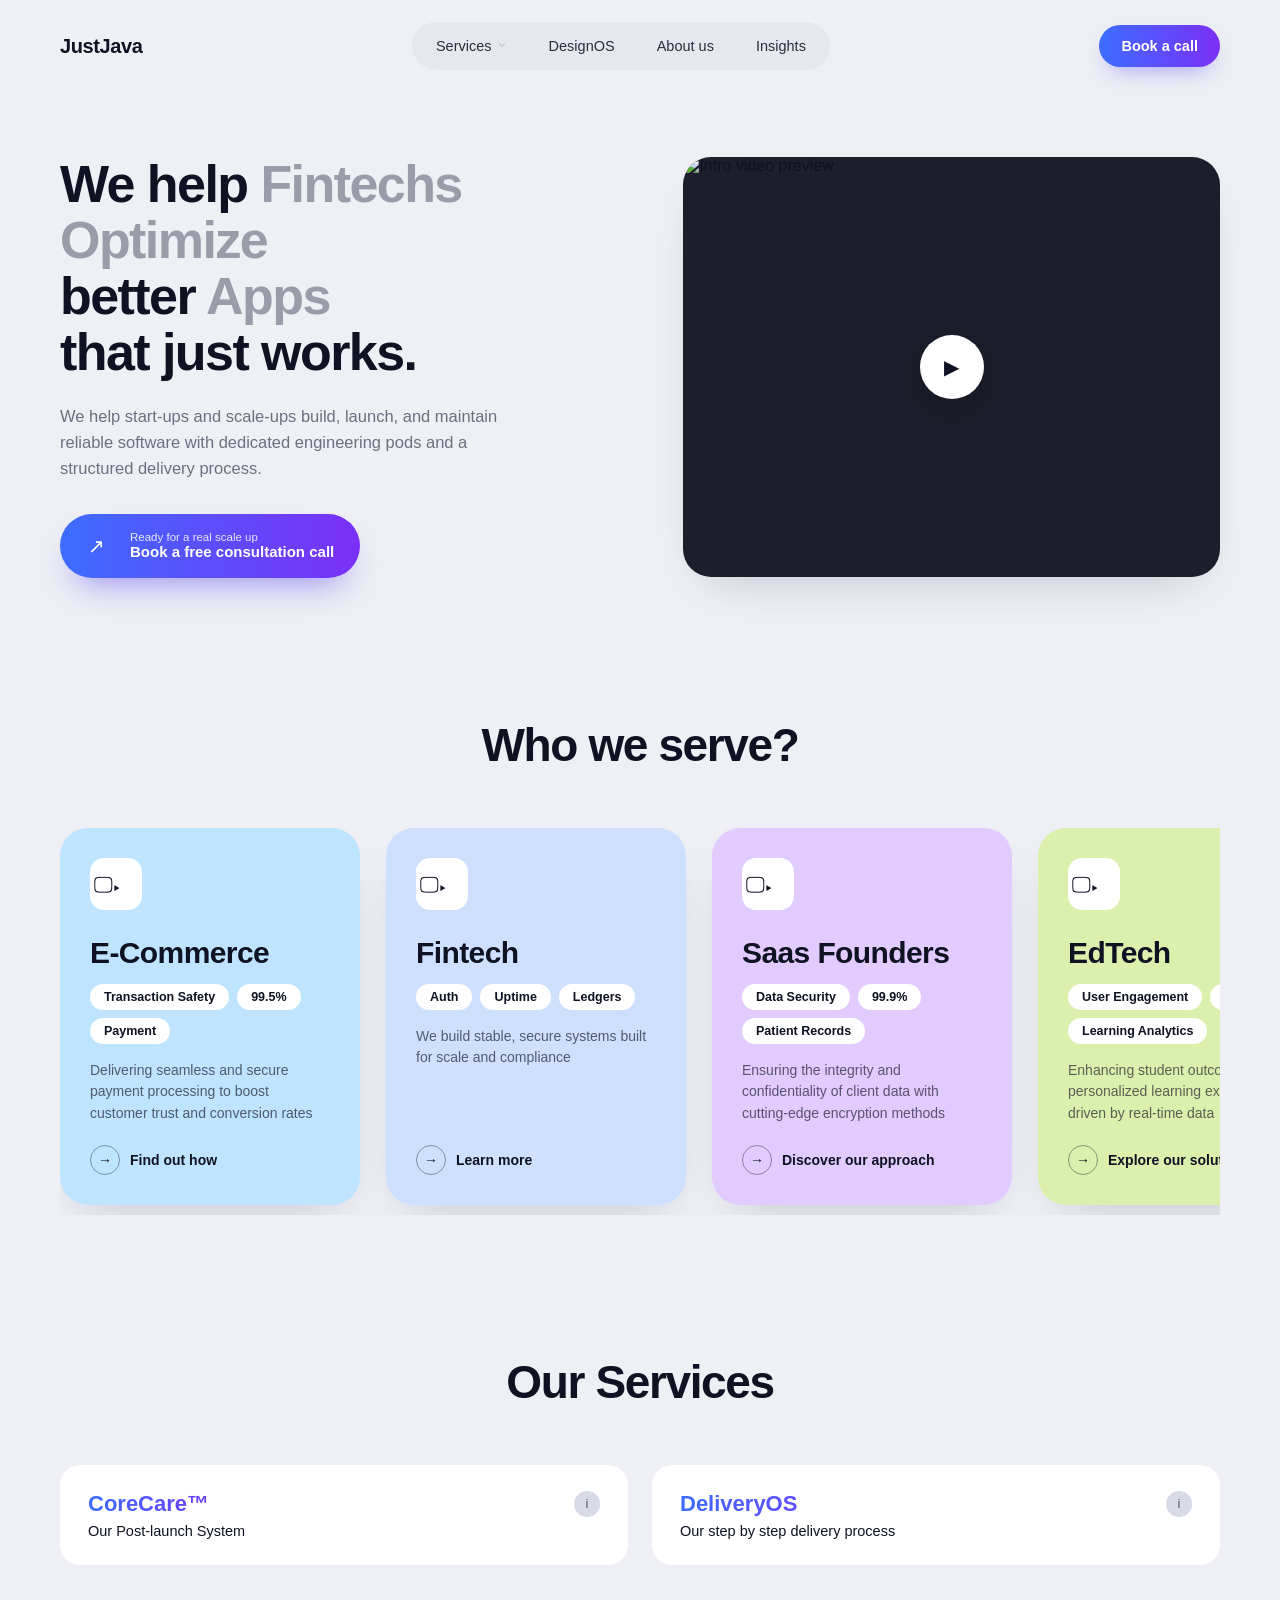
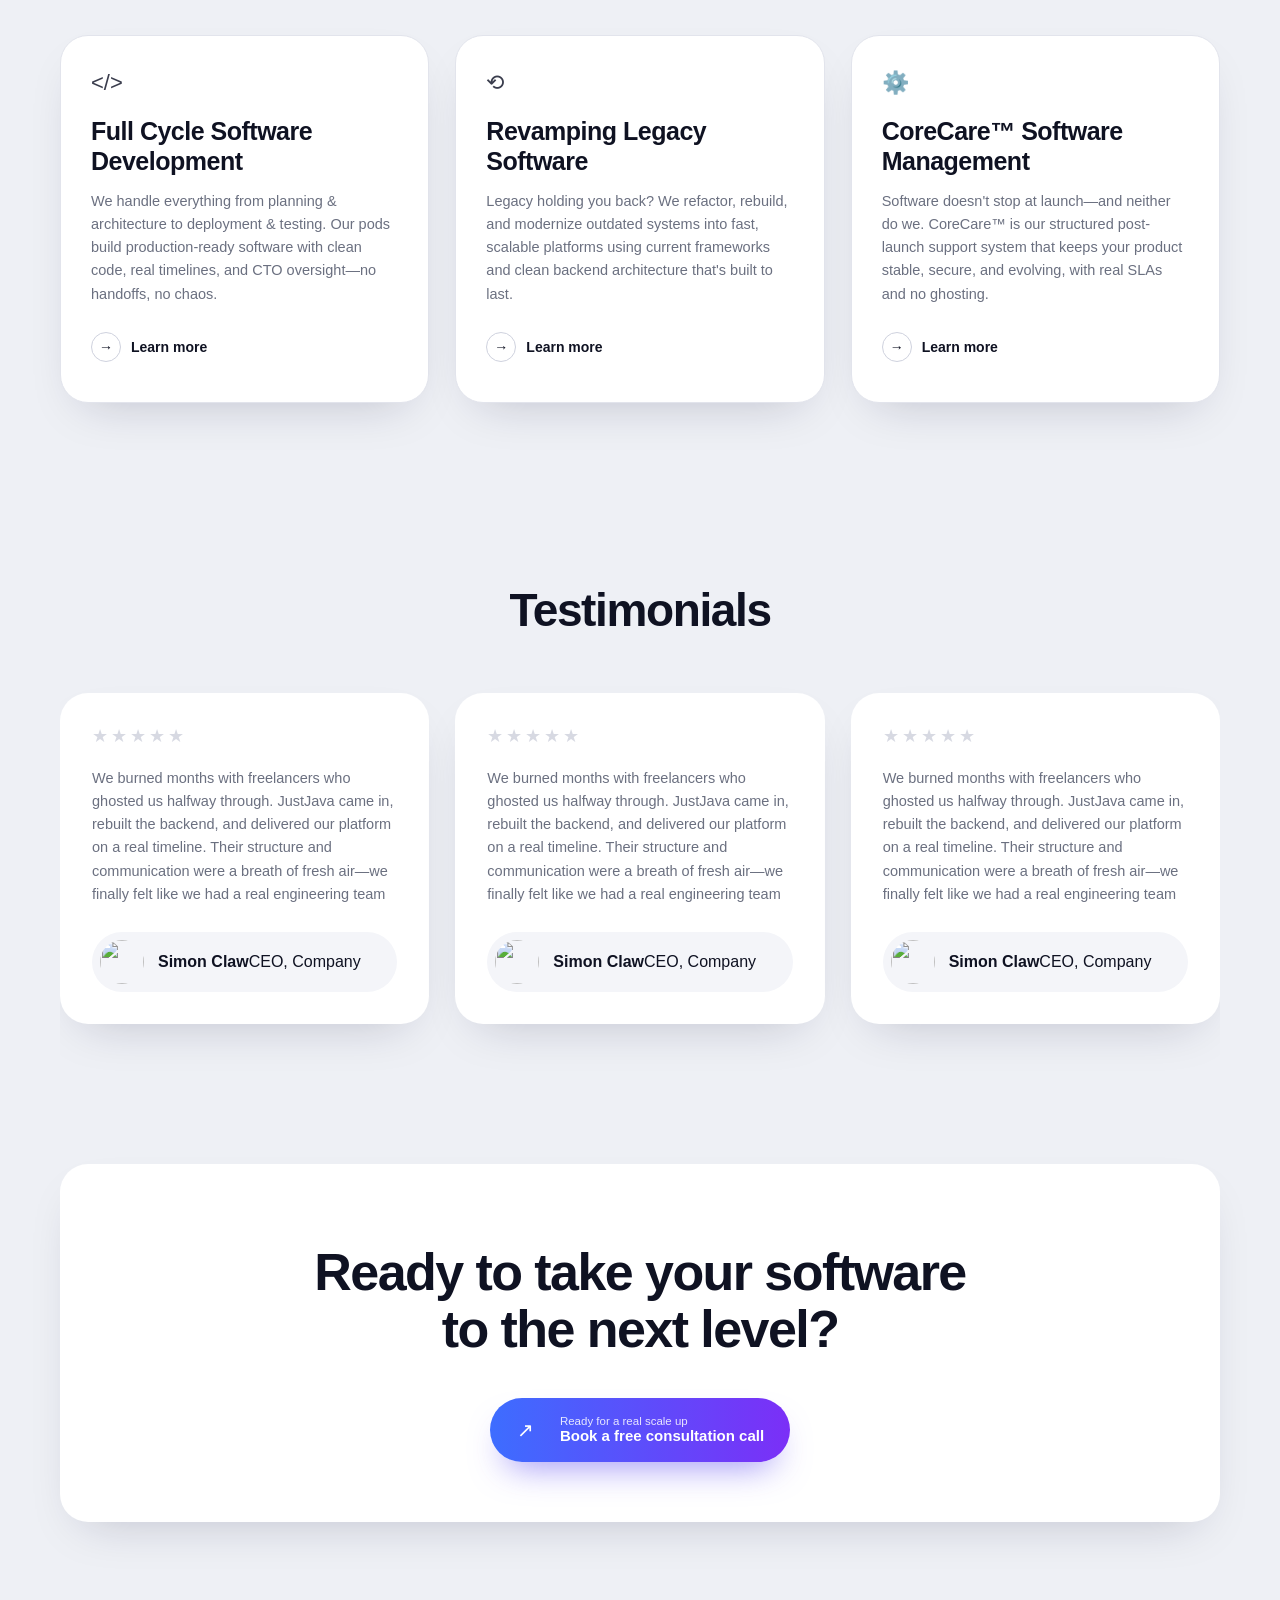
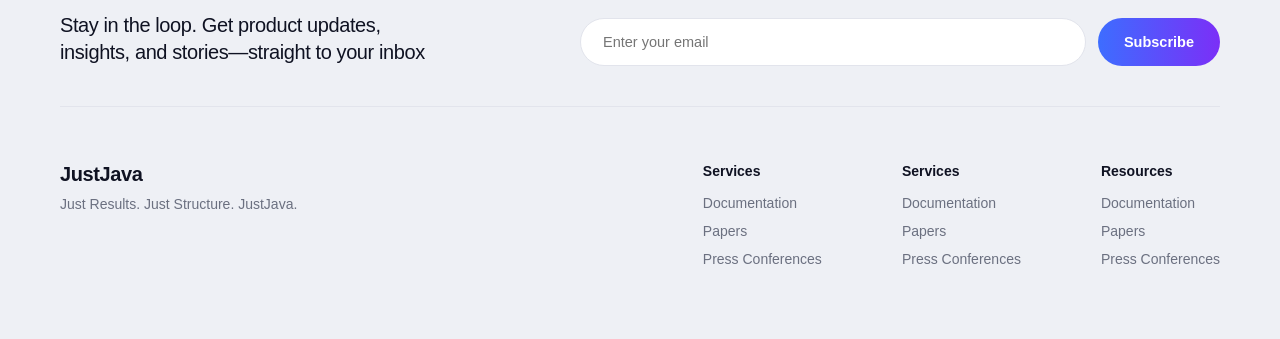
==== index.html @ 303a8abc "Add files via upload" ====
<!DOCTYPE html>
<html lang="en">
<head>
<meta charset="UTF-8">
<meta name="viewport" content="width=device-width, initial-scale=1.0">
<title>JustJava — Just Results. Just Structure. JustJava.</title>
<link rel="stylesheet" href="main.css">
</head>
<body>

<header class="nav">
  <div class="nav-inner">
    <a href="#" class="logo">JustJava</a>
    <nav class="menu">
      <a href="#services">Services <span class="caret"><svg class="caret" width="10" height="10" viewBox="0 0 24 24" fill="none" xmlns="http://www.w3.org/2000/svg">
    <path d="M6 9L12 15L18 9" stroke="currentColor" stroke-width="2" stroke-linecap="round" stroke-linejoin="round"/>
  </svg></span></a>
      <a href="#designos">DesignOS</a>
      <a href="#about">About us</a>
      <a href="#insights">Insights</a>
    </nav>
    <button class="btn-call">Book a call</button>
  </div>
</header>

<main class="wrap">

  <!-- HERO -->
  <section class="hero">
    <div class="hero-grid">
      <div>
        <h1 class="hero-title">We help <span class="muted">Fintechs</span><br>
           <span class="muted">Optimize</span><br>
          better <span class="muted">Apps</span><br>
          that just works.</h1>
        <p class="hero-sub">We help start-ups and scale-ups build, launch, and maintain reliable software with dedicated engineering pods and a structured delivery process.</p>
        <a href="#contact" class="cta-pill">
          <span class="arrow">↗</span>
          <span class="cta-text"><small>Ready for a real scale up</small><strong>Book a free consultation call</strong></span>
        </a>
      </div>
      <div class="hero-video">
        <img src="C:\Users\DELL\Desktop\Skills\App Development\JustJava Project 1\Assets\justjavaman.png" alt="Intro video preview">
        <div class="play-btn">▶</div>
      </div>
    </div>
  </section>

  <!-- WHO WE SERVE -->
  <section class="serve" id="serve">
    <div class="section-head">
      <h2>Who we serve?</h2>
    </div>
    <div class="serve-row">
      <div class="serve-card">
        <div class="serve-icon">⃢▸</div>
        <h3>E‑Commerce</h3>
        <div class="tag-row">
          <span class="tag">Transaction Safety</span>
          <span class="tag">99.5%</span>
          <span class="tag">Payment</span>
        </div>
        <p>Delivering seamless and secure payment processing to boost customer trust and conversion rates</p>
        <div class="serve-link"><span class="circ">→</span> Find out how</div>
      </div>
      <div class="serve-card">
        <div class="serve-icon">⃢▸</div>
        <h3>Fintech</h3>
        <div class="tag-row">
          <span class="tag">Auth</span>
          <span class="tag">Uptime</span>
          <span class="tag">Ledgers</span>
        </div>
        <p>We build stable, secure systems built for scale and compliance</p>
        <div class="serve-link"><span class="circ">→</span> Learn more</div>
      </div>
      <div class="serve-card">
        <div class="serve-icon">⃢▸</div>
        <h3>Saas Founders</h3>
        <div class="tag-row">
          <span class="tag">Data Security</span>
          <span class="tag">99.9%</span>
          <span class="tag">Patient Records</span>
        </div>
        <p>Ensuring the integrity and confidentiality of client data with cutting-edge encryption methods</p>
        <div class="serve-link"><span class="circ">→</span> Discover our approach</div>
      </div>
      <div class="serve-card">
        <div class="serve-icon">⃢▸</div>
        <h3>EdTech</h3>
        <div class="tag-row">
          <span class="tag">User Engagement</span>
          <span class="tag">95%</span>
          <span class="tag">Learning Analytics</span>
        </div>
        <p>Enhancing student outcomes through personalized learning experiences driven by real-time data</p>
        <div class="serve-link"><span class="circ">→</span> Explore our solutions</div>
      </div>
    </div>
  </section>

  <!-- SERVICES -->
  <section class="services" id="services">
    <div class="section-head">
      <h2>Our Services</h2>
    </div>

    <div class="band">
      <div class="band-card">
        <div><h4>CoreCare™</h4><p>Our Post-launch System</p></div>
        <div class="info-dot">i</div>
      </div>
      <div class="band-card">
        <div><h4>DeliveryOS</h4><p>Our step by step delivery process</p></div>
        <div class="info-dot">i</div>
      </div>
    </div>

    <div class="services-grid">
      <div class="service-card">
        <div class="service-icon">&lt;/&gt;</div>
        <h3>Full Cycle Software Development</h3>
        <p>We handle everything from planning &amp; architecture to deployment &amp; testing. Our pods build production-ready software with clean code, real timelines, and CTO oversight—no handoffs, no chaos.</p>
        <div class="learn-more"><span class="circ">→</span> Learn more</div>
      </div>
      <div class="service-card">
        <div class="service-icon">⟲</div>
        <h3>Revamping Legacy Software</h3>
        <p>Legacy holding you back? We refactor, rebuild, and modernize outdated systems into fast, scalable platforms using current frameworks and clean backend architecture that's built to last.</p>
        <div class="learn-more"><span class="circ">→</span> Learn more</div>
      </div>
      <div class="service-card">
        <div class="service-icon">⚙️</div>
        <h3>CoreCare™ Software Management</h3>
        <p>Software doesn't stop at launch—and neither do we. CoreCare™ is our structured post-launch support system that keeps your product stable, secure, and evolving, with real SLAs and no ghosting.</p>
        <div class="learn-more"><span class="circ">→</span> Learn more</div>
      </div>
    </div>
  </section>

  <!-- TESTIMONIALS -->
  <section class="testimonials" id="insights">
    <div class="section-head"><h2>Testimonials</h2></div>
    <div class="t-grid">
      <div class="t-card">
        <div class="stars">★★★★★</div>
        <p>We burned months with freelancers who ghosted us halfway through. JustJava came in, rebuilt the backend, and delivered our platform on a real timeline. Their structure and communication were a breath of fresh air—we finally felt like we had a real engineering team</p>
        <div class="t-person">
          <img src="https://images.unsplash.com/photo-1633332755192-727a05c4013d?w=100&q=80" alt="">
          <div><strong>Simon Claw</strong><span>CEO, Company</span></div>
        </div>
      </div>
      <div class="t-card">
        <div class="stars">★★★★★</div>
        <p>We burned months with freelancers who ghosted us halfway through. JustJava came in, rebuilt the backend, and delivered our platform on a real timeline. Their structure and communication were a breath of fresh air—we finally felt like we had a real engineering team</p>
        <div class="t-person">
          <img src="https://images.unsplash.com/photo-1633332755192-727a05c4013d?w=100&q=80" alt="">
          <div><strong>Simon Claw</strong><span>CEO, Company</span></div>
        </div>
      </div>
      <div class="t-card">
        <div class="stars">★★★★★</div>
        <p>We burned months with freelancers who ghosted us halfway through. JustJava came in, rebuilt the backend, and delivered our platform on a real timeline. Their structure and communication were a breath of fresh air—we finally felt like we had a real engineering team</p>
        <div class="t-person">
          <img src="https://images.unsplash.com/photo-1633332755192-727a05c4013d?w=100&q=80" alt="">
          <div><strong>Simon Claw</strong><span>CEO, Company</span></div>
        </div>
      </div>
    </div>
  </section>

  <!-- FINAL CTA -->
  <section class="final-cta" id="about">
    <div class="cta-box">
      <h2>Ready to take your software<br>to the next level?</h2>
      <a href="#contact" class="cta-pill">
        <span class="arrow">↗</span>
        <span class="cta-text"><small>Ready for a real scale up</small><strong>Book a free consultation call</strong></span>
      </a>
    </div>
  </section>

  <!-- NEWSLETTER -->
  <section class="newsletter" id="contact">
    <div class="news-row">
      <h3>Stay in the loop. Get product updates, insights, and stories—straight to your inbox</h3>
      <form class="news-form" onsubmit="return false;">
        <div class="news-input"><input type="email" placeholder="Enter your email" style="border:none;background:transparent;outline:none;font-size:14.5px;width:100%;color:var(--ink);"></div>
        <button class="btn-subscribe" type="submit">Subscribe</button>
      </form>
    </div>

    <footer>
      <div class="footer-brand">
        <a href="#" class="logo">JustJava</a>
        <p>Just Results. Just Structure. JustJava.</p>
      </div>
      <div class="footer-cols">
        <div class="footer-col">
          <h5>Services</h5>
          <a href="#">Documentation</a>
          <a href="#">Papers</a>
          <a href="#">Press Conferences</a>
        </div>
        <div class="footer-col">
          <h5>Services</h5>
          <a href="#">Documentation</a>
          <a href="#">Papers</a>
          <a href="#">Press Conferences</a>
        </div>
        <div class="footer-col">
          <h5>Resources</h5>
          <a href="#">Documentation</a>
          <a href="#">Papers</a>
          <a href="#">Press Conferences</a>
        </div>
      </div>
    </footer>
  </section>

</main>

</body>
</html>
---- main.css ----
:root{
    --bg: #eef0f5;
    --card: #ffffff;
    --ink: #0f1222;
    --muted: #6b7080;
    --line: #e2e4ec;
    --blue: #3d6dff;
    --purple: #7b2ff7;
    --grad: linear-gradient(90deg, var(--blue), var(--purple));
    --radius-lg: 28px;
    --radius-md: 20px;
    --radius-sm: 14px;
    --shadow: 0 20px 50px -25px rgba(20,20,60,.25);
  }
  *{box-sizing:border-box;}
  html{scroll-behavior:smooth;}
  body{
    margin:0;
    background:var(--bg);
    color:var(--ink);
    font-family:'Inter', -apple-system, BlinkMacSystemFont, 'Segoe UI', sans-serif;
    -webkit-font-smoothing:antialiased;
  }
  a{text-decoration:none;color:inherit;}
  img{max-width:100%;display:block;}
  .wrap{max-width:1400px;margin:0 auto;padding:0 60px;}

  /* NAVBAR */
  header.nav{
    position:sticky; top:0; z-index:100;
    background:rgba(238,240,245,.85);
    backdrop-filter:blur(10px);
    padding:22px 0;
  }
  .nav-inner{
    display:flex;align-items:center;justify-content:space-between;
    max-width:1400px;margin:0 auto;padding:0 60px;
  }
  .logo{display:flex;align-items:center;gap:10px;font-weight:800;font-size:20px;letter-spacing:-.02em;}
  .logo .mark{
    width:30px;height:30px;border-radius:8px;
    background:var(--grad);
    display:flex;align-items:center;justify-content:center;
    color:#fff;font-size:16px;
  }
  nav.menu{
    display:flex;align-items:center;gap:6px;
    background:#e6e8f0;border-radius:999px;padding:6px;
  }
  nav.menu a{
    padding:10px 18px;border-radius:999px;font-size:14.5px;font-weight:500;color:#2b2d3a;
    display:flex;align-items:center;gap:5px;
    transition:background .2s ease;
  }
  nav.menu a:hover{background:#fff;}
  nav.menu .caret{font-size:11px;opacity:.6;}
  .btn-call{
    background:var(--grad);color:#fff;font-weight:600;font-size:14.5px;
    padding:13px 22px;border-radius:999px;display:flex;align-items:center;gap:8px;
    box-shadow:0 10px 25px -10px rgba(80,60,240,.55);
    border:none;cursor:pointer;
  }

  /* HERO */
  section.hero{padding:64px 0 40px;}
  .hero-grid{
    display:grid;grid-template-columns:1.05fr 1fr;gap:60px;align-items:center;
  }
  .eyebrow{color:var(--muted);font-weight:500;font-size:14px;margin-bottom:6px;}
  h1.hero-title{
    font-size:52px;line-height:1.08;letter-spacing:-0.03em;font-weight:800;margin:0 0 22px;
  }
  h1.hero-title .muted{color:#9a9caa;font-weight:800;}
  p.hero-sub{color:var(--muted);font-size:16.5px;line-height:1.6;max-width:480px;margin:0 0 32px;}

  .cta-pill{
    display:inline-flex;align-items:center;gap:14px;
    background:var(--grad);color:#fff;border-radius:999px;
    padding:12px 26px 12px 16px;
    box-shadow:0 18px 35px -15px rgba(80,60,240,.6);
  }
  .cta-pill .arrow{
    width:40px;height:40px;
    display:flex;align-items:center;justify-content:center;font-size:20px;flex-shrink:0;
  }
  .cta-pill .cta-text small{display:block;font-size:11.5px;opacity:.85;font-weight:400; text-align: left;}
  .cta-pill .cta-text strong{font-size:15px;font-weight:700;}

  .hero-video{
    position:relative;border-radius:var(--radius-lg);overflow:hidden;
    aspect-ratio:16/12.5;background:#1c1e2b;
    box-shadow:var(--shadow);
  }

.hero-img{
    width: 20%;
    height: 20%;
}  
  .hero-video img{width:100%;height:100%;object-fit:cover;}
  .play-btn{
    position:absolute;top:50%;left:50%;transform:translate(-50%,-50%);
    width:64px;height:64px;border-radius:50%;background:#fff;
    display:flex;align-items:center;justify-content:center;font-size:20px;
    box-shadow:0 10px 30px rgba(0,0,0,.25);
  }

  /* WHO WE SERVE */
  section.serve{padding:100px 0 60px;position:relative;overflow:hidden;}
  .section-head{text-align:center;margin-bottom:56px;}
  .section-head h2{font-size:46px;letter-spacing:-.03em;font-weight:800;margin:0;}
  .serve-row{display:flex;gap:26px;overflow-x:auto;padding-bottom:10px;}
  .serve-card{
    flex:0 0 300px;min-height:360px;border-radius:var(--radius-lg);
    padding:30px;position:relative;box-shadow:var(--shadow);
    display:flex;flex-direction:column;
  }
  .serve-card:nth-child(1){background:#bfe4ff;}
  .serve-card:nth-child(2){background:#cfe0ff;}
  .serve-card:nth-child(3){background:#e2cbff;}
  .serve-card:nth-child(4){background:#dcf0ae;}
  .serve-icon{
    width:52px;height:52px;border-radius:14px;background:#fff;
    display:flex;align-items:center;justify-content:center;font-size:22px;margin-bottom:26px;
  }
  .serve-card h3{font-size:30px;font-weight:800;letter-spacing:-.02em;margin:0 0 14px;}
  .tag-row{display:flex;flex-wrap:wrap;gap:8px;margin-bottom:16px;}
  .tag{background:#fff;border-radius:999px;padding:6px 14px;font-size:12.5px;font-weight:600;}
  .serve-card p{color:rgba(15,18,34,.65);font-size:14px;line-height:1.55;margin:0 0 auto;}
  .serve-link{display:flex;align-items:center;gap:10px;font-weight:600;font-size:14px;margin-top:20px;}
  .serve-link .circ{width:30px;height:30px;border-radius:50%;border:1.5px solid rgba(15,18,34,.4);display:flex;align-items:center;justify-content:center;}

  /* SERVICES */
  section.services{padding:80px 0;}
  .band{
    display:grid;grid-template-columns:1fr 1fr;gap:24px;margin-bottom:70px;
  }
  .band-card{
    background:#ffffff;border-radius:var(--radius-md);padding:26px 28px;
    display:flex;justify-content:space-between;align-items:flex-start;
  }
  .band-card h4{margin:0 0 6px;font-size:22px;font-weight:800;
    background:var(--grad);-webkit-background-clip:text;background-clip:text;color:transparent;}
  .band-card p{margin:0;font-size:14.5px;color:var(--ink);}
  .info-dot{width:26px;height:26px;border-radius:50%;background:#d8dbe6;color:#555;font-size:13px;display:flex;align-items:center;justify-content:center;}

  .services-grid{display:grid;grid-template-columns:repeat(3,1fr);gap:26px;}
  .service-card{
    background:var(--card);border:1px solid var(--line);border-radius:var(--radius-lg);
    padding:34px 30px 40px;box-shadow:var(--shadow);
    display:flex;flex-direction:column;min-height:320px;
  }
  .service-icon{font-size:22px;margin-bottom:20px;color:#3a3d4d;}
  .service-card h3{font-size:25px;font-weight:800;letter-spacing:-.02em;margin:0 0 14px;line-height:1.2;}
  .service-card p{color:var(--muted);font-size:14.5px;line-height:1.6;margin:0 0 auto;}
  .learn-more{display:flex;align-items:center;gap:10px;font-weight:600;font-size:14px;margin-top:26px;}
  .learn-more .circ{width:30px;height:30px;border-radius:50%;border:1.5px solid #cfd2de;display:flex;align-items:center;justify-content:center;}

 /* TESTIMONIALS */
section.testimonials{padding:100px 0;position:relative;overflow:hidden;}
.t-grid{display:grid;grid-template-columns:repeat(3,1fr);gap:26px;}

.t-card{
  background:var(--card);
  border:2px solid transparent;
  border-radius:var(--radius-lg);
  padding:30px;
  box-shadow:var(--shadow);
  transition: border-color .25s ease;
}
.t-card:hover{
  background:
    linear-gradient(#fff,#fff) padding-box,
    var(--grad) border-box;
}

.stars{
  color:#d7d9e2; /* dim by default */
  font-size:18px;
  letter-spacing:3px;
  margin-bottom:20px;
  transition: color .25s ease;
}
.t-card:hover .stars{
  color:var(--purple);
}

.t-card p{color:var(--muted);font-size:14.5px;line-height:1.6;margin:0 0 26px;transition: color .25s ease;}
.t-card:hover p{color:#4b4e5c;}

.t-person{
  display:flex;align-items:center;gap:14px;background:#f4f5f9;border-radius:999px;padding:8px 16px 8px 8px;
}
.t-person img{
  width:44px;
  height:44px;
  border-radius:50%;
  object-fit:cover;
}

  /* FINAL CTA */
  section.final-cta{padding:40px 0 0;}
  .cta-box{
    background:#fff;border-radius:var(--radius-lg);padding:80px 60px 60px;
    text-align:center;box-shadow:var(--shadow);position:relative;overflow:hidden;
  }
  .cta-box h2{font-size:52px;letter-spacing:-.03em;font-weight:800;margin:0 0 40px;line-height:1.1;}
  .cta-box .cta-pill{position:relative;z-index:2;}

  /* NEWSLETTER + FOOTER */
  section.newsletter{padding:90px 0 0;position:relative;}
  .news-row{
    display:flex;justify-content:space-between;align-items:flex-end;gap:40px;
    padding-bottom:40px;border-bottom:1px solid var(--line);flex-wrap:wrap;
  }
  .news-row h3{font-size:20px;font-weight:400;letter-spacing:-.02em;margin:0;max-width:380px;line-height:1.35;}
  .news-form{display:flex;gap:12px;flex:1;max-width:640px;}
  .news-input{
    flex:1;background:#fff;border:1px solid var(--line);border-radius:999px;
    padding:14px 20px;font-size:14.5px;display:flex;align-items:center;gap:10px;color:var(--muted);
  }
  .btn-subscribe{
    background:var(--grad);color:#fff;font-weight:600;font-size:14.5px;border:none;border-radius:999px;
    padding:14px 26px;display:flex;align-items:center;gap:8px;cursor:pointer;white-space:nowrap;
  }
  footer{padding:56px 0 60px;display:flex;justify-content:space-between;gap:40px;flex-wrap:wrap;}
  .footer-brand .logo{margin-bottom:10px;}
  .footer-brand p{color:var(--muted);font-size:14px;margin:0;}
  .footer-cols{display:flex;gap:80px;}
  .footer-col h5{font-size:14px;font-weight:800;margin:0 0 16px;}
  .footer-col a{display:block;color:var(--muted);font-size:14px;margin-bottom:12px;}
  .footer-col a:hover{color:var(--ink);}

  @media(max-width:1000px){
    .wrap,.nav-inner{padding:0 24px;}
    .hero-grid{grid-template-columns:1fr;}
    nav.menu{display:none;}
    .services-grid,.t-grid{grid-template-columns:1fr;}
    .band{grid-template-columns:1fr;}
    h1.hero-title{font-size:38px;}
    .section-head h2, .cta-box h2{font-size:34px;}
    .news-row{flex-direction:column;align-items:flex-start;}
  }
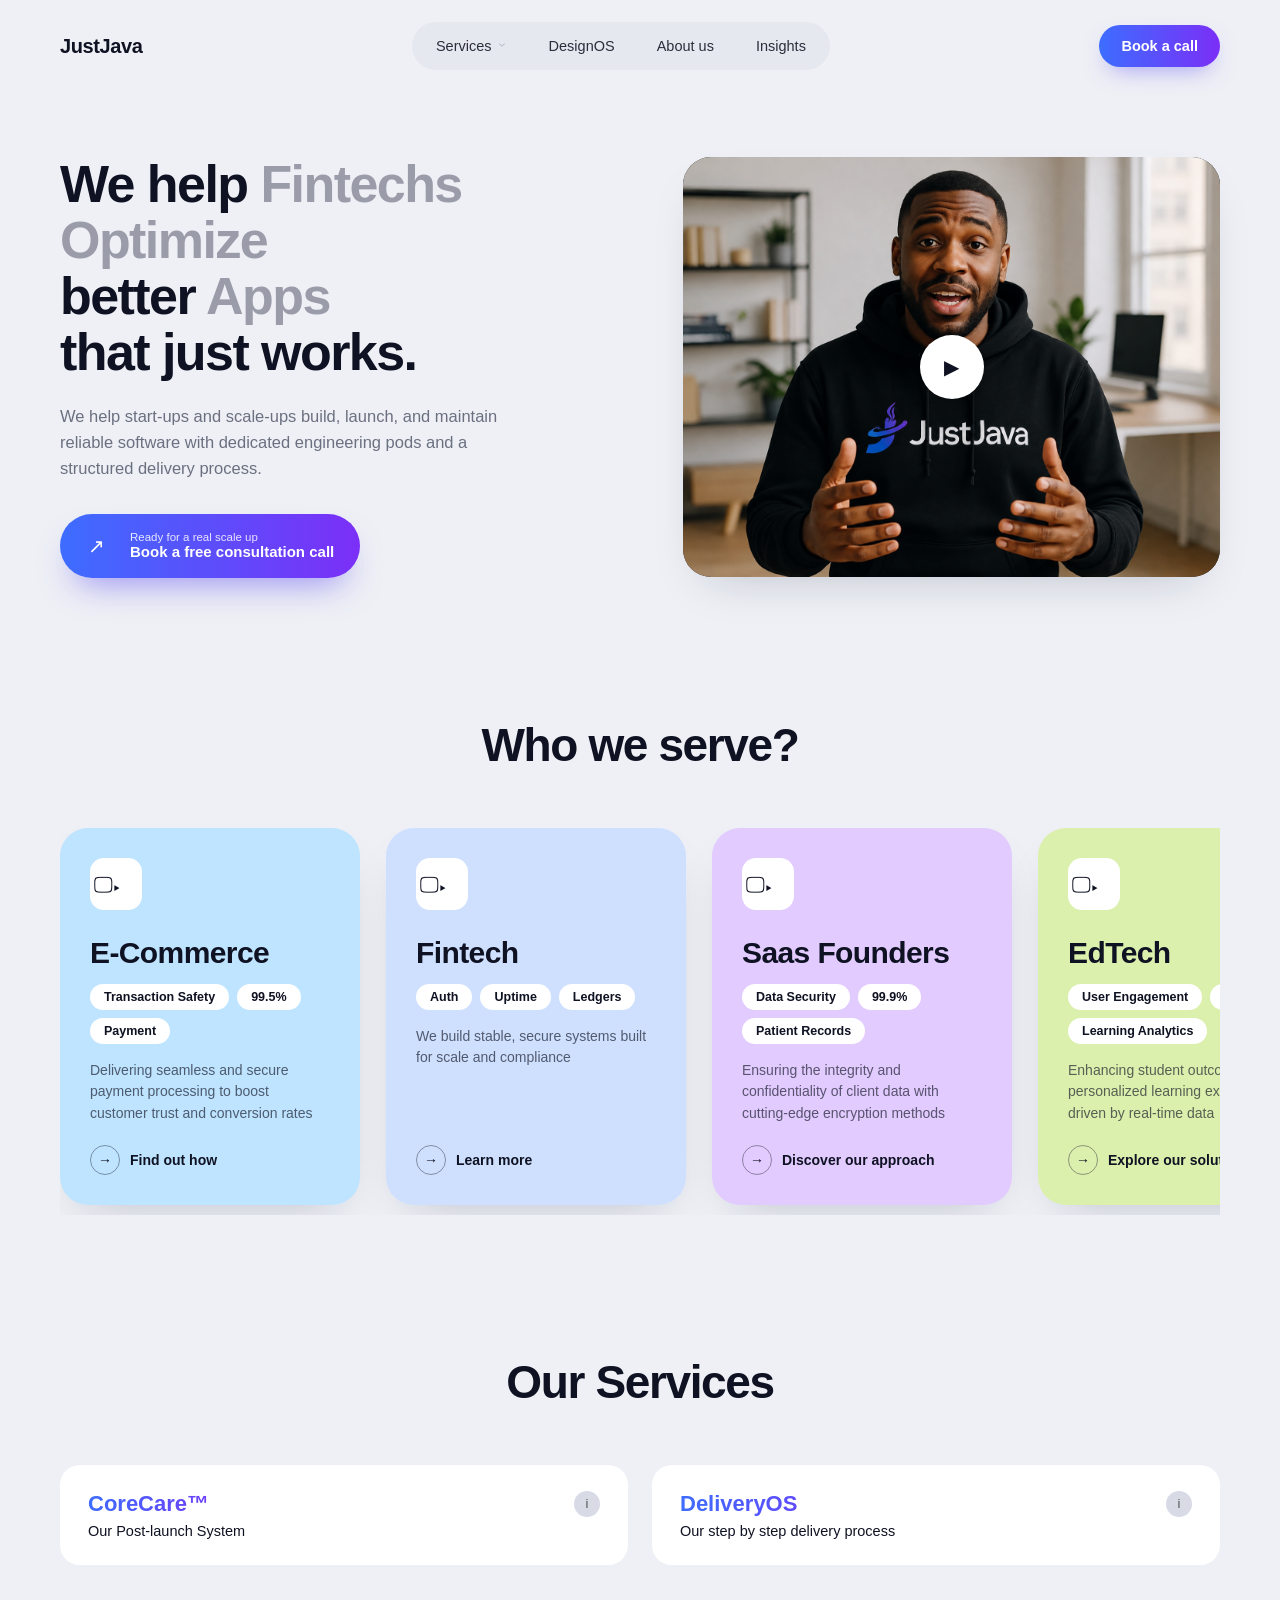
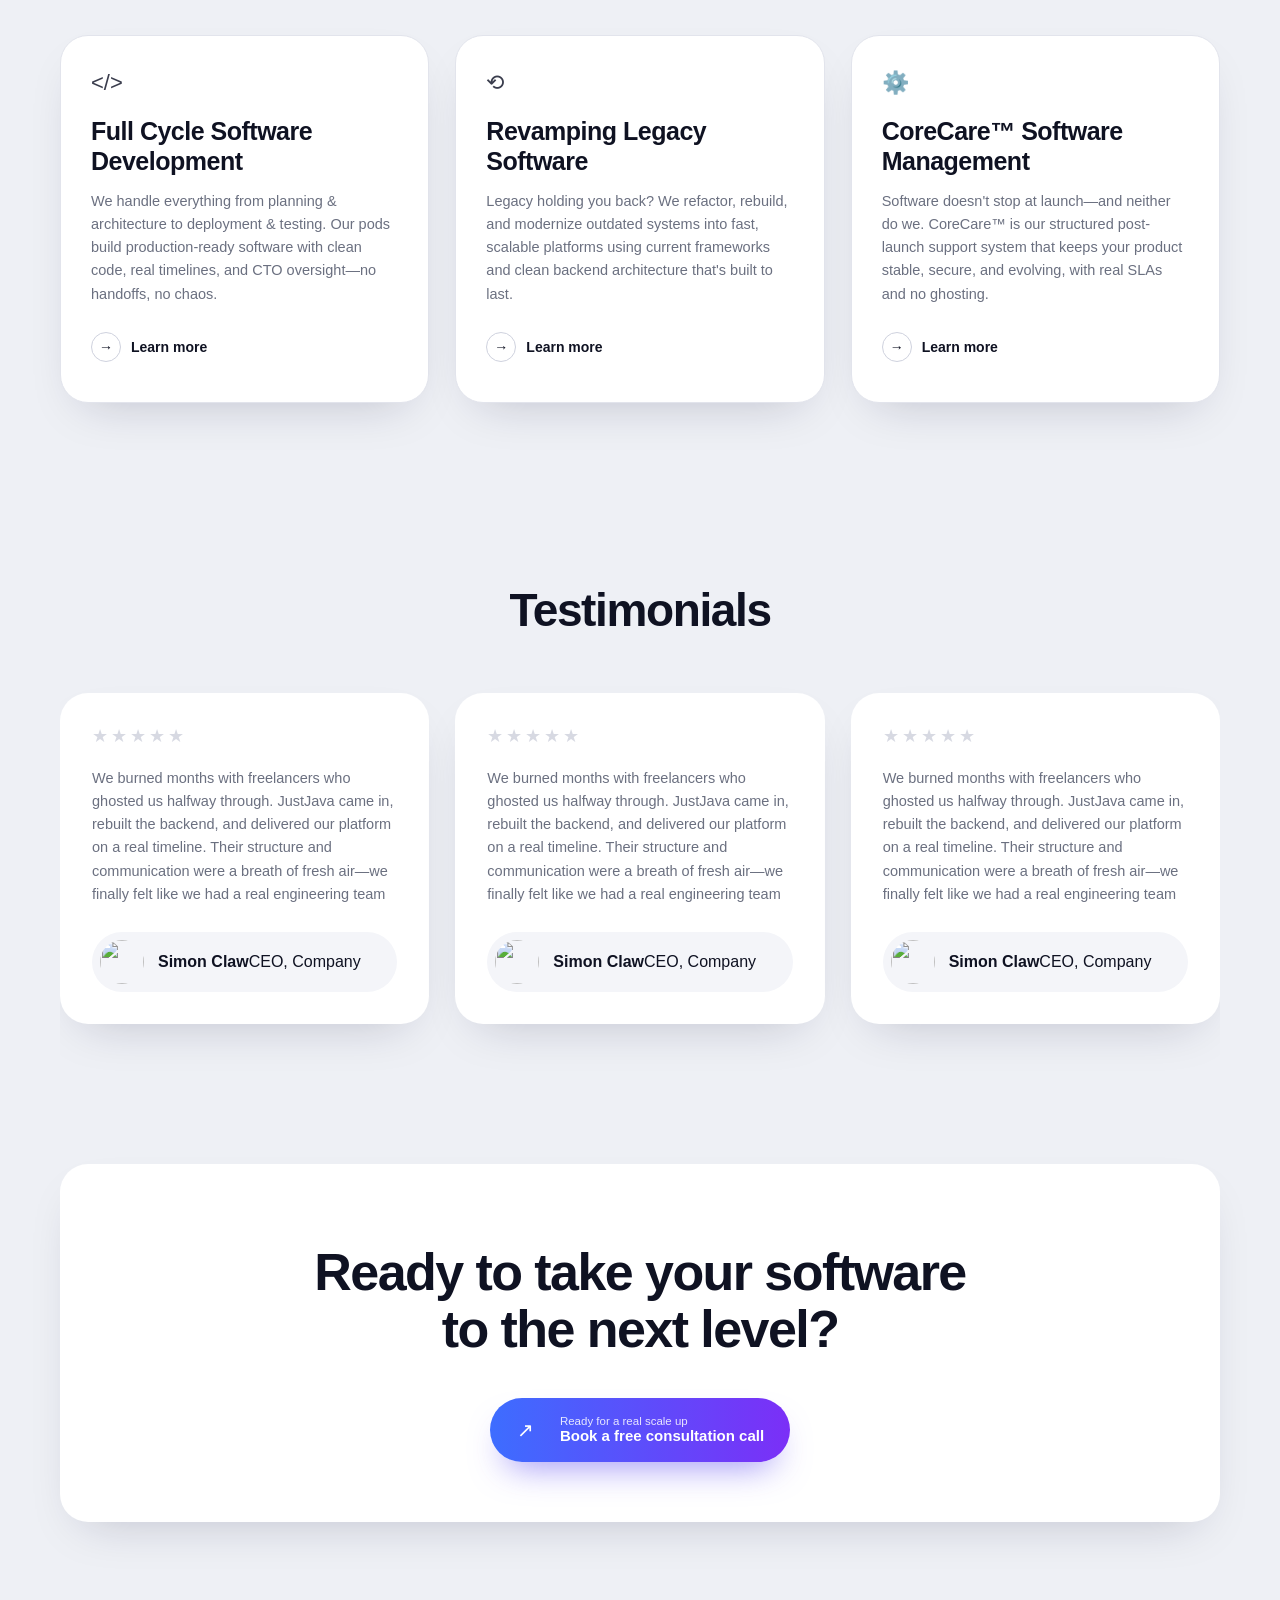
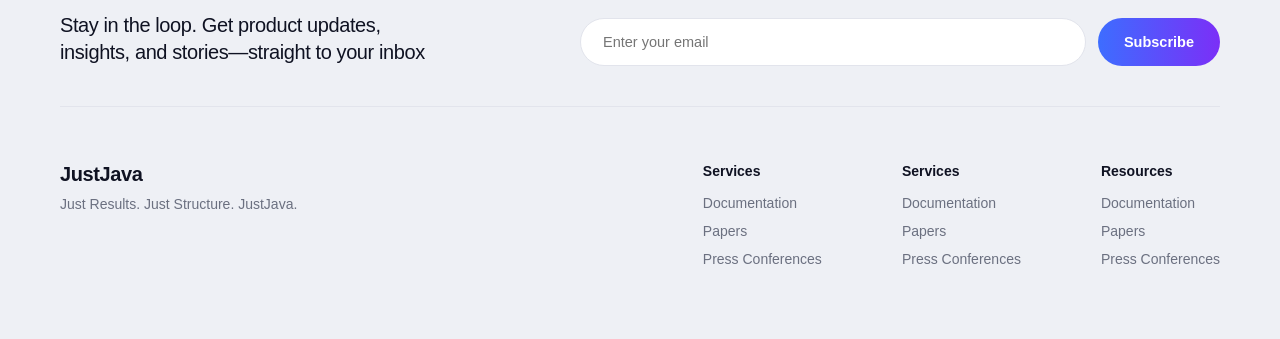
==== commit 555d7bc9: "Update index.html" ====
--- a/index.html
+++ b/index.html
@@ -40,7 +40,7 @@
         </a>
       </div>
       <div class="hero-video">
-        <img src="C:\Users\DELL\Desktop\Skills\App Development\JustJava Project 1\Assets\justjavaman.png" alt="Intro video preview">
+        <img src="Assets\justjavaman.png" alt="Intro video preview">
         <div class="play-btn">▶</div>
       </div>
     </div>
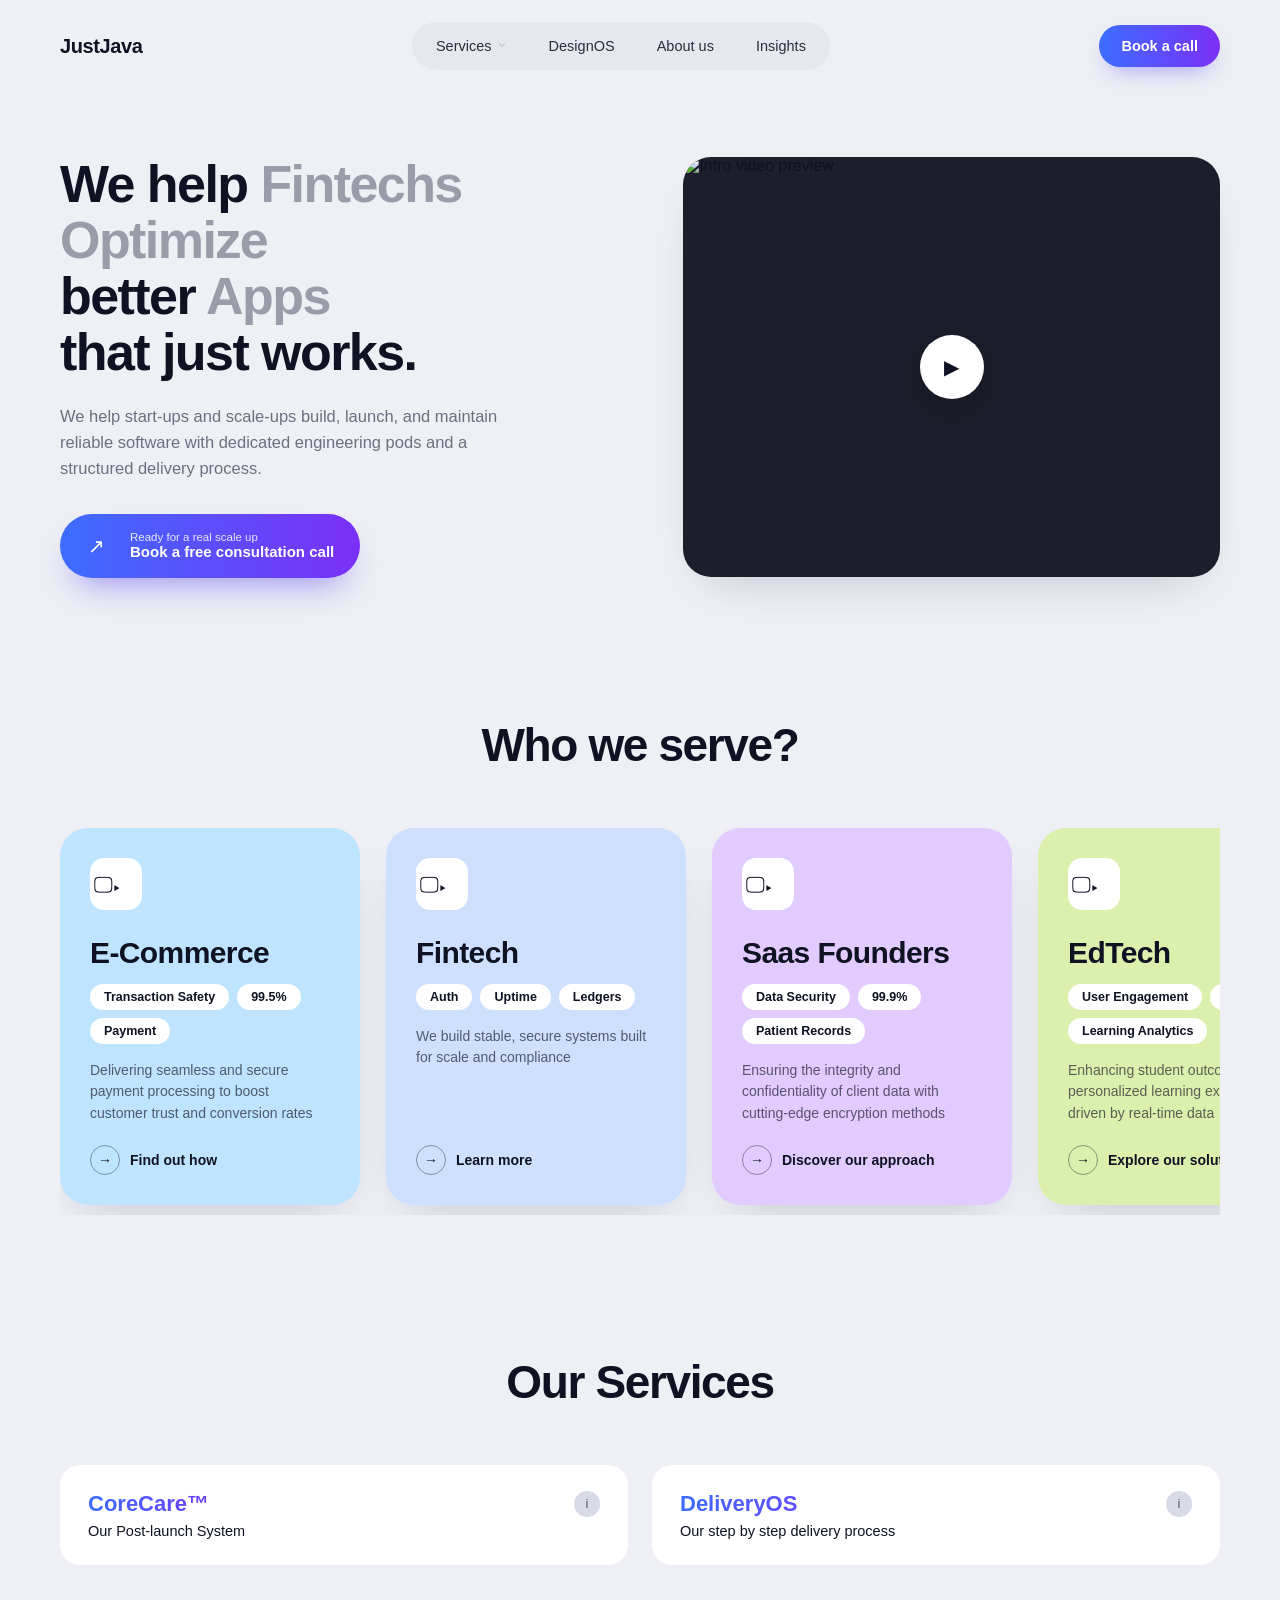
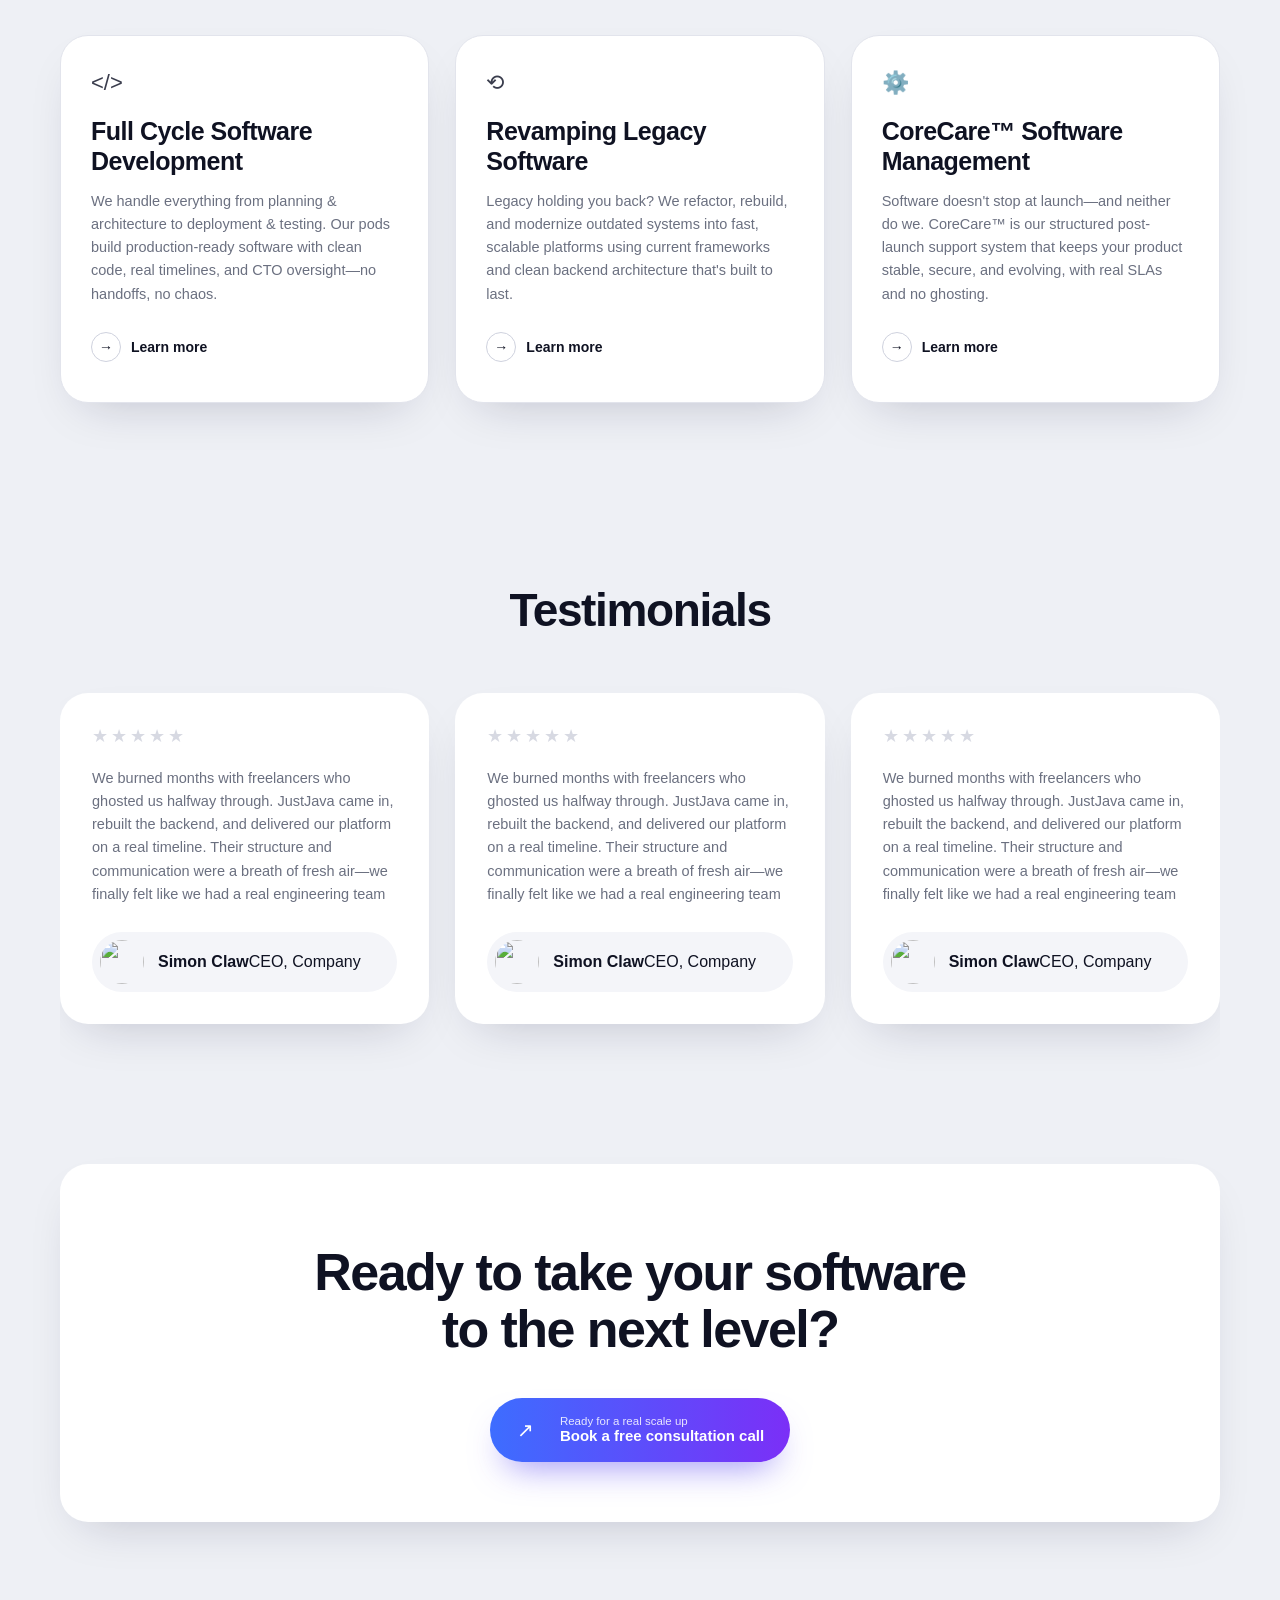
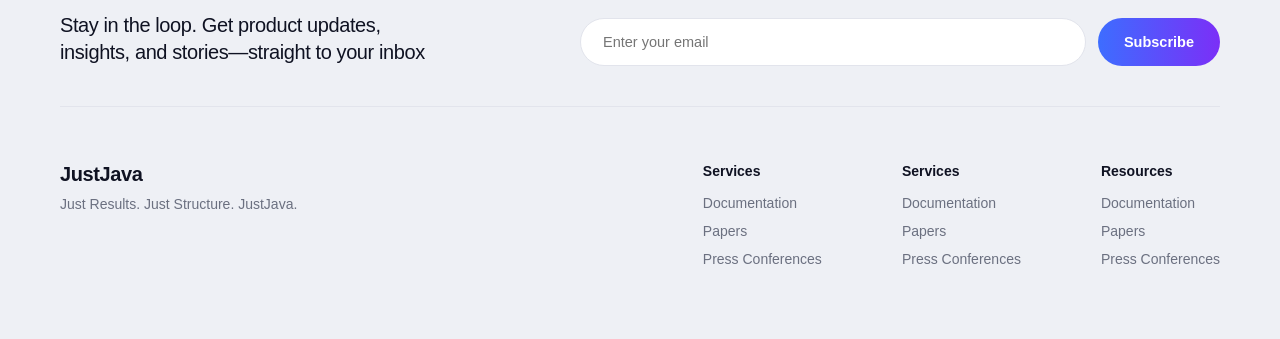
==== commit 46e197a8: "Add files via upload" ====
--- a/index.html
+++ b/index.html
@@ -4,20 +4,20 @@
 <meta charset="UTF-8">
 <meta name="viewport" content="width=device-width, initial-scale=1.0">
 <title>JustJava — Just Results. Just Structure. JustJava.</title>
-<link rel="stylesheet" href="main.css">
+<link rel="stylesheet" href="index.css">
 </head>
 <body>
 
 <header class="nav">
   <div class="nav-inner">
-    <a href="#" class="logo">JustJava</a>
+    <a href="index.html" class="logo">JustJava</a>
     <nav class="menu">
       <a href="#services">Services <span class="caret"><svg class="caret" width="10" height="10" viewBox="0 0 24 24" fill="none" xmlns="http://www.w3.org/2000/svg">
     <path d="M6 9L12 15L18 9" stroke="currentColor" stroke-width="2" stroke-linecap="round" stroke-linejoin="round"/>
   </svg></span></a>
-      <a href="#designos">DesignOS</a>
-      <a href="#about">About us</a>
-      <a href="#insights">Insights</a>
+      <a href="DesignOS.html">DesignOS</a>
+      <a href="about.html">About us</a>
+      <a href="insights.html">Insights</a>
     </nav>
     <button class="btn-call">Book a call</button>
   </div>
@@ -40,7 +40,7 @@
         </a>
       </div>
       <div class="hero-video">
-        <img src="Assets\justjavaman.png" alt="Intro video preview">
+        <img src="C:\Users\DELL\Desktop\Skills\App Development\JustJava Project 1\Assets\justjavaman.png" alt="Intro video preview">
         <div class="play-btn">▶</div>
       </div>
     </div>
--- a/index.css
+++ b/index.css
@@ -0,0 +1,242 @@
+:root{
+    --bg: #eef0f5;
+    --card: #ffffff;
+    --ink: #0f1222;
+    --muted: #6b7080;
+    --line: #e2e4ec;
+    --blue: #3d6dff;
+    --purple: #7b2ff7;
+    --grad: linear-gradient(90deg, var(--blue), var(--purple));
+    --radius-lg: 28px;
+    --radius-md: 20px;
+    --radius-sm: 14px;
+    --shadow: 0 20px 50px -25px rgba(20,20,60,.25);
+  }
+  *{box-sizing:border-box;}
+  html{scroll-behavior:smooth;}
+  body{
+    margin:0;
+    background:var(--bg);
+    color:var(--ink);
+    font-family:'Inter', -apple-system, BlinkMacSystemFont, 'Segoe UI', sans-serif;
+    -webkit-font-smoothing:antialiased;
+  }
+  a{text-decoration:none;color:inherit;}
+  img{max-width:100%;display:block;}
+  .wrap{max-width:1400px;margin:0 auto;padding:0 60px;}
+
+  /* NAVBAR */
+  header.nav{
+    position:sticky; top:0; z-index:100;
+    background:rgba(238,240,245,.85);
+    backdrop-filter:blur(10px);
+    padding:22px 0;
+  }
+  .nav-inner{
+    display:flex;align-items:center;justify-content:space-between;
+    max-width:1400px;margin:0 auto;padding:0 60px;
+  }
+  .logo{display:flex;align-items:center;gap:10px;font-weight:800;font-size:20px;letter-spacing:-.02em;}
+  .logo .mark{
+    width:30px;height:30px;border-radius:8px;
+    background:var(--grad);
+    display:flex;align-items:center;justify-content:center;
+    color:#fff;font-size:16px;
+  }
+  nav.menu{
+    display:flex;align-items:center;gap:6px;
+    background:#e6e8f0;border-radius:999px;padding:6px;
+  }
+  nav.menu a{
+    padding:10px 18px;border-radius:999px;font-size:14.5px;font-weight:500;color:#2b2d3a;
+    display:flex;align-items:center;gap:5px;
+    transition:background .2s ease;
+  }
+  nav.menu a:hover{background:#fff;}
+  nav.menu .caret{font-size:11px;opacity:.6;}
+  .btn-call{
+    background:var(--grad);color:#fff;font-weight:600;font-size:14.5px;
+    padding:13px 22px;border-radius:999px;display:flex;align-items:center;gap:8px;
+    box-shadow:0 10px 25px -10px rgba(80,60,240,.55);
+    border:none;cursor:pointer;
+  }
+
+  /* HERO */
+  section.hero{padding:64px 0 40px;}
+  .hero-grid{
+    display:grid;grid-template-columns:1.05fr 1fr;gap:60px;align-items:center;
+  }
+  .eyebrow{color:var(--muted);font-weight:500;font-size:14px;margin-bottom:6px;}
+  h1.hero-title{
+    font-size:52px;line-height:1.08;letter-spacing:-0.03em;font-weight:800;margin:0 0 22px;
+  }
+  h1.hero-title .muted{color:#9a9caa;font-weight:800;}
+  p.hero-sub{color:var(--muted);font-size:16.5px;line-height:1.6;max-width:480px;margin:0 0 32px;}
+
+  .cta-pill{
+    display:inline-flex;align-items:center;gap:14px;
+    background:var(--grad);color:#fff;border-radius:999px;
+    padding:12px 26px 12px 16px;
+    box-shadow:0 18px 35px -15px rgba(80,60,240,.6);
+  }
+  .cta-pill .arrow{
+    width:40px;height:40px;
+    display:flex;align-items:center;justify-content:center;font-size:20px;flex-shrink:0;
+  }
+  .cta-pill .cta-text small{display:block;font-size:11.5px;opacity:.85;font-weight:400; text-align: left;}
+  .cta-pill .cta-text strong{font-size:15px;font-weight:700;}
+
+  .hero-video{
+    position:relative;border-radius:var(--radius-lg);overflow:hidden;
+    aspect-ratio:16/12.5;background:#1c1e2b;
+    box-shadow:var(--shadow);
+  }
+
+.hero-img{
+    width: 20%;
+    height: 20%;
+}  
+  .hero-video img{width:100%;height:100%;object-fit:cover;}
+  .play-btn{
+    position:absolute;top:50%;left:50%;transform:translate(-50%,-50%);
+    width:64px;height:64px;border-radius:50%;background:#fff;
+    display:flex;align-items:center;justify-content:center;font-size:20px;
+    box-shadow:0 10px 30px rgba(0,0,0,.25);
+  }
+
+  /* WHO WE SERVE */
+  section.serve{padding:100px 0 60px;position:relative;overflow:hidden;}
+  .section-head{text-align:center;margin-bottom:56px;}
+  .section-head h2{font-size:46px;letter-spacing:-.03em;font-weight:800;margin:0;}
+  .serve-row{display:flex;gap:26px;overflow-x:auto;padding-bottom:10px;}
+  .serve-card{
+    flex:0 0 300px;min-height:360px;border-radius:var(--radius-lg);
+    padding:30px;position:relative;box-shadow:var(--shadow);
+    display:flex;flex-direction:column;
+  }
+  .serve-card:nth-child(1){background:#bfe4ff;}
+  .serve-card:nth-child(2){background:#cfe0ff;}
+  .serve-card:nth-child(3){background:#e2cbff;}
+  .serve-card:nth-child(4){background:#dcf0ae;}
+  .serve-icon{
+    width:52px;height:52px;border-radius:14px;background:#fff;
+    display:flex;align-items:center;justify-content:center;font-size:22px;margin-bottom:26px;
+  }
+  .serve-card h3{font-size:30px;font-weight:800;letter-spacing:-.02em;margin:0 0 14px;}
+  .tag-row{display:flex;flex-wrap:wrap;gap:8px;margin-bottom:16px;}
+  .tag{background:#fff;border-radius:999px;padding:6px 14px;font-size:12.5px;font-weight:600;}
+  .serve-card p{color:rgba(15,18,34,.65);font-size:14px;line-height:1.55;margin:0 0 auto;}
+  .serve-link{display:flex;align-items:center;gap:10px;font-weight:600;font-size:14px;margin-top:20px;}
+  .serve-link .circ{width:30px;height:30px;border-radius:50%;border:1.5px solid rgba(15,18,34,.4);display:flex;align-items:center;justify-content:center;}
+
+  /* SERVICES */
+  section.services{padding:80px 0;}
+  .band{
+    display:grid;grid-template-columns:1fr 1fr;gap:24px;margin-bottom:70px;
+  }
+  .band-card{
+    background:#ffffff;border-radius:var(--radius-md);padding:26px 28px;
+    display:flex;justify-content:space-between;align-items:flex-start;
+  }
+  .band-card h4{margin:0 0 6px;font-size:22px;font-weight:800;
+    background:var(--grad);-webkit-background-clip:text;background-clip:text;color:transparent;}
+  .band-card p{margin:0;font-size:14.5px;color:var(--ink);}
+  .info-dot{width:26px;height:26px;border-radius:50%;background:#d8dbe6;color:#555;font-size:13px;display:flex;align-items:center;justify-content:center;}
+
+  .services-grid{display:grid;grid-template-columns:repeat(3,1fr);gap:26px;}
+  .service-card{
+    background:var(--card);border:1px solid var(--line);border-radius:var(--radius-lg);
+    padding:34px 30px 40px;box-shadow:var(--shadow);
+    display:flex;flex-direction:column;min-height:320px;
+  }
+  .service-icon{font-size:22px;margin-bottom:20px;color:#3a3d4d;}
+  .service-card h3{font-size:25px;font-weight:800;letter-spacing:-.02em;margin:0 0 14px;line-height:1.2;}
+  .service-card p{color:var(--muted);font-size:14.5px;line-height:1.6;margin:0 0 auto;}
+  .learn-more{display:flex;align-items:center;gap:10px;font-weight:600;font-size:14px;margin-top:26px;}
+  .learn-more .circ{width:30px;height:30px;border-radius:50%;border:1.5px solid #cfd2de;display:flex;align-items:center;justify-content:center;}
+
+ /* TESTIMONIALS */
+section.testimonials{padding:100px 0;position:relative;overflow:hidden;}
+.t-grid{display:grid;grid-template-columns:repeat(3,1fr);gap:26px;}
+
+.t-card{
+  background:var(--card);
+  border:2px solid transparent;
+  border-radius:var(--radius-lg);
+  padding:30px;
+  box-shadow:var(--shadow);
+  transition: border-color .25s ease;
+}
+.t-card:hover{
+  background:
+    linear-gradient(#fff,#fff) padding-box,
+    var(--grad) border-box;
+}
+
+.stars{
+  color:#d7d9e2; /* dim by default */
+  font-size:18px;
+  letter-spacing:3px;
+  margin-bottom:20px;
+  transition: color .25s ease;
+}
+.t-card:hover .stars{
+  color:var(--purple);
+}
+
+.t-card p{color:var(--muted);font-size:14.5px;line-height:1.6;margin:0 0 26px;transition: color .25s ease;}
+.t-card:hover p{color:#4b4e5c;}
+
+.t-person{
+  display:flex;align-items:center;gap:14px;background:#f4f5f9;border-radius:999px;padding:8px 16px 8px 8px;
+}
+.t-person img{
+  width:44px;
+  height:44px;
+  border-radius:50%;
+  object-fit:cover;
+}
+
+  /* FINAL CTA */
+  section.final-cta{padding:40px 0 0;}
+  .cta-box{
+    background:#fff;border-radius:var(--radius-lg);padding:80px 60px 60px;
+    text-align:center;box-shadow:var(--shadow);position:relative;overflow:hidden;
+  }
+  .cta-box h2{font-size:52px;letter-spacing:-.03em;font-weight:800;margin:0 0 40px;line-height:1.1;}
+  .cta-box .cta-pill{position:relative;z-index:2;}
+
+  /* NEWSLETTER + FOOTER */
+  section.newsletter{padding:90px 0 0;position:relative;}
+  .news-row{
+    display:flex;justify-content:space-between;align-items:flex-end;gap:40px;
+    padding-bottom:40px;border-bottom:1px solid var(--line);flex-wrap:wrap;
+  }
+  .news-row h3{font-size:20px;font-weight:400;letter-spacing:-.02em;margin:0;max-width:380px;line-height:1.35;}
+  .news-form{display:flex;gap:12px;flex:1;max-width:640px;}
+  .news-input{
+    flex:1;background:#fff;border:1px solid var(--line);border-radius:999px;
+    padding:14px 20px;font-size:14.5px;display:flex;align-items:center;gap:10px;color:var(--muted);
+  }
+  .btn-subscribe{
+    background:var(--grad);color:#fff;font-weight:600;font-size:14.5px;border:none;border-radius:999px;
+    padding:14px 26px;display:flex;align-items:center;gap:8px;cursor:pointer;white-space:nowrap;
+  }
+  footer{padding:56px 0 60px;display:flex;justify-content:space-between;gap:40px;flex-wrap:wrap;}
+  .footer-brand .logo{margin-bottom:10px;}
+  .footer-brand p{color:var(--muted);font-size:14px;margin:0;}
+  .footer-cols{display:flex;gap:80px;}
+  .footer-col h5{font-size:14px;font-weight:800;margin:0 0 16px;}
+  .footer-col a{display:block;color:var(--muted);font-size:14px;margin-bottom:12px;}
+  .footer-col a:hover{color:var(--ink);}
+
+  @media(max-width:1000px){
+    .wrap,.nav-inner{padding:0 24px;}
+    .hero-grid{grid-template-columns:1fr;}
+    nav.menu{display:none;}
+    .services-grid,.t-grid{grid-template-columns:1fr;}
+    .band{grid-template-columns:1fr;}
+    h1.hero-title{font-size:38px;}
+    .section-head h2, .cta-box h2{font-size:34px;}
+    .news-row{flex-direction:column;align-items:flex-start;}
+  }
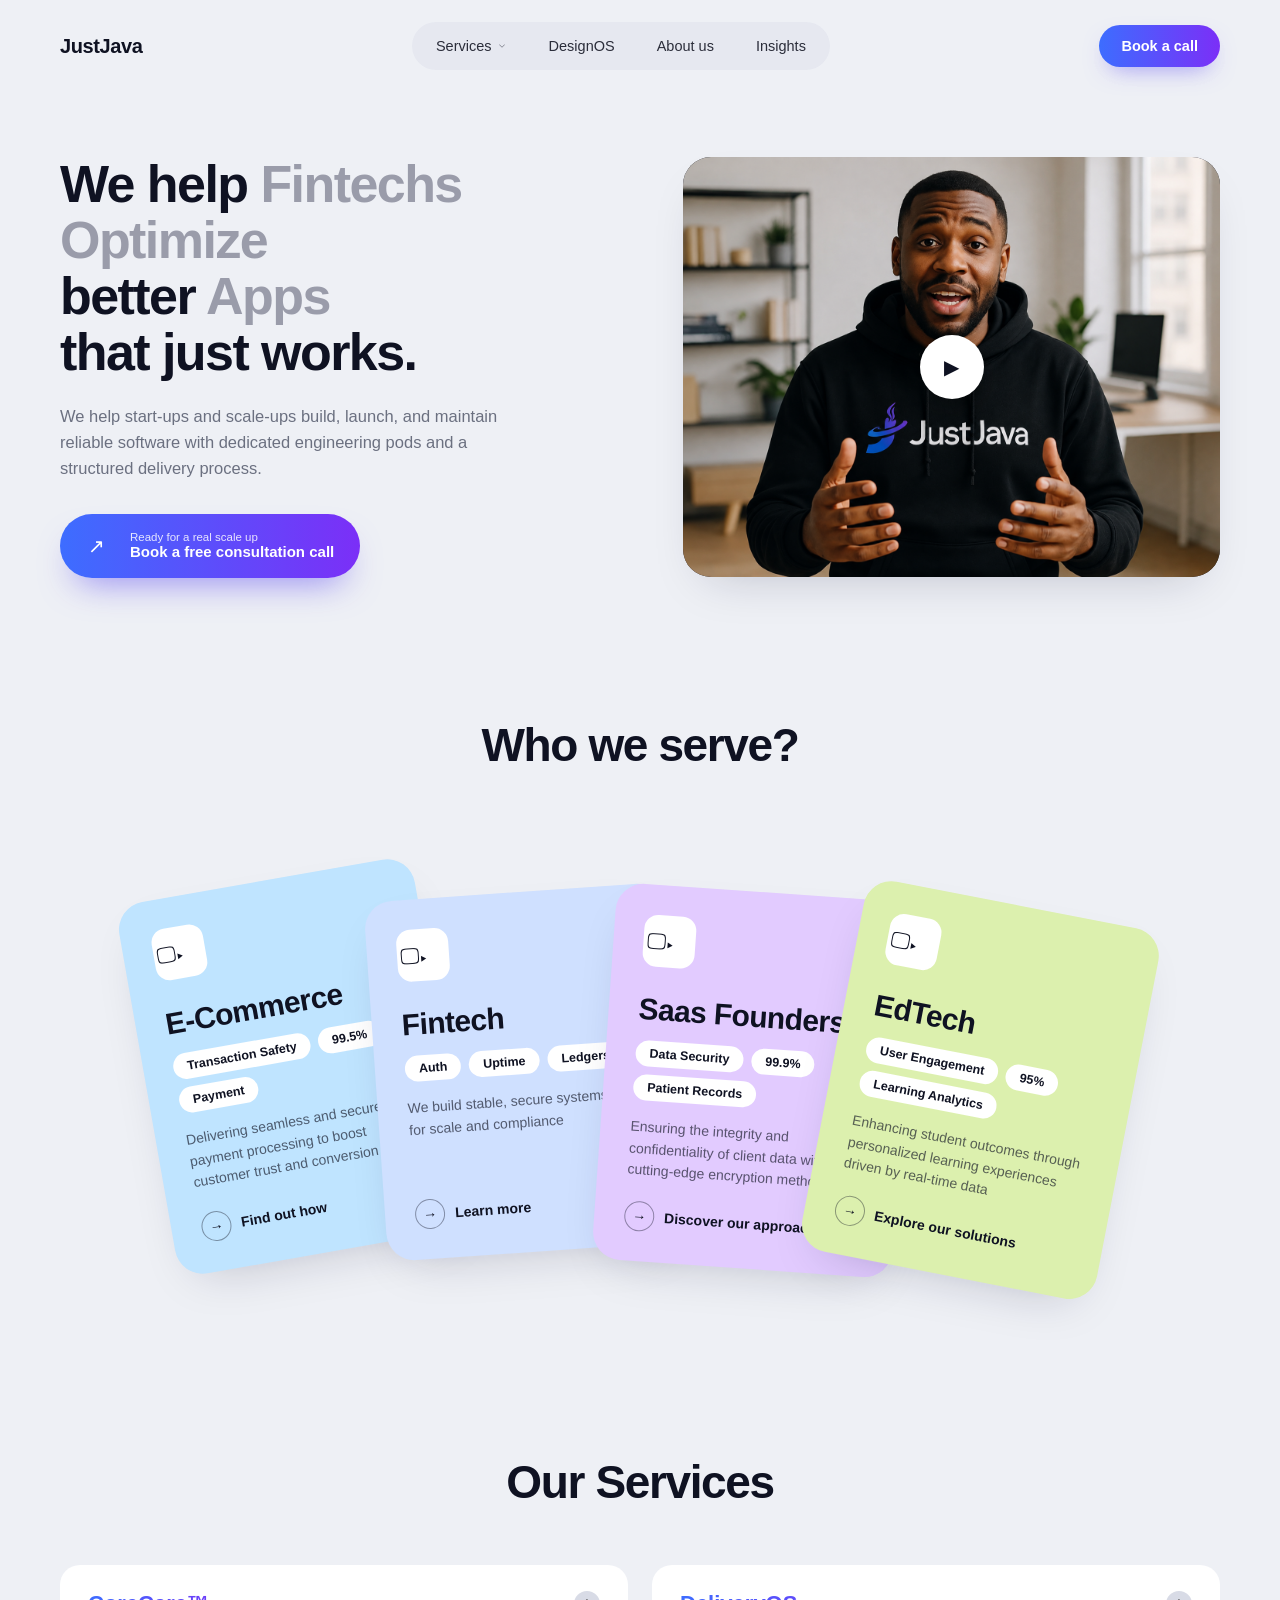
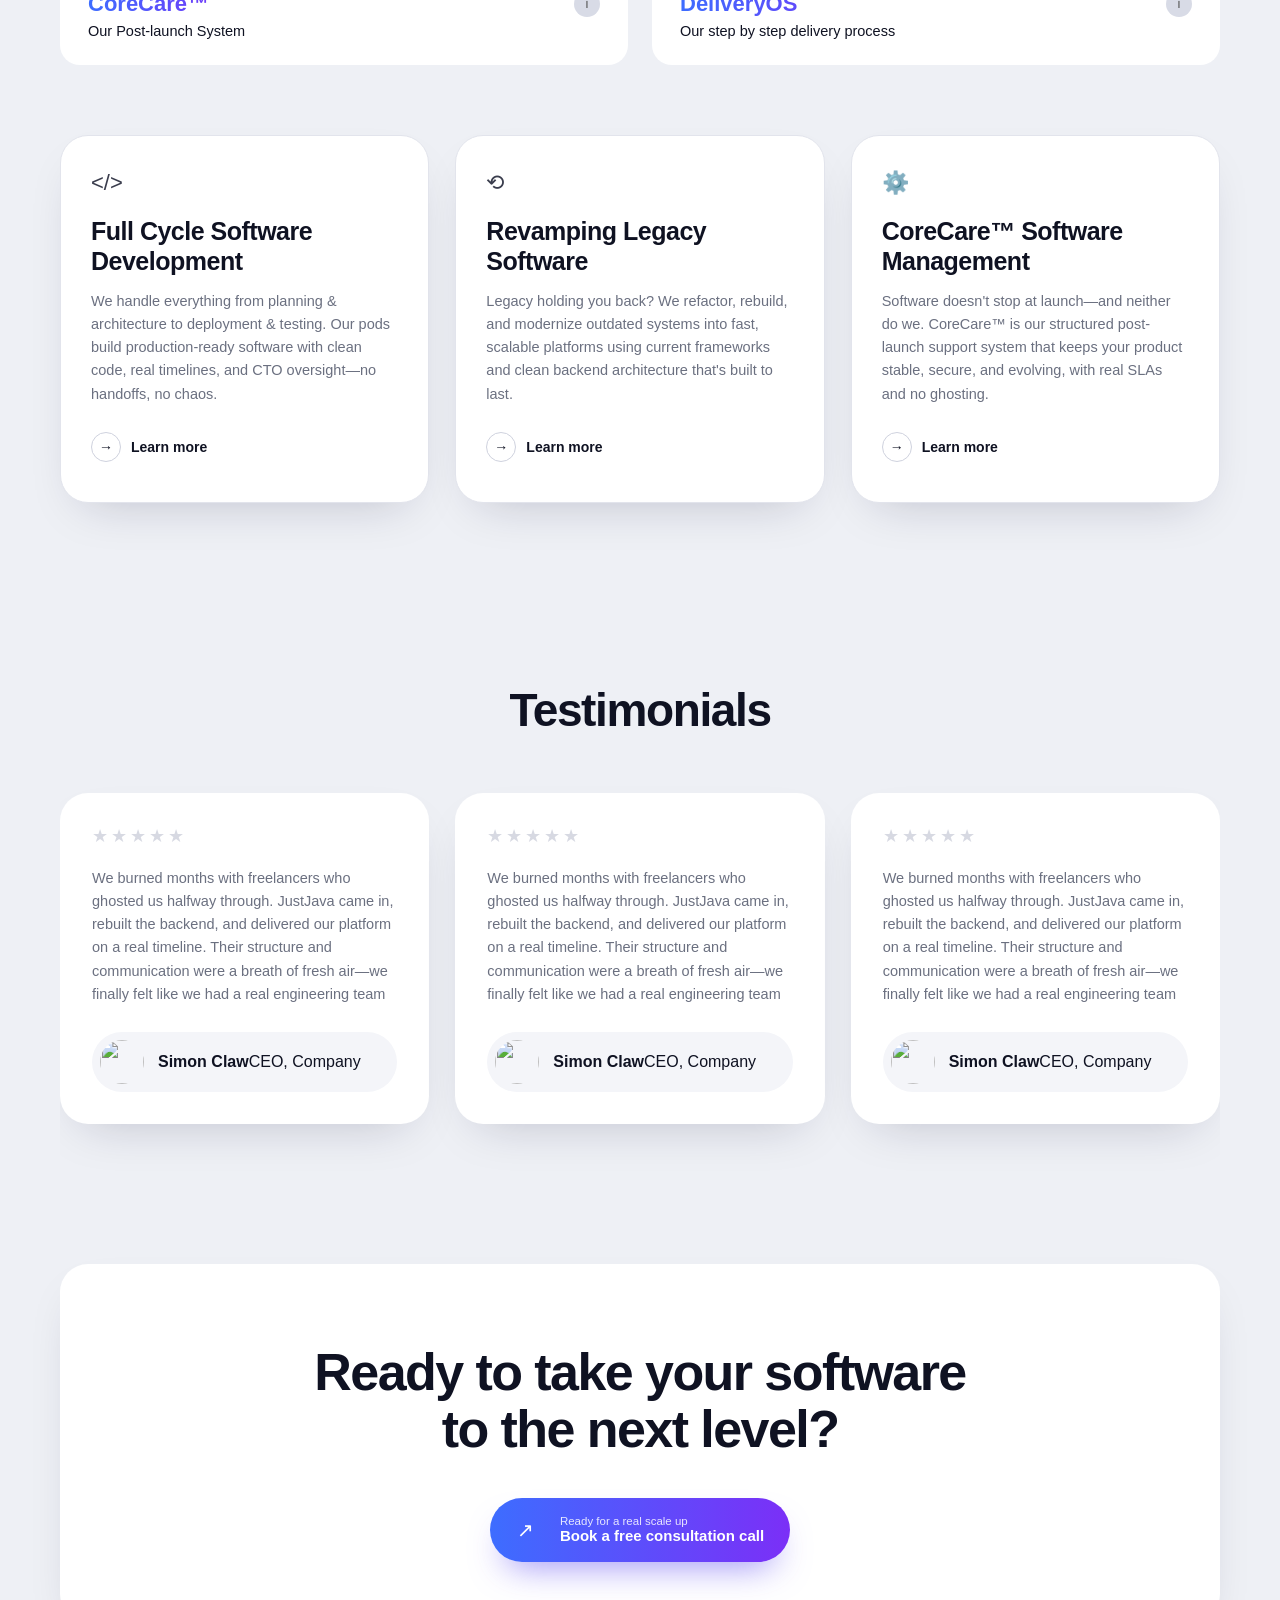
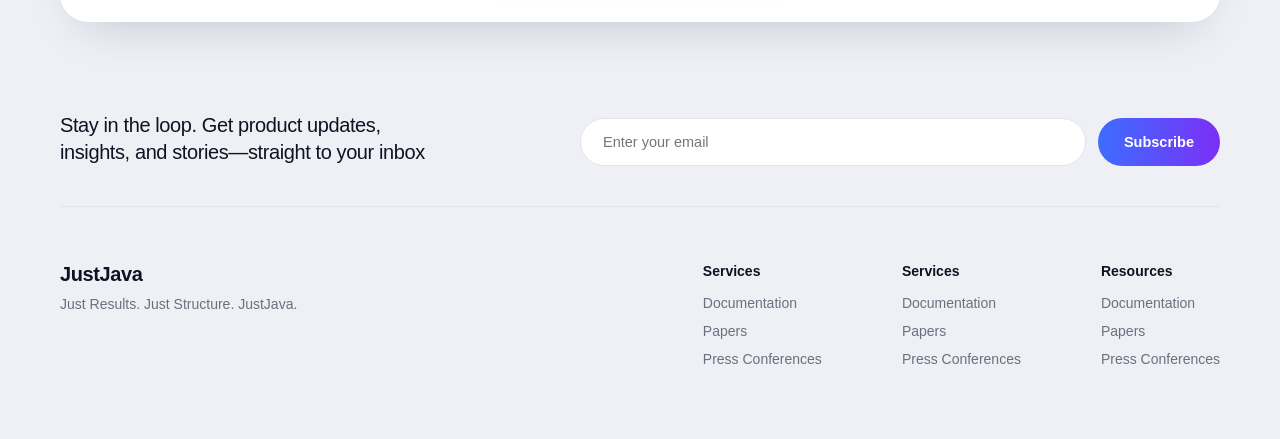
==== commit 6f3647bb: "Add files via upload" ====
--- a/index.html
+++ b/index.html
@@ -11,15 +11,28 @@
 <header class="nav">
   <div class="nav-inner">
     <a href="index.html" class="logo">JustJava</a>
+
     <nav class="menu">
-      <a href="#services">Services <span class="caret"><svg class="caret" width="10" height="10" viewBox="0 0 24 24" fill="none" xmlns="http://www.w3.org/2000/svg">
-    <path d="M6 9L12 15L18 9" stroke="currentColor" stroke-width="2" stroke-linecap="round" stroke-linejoin="round"/>
-  </svg></span></a>
+      <div class="nav-item has-dropdown">
+        <a href="#">
+          Services
+          <svg class="caret" width="10" height="10" viewBox="0 0 24 24" fill="none" xmlns="http://www.w3.org/2000/svg">
+            <path d="M6 9L12 15L18 9" stroke="currentColor" stroke-width="2" stroke-linecap="round" stroke-linejoin="round"/>
+          </svg>
+        </a>
+        <div class="dropdown">
+          <a href="index.html">Full Cycle Software Development</a>
+          <a href="index.html">Revamping legacy software</a>
+          <a href="index.html">CoreCare&trade; Post Launch Management</a>
+        </div>
+      </div>
+
       <a href="DesignOS.html">DesignOS</a>
       <a href="about.html">About us</a>
       <a href="insights.html">Insights</a>
     </nav>
-    <button class="btn-call">Book a call</button>
+
+    <button class="btn-call"> Book a call</button>
   </div>
 </header>
 
@@ -40,7 +53,7 @@
         </a>
       </div>
       <div class="hero-video">
-        <img src="C:\Users\DELL\Desktop\Skills\App Development\JustJava Project 1\Assets\justjavaman.png" alt="Intro video preview">
+        <img src="Assets\justjavaman.png" alt="Intro video preview"/>
         <div class="play-btn">▶</div>
       </div>
     </div>
--- a/index.css
+++ b/index.css
@@ -26,40 +26,102 @@
   .wrap{max-width:1400px;margin:0 auto;padding:0 60px;}
 
   /* NAVBAR */
-  header.nav{
-    position:sticky; top:0; z-index:100;
-    background:rgba(238,240,245,.85);
-    backdrop-filter:blur(10px);
-    padding:22px 0;
-  }
-  .nav-inner{
-    display:flex;align-items:center;justify-content:space-between;
-    max-width:1400px;margin:0 auto;padding:0 60px;
-  }
-  .logo{display:flex;align-items:center;gap:10px;font-weight:800;font-size:20px;letter-spacing:-.02em;}
-  .logo .mark{
-    width:30px;height:30px;border-radius:8px;
-    background:var(--grad);
-    display:flex;align-items:center;justify-content:center;
-    color:#fff;font-size:16px;
-  }
-  nav.menu{
-    display:flex;align-items:center;gap:6px;
-    background:#e6e8f0;border-radius:999px;padding:6px;
-  }
-  nav.menu a{
-    padding:10px 18px;border-radius:999px;font-size:14.5px;font-weight:500;color:#2b2d3a;
-    display:flex;align-items:center;gap:5px;
-    transition:background .2s ease;
-  }
-  nav.menu a:hover{background:#fff;}
-  nav.menu .caret{font-size:11px;opacity:.6;}
-  .btn-call{
-    background:var(--grad);color:#fff;font-weight:600;font-size:14.5px;
-    padding:13px 22px;border-radius:999px;display:flex;align-items:center;gap:8px;
-    box-shadow:0 10px 25px -10px rgba(80,60,240,.55);
-    border:none;cursor:pointer;
-  }
+header.nav{
+  position:sticky; top:0; z-index:100;
+  background:rgba(238,240,245,.85);
+  backdrop-filter:blur(10px);
+  padding:22px 0;
+}
+.nav-inner{
+  display:flex;align-items:center;justify-content:space-between;
+  max-width:1400px;margin:0 auto;padding:0 60px;
+}
+.logo{display:flex;align-items:center;gap:10px;font-weight:800;font-size:20px;letter-spacing:-.02em;}
+.logo .mark{
+  width:30px;height:30px;border-radius:8px;
+  background:var(--grad);
+  display:flex;align-items:center;justify-content:center;
+  color:#fff;font-size:16px;
+}
+nav.menu{
+  display:flex;align-items:center;gap:6px;
+  background:#e6e8f0;border-radius:999px;padding:6px;
+  position:relative; /* NEW: anchors the dropdown */
+}
+nav.menu a{
+  padding:10px 18px;border-radius:999px;font-size:14.5px;font-weight:500;color:#2b2d3a;
+  display:flex;align-items:center;gap:5px;
+  transition:background .5s ease, color .2s ease; /* added color to the transition */
+}
+nav.menu a:hover,
+nav.menu a.current{ /* NEW: active link shares the hover look */
+  background-image: var(--grad);
+  background-repeat: no-repeat;
+  -webkit-background-clip: text;
+  background-clip: text;
+  -webkit-text-fill-color: transparent;
+  color: transparent;
+}
+nav.menu .caret{font-size:11px;opacity:.6;}
+.btn-call{
+  background:var(--grad);color:#fff;font-weight:600;font-size:14.5px;
+  padding:13px 22px;border-radius:999px;display:flex;align-items:center;gap:8px;
+  box-shadow:0 10px 25px -10px rgba(80,60,240,.55);
+  border:none;cursor:pointer;
+}
+
+/* NEW: dropdown support */
+.nav-item{position:relative;}
+
+.nav-item:hover > a{
+  background-image: var(--grad);
+  background-repeat: no-repeat;
+  -webkit-background-clip: text;
+  background-clip: text;
+  -webkit-text-fill-color: transparent;
+  color: transparent;
+}
+
+.dropdown{
+  position:absolute;
+  top:calc(100% + 14px);
+  left:0;
+  min-width:280px;
+  background:#fff;
+  border-radius:20px;
+  box-shadow:0 20px 50px -25px rgba(20,20,60,.35);
+  padding:14px;
+  display:flex;
+  flex-direction:column;
+  gap:2px;
+  opacity:0;
+  visibility:hidden;
+  transform:translateY(8px);
+  transition:opacity .2s ease, transform .2s ease, visibility .2s ease;
+  z-index:50;
+}
+
+.nav-item:hover .dropdown{
+  opacity:1;
+  visibility:visible;
+  transform:translateY(0);
+}
+
+.dropdown a{
+  padding:12px 14px;
+  border-radius:12px;
+  font-size:14.5px;
+  font-weight:500;
+  color:#2b2d3a;
+  background:none;
+}
+
+.dropdown a:hover{
+  background:#f3f4f8;
+  background-image:none;
+  -webkit-text-fill-color:#2b2d3a;
+  color:#2b2d3a;
+}
 
   /* HERO */
   section.hero{padding:64px 0 40px;}
@@ -108,16 +170,26 @@
   section.serve{padding:100px 0 60px;position:relative;overflow:hidden;}
   .section-head{text-align:center;margin-bottom:56px;}
   .section-head h2{font-size:46px;letter-spacing:-.03em;font-weight:800;margin:0;}
-  .serve-row{display:flex;gap:26px;overflow-x:auto;padding-bottom:10px;}
+  .serve-row{
+    display:flex;justify-content:center;align-items:center;
+    padding:50px 20px 60px;
+  }
   .serve-card{
-    flex:0 0 300px;min-height:360px;border-radius:var(--radius-lg);
+    width:300px;flex:0 0 300px;min-height:360px;border-radius:var(--radius-lg);
     padding:30px;position:relative;box-shadow:var(--shadow);
     display:flex;flex-direction:column;
-  }
-  .serve-card:nth-child(1){background:#bfe4ff;}
-  .serve-card:nth-child(2){background:#cfe0ff;}
-  .serve-card:nth-child(3){background:#e2cbff;}
-  .serve-card:nth-child(4){background:#dcf0ae;}
+    transition:transform .35s ease, box-shadow .35s ease, z-index 0s;
+  }
+  .serve-card:not(:first-child){margin-left:-70px;}
+  .serve-card:nth-child(1){background:#bfe4ff;transform:rotate(-10deg);z-index:1;}
+  .serve-card:nth-child(2){background:#cfe0ff;transform:rotate(-4deg) translateY(6px);z-index:2;}
+  .serve-card:nth-child(3){background:#e2cbff;transform:rotate(4deg) translateY(14px);z-index:3;}
+  .serve-card:nth-child(4){background:#dcf0ae;transform:rotate(11deg) translateY(24px);z-index:4;}
+  .serve-card:hover{
+    transform:rotate(0deg) translateY(-16px) !important;
+    z-index:10;
+    box-shadow:0 30px 60px -20px rgba(20,20,60,.35);
+  }
   .serve-icon{
     width:52px;height:52px;border-radius:14px;background:#fff;
     display:flex;align-items:center;justify-content:center;font-size:22px;margin-bottom:26px;
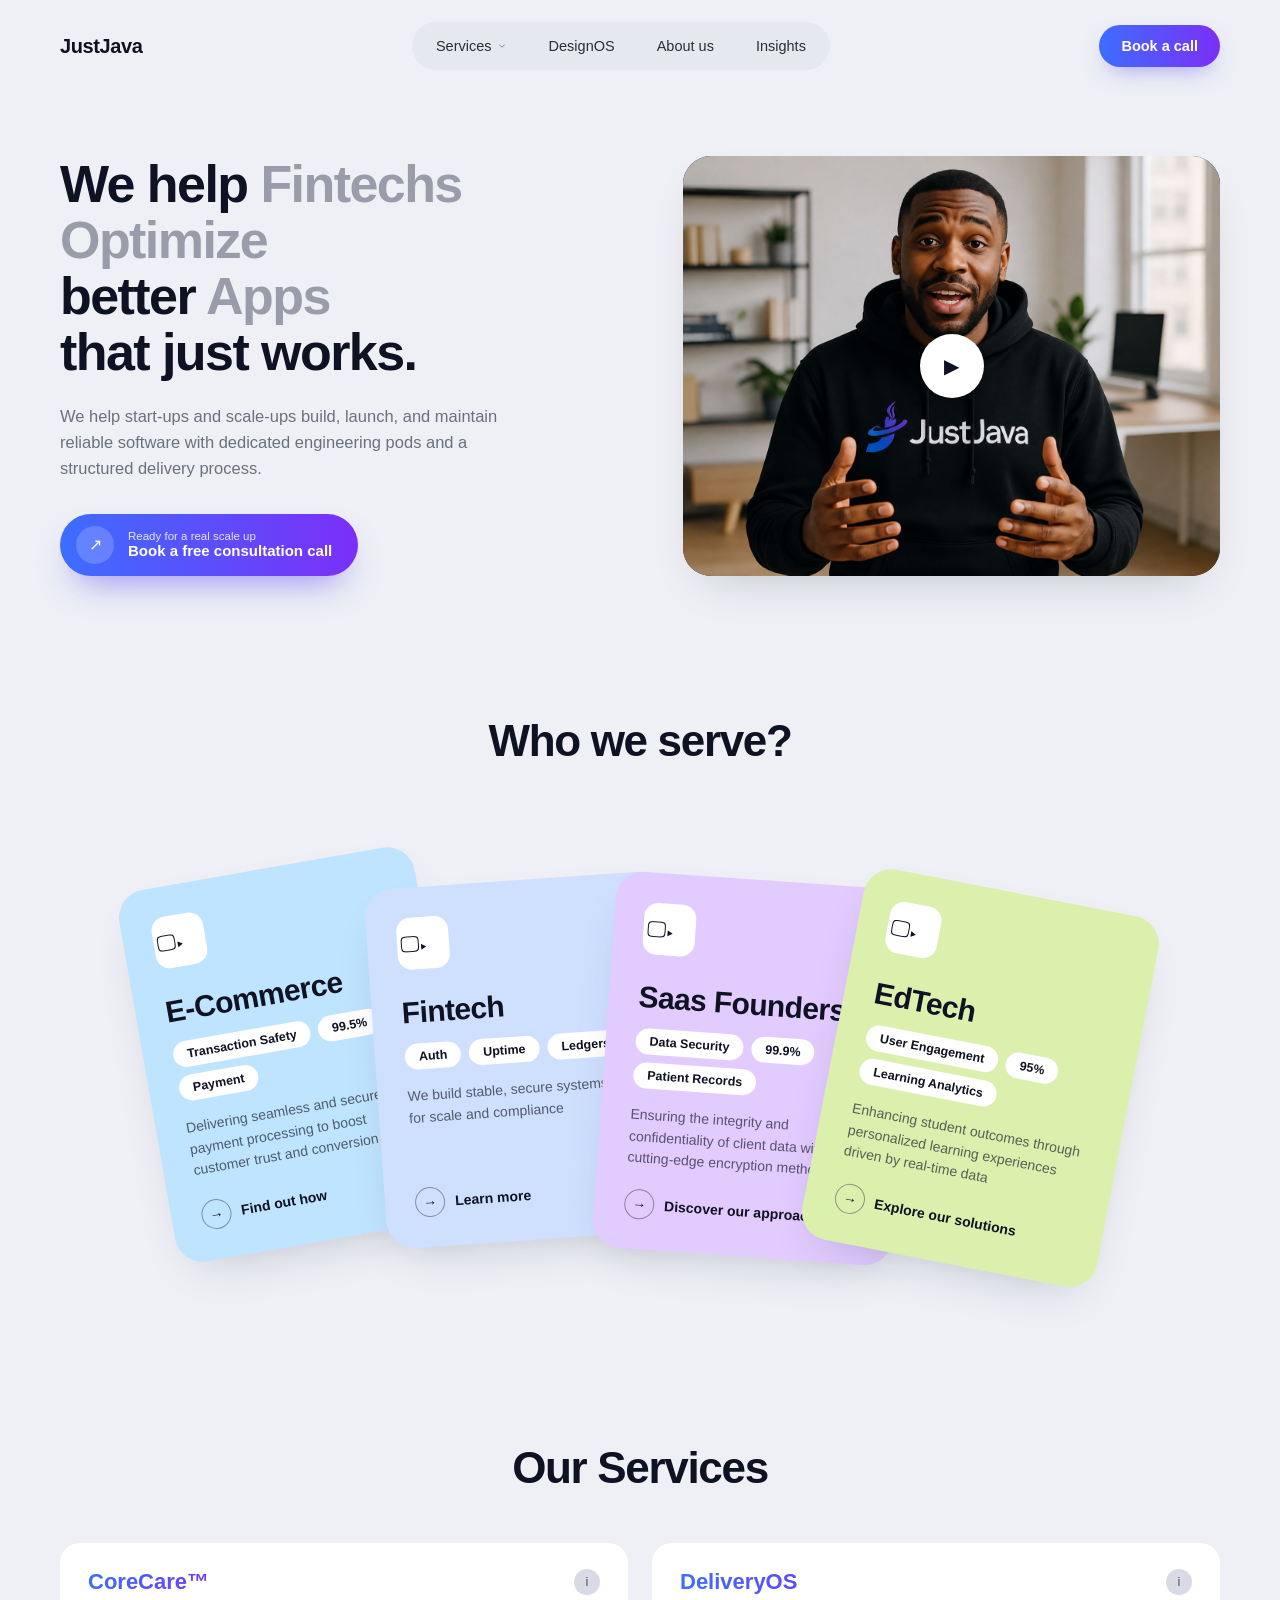
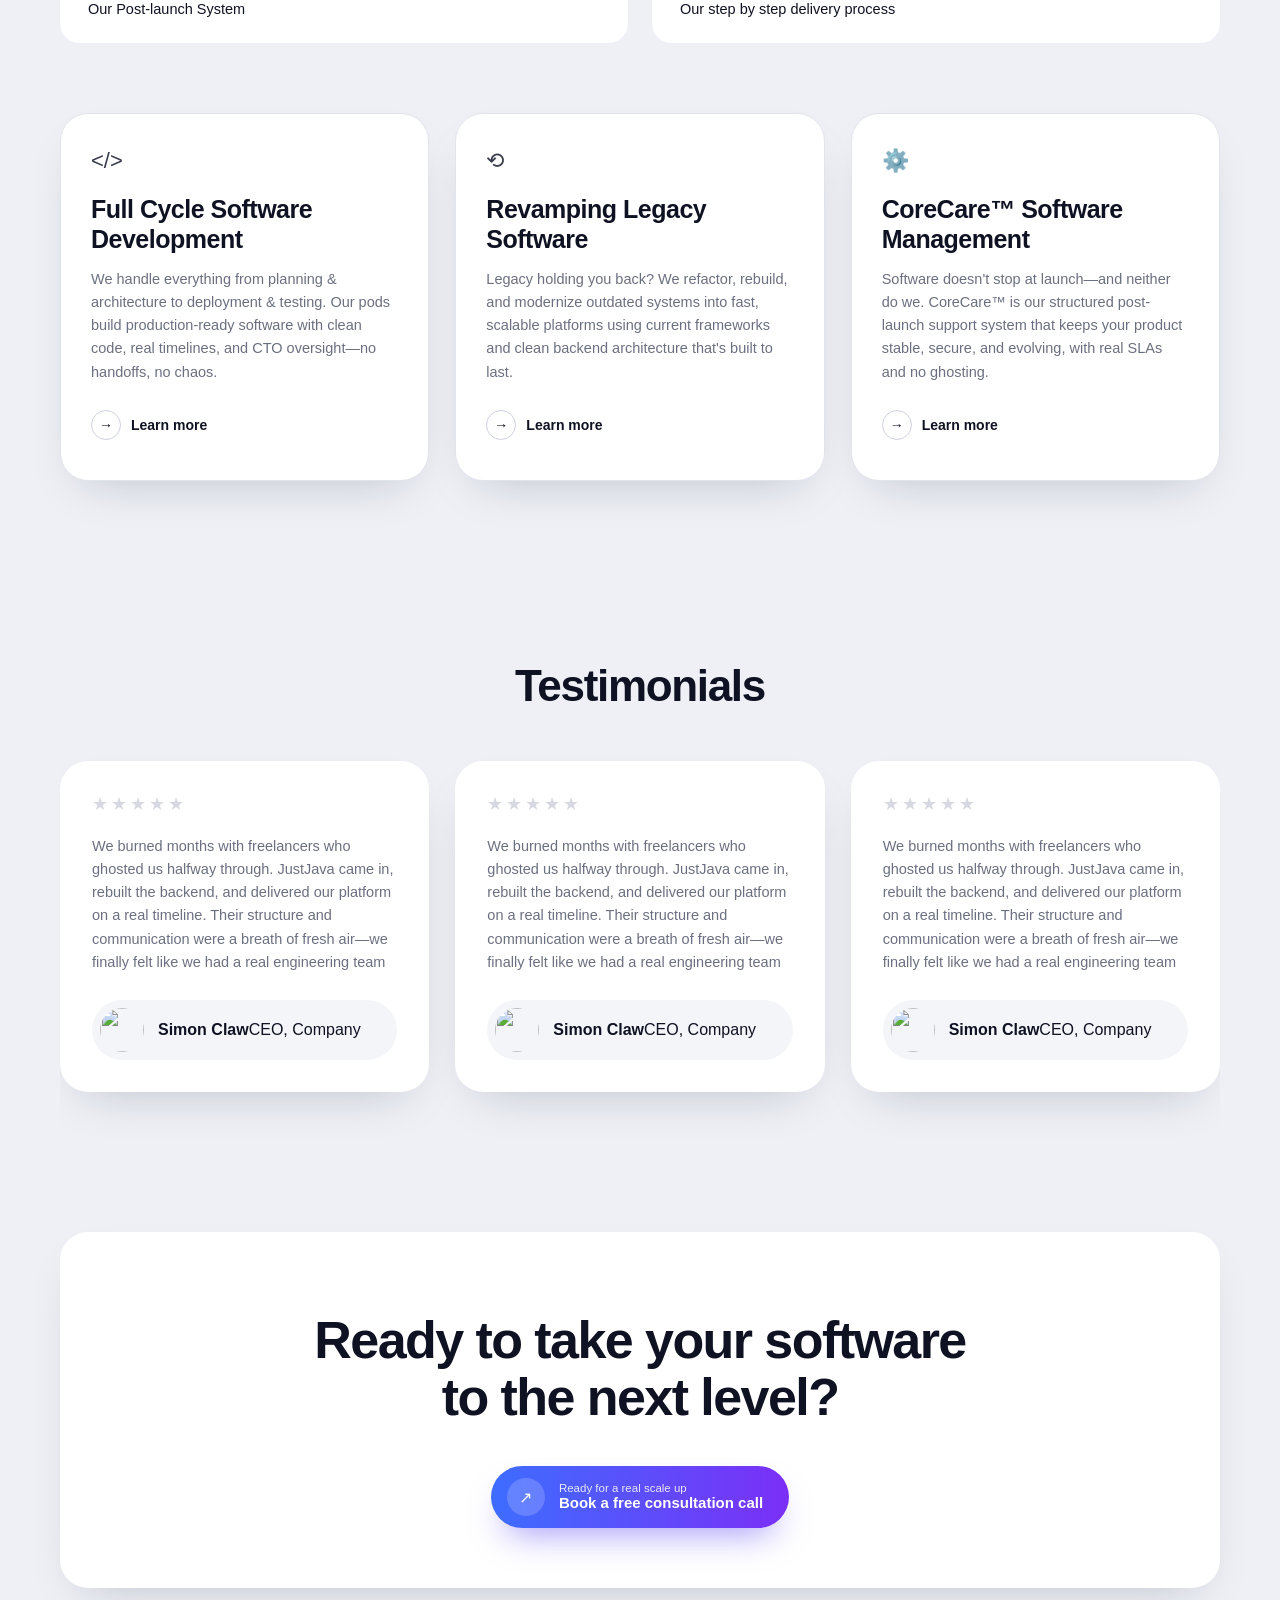
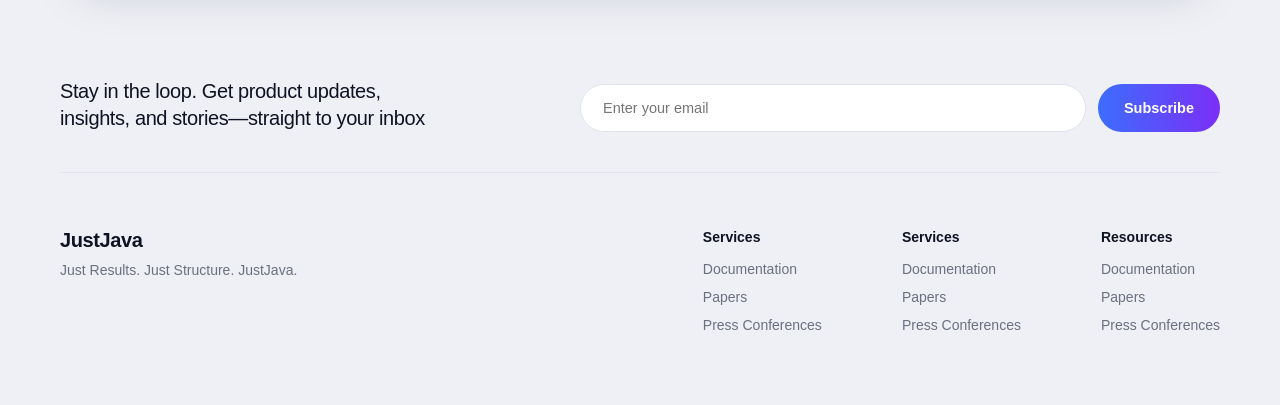
==== commit 280b9b73: "Add files via upload" ====
--- a/index.html
+++ b/index.html
@@ -4,7 +4,7 @@
 <meta charset="UTF-8">
 <meta name="viewport" content="width=device-width, initial-scale=1.0">
 <title>JustJava — Just Results. Just Structure. JustJava.</title>
-<link rel="stylesheet" href="index.css">
+<link rel="stylesheet" href="style.css">
 </head>
 <body>
 
@@ -12,14 +12,23 @@
   <div class="nav-inner">
     <a href="index.html" class="logo">JustJava</a>
 
+    <input class="mobile-menu-toggle" type="checkbox" id="mobile-menu-toggle">
+    <label class="mobile-menu-label" for="mobile-menu-toggle" aria-label="Toggle navigation">
+      <span></span><span></span><span></span>
+    </label>
+
     <nav class="menu">
+      <label class="mobile-menu-close" for="mobile-menu-toggle" aria-label="Close navigation">
+        <span></span><span></span>
+      </label>
       <div class="nav-item has-dropdown">
-        <a href="#">
+        <input class="services-toggle" type="checkbox" id="services-toggle">
+        <label class="services-toggle-label" for="services-toggle">
           Services
           <svg class="caret" width="10" height="10" viewBox="0 0 24 24" fill="none" xmlns="http://www.w3.org/2000/svg">
             <path d="M6 9L12 15L18 9" stroke="currentColor" stroke-width="2" stroke-linecap="round" stroke-linejoin="round"/>
           </svg>
-        </a>
+        </label>
         <div class="dropdown">
           <a href="index.html">Full Cycle Software Development</a>
           <a href="index.html">Revamping legacy software</a>
@@ -30,6 +39,7 @@
       <a href="DesignOS.html">DesignOS</a>
       <a href="about.html">About us</a>
       <a href="insights.html">Insights</a>
+      <button class="btn-call mobile-book">Book a call</button>
     </nav>
 
     <button class="btn-call"> Book a call</button>
@@ -233,5 +243,7 @@
 
 </main>
 
+<script src="script.js"></script>
+
 </body>
 </html>
--- a/style.css
+++ b/style.css
@@ -0,0 +1,1242 @@
+:root{
+    --bg: #eef0f5;
+    --card: #ffffff;
+    --ink: #0f1222;
+    --muted: #6b7080;
+    --line: #e2e4ec;
+    --blue: #3d6dff;
+    --purple: #7b2ff7;
+    --grad: linear-gradient(90deg, var(--blue), var(--purple));
+    --radius-lg: 28px;
+    --radius-md: 20px;
+    --radius-sm: 14px;
+    --shadow: 0 20px 50px -25px rgba(20,20,60,.25);
+  }
+  *{box-sizing:border-box;}
+  html{scroll-behavior:smooth;}
+  body{
+    margin:0;
+    background:var(--bg);
+    color:var(--ink);
+    font-family:'Inter', -apple-system, BlinkMacSystemFont, 'Segoe UI', sans-serif;
+    -webkit-font-smoothing:antialiased;
+  }
+  a{text-decoration:none;color:inherit;}
+  img{max-width:100%;display:block;}
+  .wrap{max-width:1400px;margin:0 auto;padding:0 60px;}
+
+  /* NAVBAR */
+header.nav{
+  position:sticky; top:0; z-index:100;
+  background:rgba(238,240,245,.85);
+  backdrop-filter:blur(10px);
+  padding:22px 0;
+}
+.nav-inner{
+  display:flex;align-items:center;justify-content:space-between;
+  max-width:1400px;margin:0 auto;padding:0 60px;
+  position:relative;
+}
+.logo{display:flex;align-items:center;gap:10px;font-weight:800;font-size:20px;letter-spacing:-.02em;}
+.logo .mark{
+  width:30px;height:30px;border-radius:8px;
+  background:var(--grad);
+  display:flex;align-items:center;justify-content:center;
+  color:#fff;font-size:16px;
+}
+nav.menu{
+  display:flex;align-items:center;gap:6px;
+  background:#e6e8f0;border-radius:999px;padding:6px;
+  position:relative; /* NEW: anchors the dropdown */
+}
+nav.menu a{
+  padding:10px 18px;border-radius:999px;font-size:14.5px;font-weight:500;color:#2b2d3a;
+  display:flex;align-items:center;gap:5px;
+  transition:background .5s ease, color .2s ease; /* added color to the transition */
+}
+nav.menu a:hover,
+nav.menu a.current{ /* NEW: active link shares the hover look */
+  background-image: var(--grad);
+  background-repeat: no-repeat;
+  -webkit-background-clip: text;
+  background-clip: text;
+  -webkit-text-fill-color: transparent;
+  color: transparent;
+}
+nav.menu .caret{font-size:11px;opacity:.6;}
+.btn-call{
+  background:var(--grad);color:#fff;font-weight:600;font-size:14.5px;
+  padding:13px 22px;border-radius:999px;display:flex;align-items:center;gap:8px;
+  box-shadow:0 10px 25px -10px rgba(80,60,240,.55);
+  border:none;cursor:pointer;
+}
+
+.mobile-menu-toggle{display:none;}
+.mobile-book{display:none;}
+.services-toggle{display:none;}
+.mobile-menu-close{display:none;}
+.mobile-menu-label{
+  display:none;
+  width:44px;height:44px;border:1px solid var(--line);border-radius:12px;
+  background:var(--card);cursor:pointer;align-items:center;justify-content:center;
+  flex-direction:column;gap:5px;
+}
+.mobile-menu-label span{display:block;width:20px;height:2px;background:var(--ink);border-radius:2px;transition:transform .2s ease, opacity .2s ease;}
+
+/* NEW: dropdown support */
+.nav-item{position:relative;}
+
+.nav-item:hover > a{
+  background-image: var(--grad);
+  background-repeat: no-repeat;
+  -webkit-background-clip: text;
+  background-clip: text;
+  -webkit-text-fill-color: transparent;
+  color: transparent;
+}
+
+.dropdown{
+  position:absolute;
+  top:calc(100% + 14px);
+  left:0;
+  min-width:280px;
+  background:#fff;
+  border-radius:20px;
+  box-shadow:0 20px 50px -25px rgba(20,20,60,.35);
+  padding:14px;
+  display:flex;
+  flex-direction:column;
+  gap:2px;
+  opacity:0;
+  visibility:hidden;
+  transform:translateY(8px);
+  transition:opacity .2s ease, transform .2s ease, visibility .2s ease;
+  z-index:50;
+}
+
+.nav-item:hover .dropdown{
+  opacity:1;
+  visibility:visible;
+  transform:translateY(0);
+}
+
+.dropdown a{
+  padding:12px 14px;
+  border-radius:12px;
+  font-size:14.5px;
+  font-weight:500;
+  color:#2b2d3a;
+  background:none;
+}
+
+.dropdown a:hover{
+  background:#f3f4f8;
+  background-image:none;
+  -webkit-text-fill-color:#2b2d3a;
+  color:#2b2d3a;
+}
+
+  /* HERO */
+  section.hero{padding:64px 0 40px;}
+  .hero-grid{
+    display:grid;grid-template-columns:1.05fr 1fr;gap:60px;align-items:center;
+  }
+  .eyebrow{color:var(--muted);font-weight:500;font-size:14px;margin-bottom:6px;}
+  h1.hero-title{
+    font-size:52px;line-height:1.08;letter-spacing:-0.03em;font-weight:800;margin:0 0 22px;
+  }
+  h1.hero-title .muted{color:#9a9caa;font-weight:800;}
+  p.hero-sub{color:var(--muted);font-size:16.5px;line-height:1.6;max-width:480px;margin:0 0 32px;}
+
+  .cta-pill{
+    display:inline-flex;align-items:center;gap:14px;
+    background:var(--grad);color:#fff;border-radius:999px;
+    padding:12px 26px 12px 16px;
+    box-shadow:0 18px 35px -15px rgba(80,60,240,.6);
+  }
+  .cta-pill .arrow{
+    width:40px;height:40px;
+    display:flex;align-items:center;justify-content:center;font-size:20px;flex-shrink:0;
+  }
+  .cta-pill .cta-text small{display:block;font-size:11.5px;opacity:.85;font-weight:400; text-align: left;}
+  .cta-pill .cta-text strong{font-size:15px;font-weight:700;}
+
+  .hero-video{
+    position:relative;border-radius:var(--radius-lg);overflow:hidden;
+    aspect-ratio:16/12.5;background:#1c1e2b;
+    box-shadow:var(--shadow);
+  }
+
+.hero-img{
+    width: 20%;
+    height: 20%;
+}  
+  .hero-video img{width:100%;height:100%;object-fit:cover;}
+  .play-btn{
+    position:absolute;top:50%;left:50%;transform:translate(-50%,-50%);
+    width:64px;height:64px;border-radius:50%;background:#fff;
+    display:flex;align-items:center;justify-content:center;font-size:20px;
+    box-shadow:0 10px 30px rgba(0,0,0,.25);
+  }
+
+  /* WHO WE SERVE */
+  section.serve{padding:100px 0 60px;position:relative;overflow:hidden;}
+  .section-head{text-align:center;margin-bottom:56px;}
+  .section-head h2{font-size:46px;letter-spacing:-.03em;font-weight:800;margin:0;}
+  .serve-row{
+    display:flex;justify-content:center;align-items:center;
+    padding:50px 20px 60px;
+  }
+  .serve-card{
+    width:300px;flex:0 0 300px;min-height:360px;border-radius:var(--radius-lg);
+    padding:30px;position:relative;box-shadow:var(--shadow);
+    display:flex;flex-direction:column;
+    transition:transform .35s ease, box-shadow .35s ease, z-index 0s;
+  }
+  .serve-card:not(:first-child){margin-left:-70px;}
+  .serve-card:nth-child(1){background:#bfe4ff;transform:rotate(-10deg);z-index:1;}
+  .serve-card:nth-child(2){background:#cfe0ff;transform:rotate(-4deg) translateY(6px);z-index:2;}
+  .serve-card:nth-child(3){background:#e2cbff;transform:rotate(4deg) translateY(14px);z-index:3;}
+  .serve-card:nth-child(4){background:#dcf0ae;transform:rotate(11deg) translateY(24px);z-index:4;}
+  .serve-card:hover{
+    transform:rotate(0deg) translateY(-16px) !important;
+    z-index:10;
+    box-shadow:0 30px 60px -20px rgba(20,20,60,.35);
+  }
+  .serve-icon{
+    width:52px;height:52px;border-radius:14px;background:#fff;
+    display:flex;align-items:center;justify-content:center;font-size:22px;margin-bottom:26px;
+  }
+  .serve-card h3{font-size:30px;font-weight:800;letter-spacing:-.02em;margin:0 0 14px;}
+  .tag-row{display:flex;flex-wrap:wrap;gap:8px;margin-bottom:16px;}
+  .tag{background:#fff;border-radius:999px;padding:6px 14px;font-size:12.5px;font-weight:600;}
+  .serve-card p{color:rgba(15,18,34,.65);font-size:14px;line-height:1.55;margin:0 0 auto;}
+  .serve-link{display:flex;align-items:center;gap:10px;font-weight:600;font-size:14px;margin-top:20px;}
+  .serve-link .circ{width:30px;height:30px;border-radius:50%;border:1.5px solid rgba(15,18,34,.4);display:flex;align-items:center;justify-content:center;}
+
+  /* SERVICES */
+  section.services{padding:80px 0;}
+  .band{
+    display:grid;grid-template-columns:1fr 1fr;gap:24px;margin-bottom:70px;
+  }
+  .band-card{
+    background:#ffffff;border-radius:var(--radius-md);padding:26px 28px;
+    display:flex;justify-content:space-between;align-items:flex-start;
+  }
+  .band-card h4{margin:0 0 6px;font-size:22px;font-weight:800;
+    background:var(--grad);-webkit-background-clip:text;background-clip:text;color:transparent;}
+  .band-card p{margin:0;font-size:14.5px;color:var(--ink);}
+  .info-dot{width:26px;height:26px;border-radius:50%;background:#d8dbe6;color:#555;font-size:13px;display:flex;align-items:center;justify-content:center;}
+
+  .services-grid{display:grid;grid-template-columns:repeat(3,1fr);gap:26px;}
+  .service-card{
+    background:var(--card);border:1px solid var(--line);border-radius:var(--radius-lg);
+    padding:34px 30px 40px;box-shadow:var(--shadow);
+    display:flex;flex-direction:column;min-height:320px;
+  }
+  .service-icon{font-size:22px;margin-bottom:20px;color:#3a3d4d;}
+  .service-card h3{font-size:25px;font-weight:800;letter-spacing:-.02em;margin:0 0 14px;line-height:1.2;}
+  .service-card p{color:var(--muted);font-size:14.5px;line-height:1.6;margin:0 0 auto;}
+  .learn-more{display:flex;align-items:center;gap:10px;font-weight:600;font-size:14px;margin-top:26px;}
+  .learn-more .circ{width:30px;height:30px;border-radius:50%;border:1.5px solid #cfd2de;display:flex;align-items:center;justify-content:center;}
+
+ /* TESTIMONIALS */
+section.testimonials{padding:100px 0;position:relative;overflow:hidden;}
+.t-grid{display:grid;grid-template-columns:repeat(3,1fr);gap:26px;}
+
+.t-card{
+  background:var(--card);
+  border:2px solid transparent;
+  border-radius:var(--radius-lg);
+  padding:30px;
+  box-shadow:var(--shadow);
+  transition: border-color .25s ease;
+}
+.t-card:hover{
+  background:
+    linear-gradient(#fff,#fff) padding-box,
+    var(--grad) border-box;
+}
+
+.stars{
+  color:#d7d9e2; /* dim by default */
+  font-size:18px;
+  letter-spacing:3px;
+  margin-bottom:20px;
+  transition: color .25s ease;
+}
+.t-card:hover .stars{
+  color:var(--purple);
+}
+
+.t-card p{color:var(--muted);font-size:14.5px;line-height:1.6;margin:0 0 26px;transition: color .25s ease;}
+.t-card:hover p{color:#4b4e5c;}
+
+.t-person{
+  display:flex;align-items:center;gap:14px;background:#f4f5f9;border-radius:999px;padding:8px 16px 8px 8px;
+}
+.t-person img{
+  width:44px;
+  height:44px;
+  border-radius:50%;
+  object-fit:cover;
+}
+
+  /* FINAL CTA */
+  section.final-cta{padding:40px 0 0;}
+  .cta-box{
+    background:#fff;border-radius:var(--radius-lg);padding:80px 60px 60px;
+    text-align:center;box-shadow:var(--shadow);position:relative;overflow:hidden;
+  }
+  .cta-box h2{font-size:52px;letter-spacing:-.03em;font-weight:800;margin:0 0 40px;line-height:1.1;}
+  .cta-box .cta-pill{position:relative;z-index:2;}
+
+  /* NEWSLETTER + FOOTER */
+  section.newsletter{padding:90px 0 0;position:relative;}
+  .news-row{
+    display:flex;justify-content:space-between;align-items:flex-end;gap:40px;
+    padding-bottom:40px;border-bottom:1px solid var(--line);flex-wrap:wrap;
+  }
+  .news-row h3{font-size:20px;font-weight:400;letter-spacing:-.02em;margin:0;max-width:380px;line-height:1.35;}
+  .news-form{display:flex;gap:12px;flex:1;max-width:640px;}
+  .news-input{
+    flex:1;background:#fff;border:1px solid var(--line);border-radius:999px;
+    padding:14px 20px;font-size:14.5px;display:flex;align-items:center;gap:10px;color:var(--muted);
+  }
+  .btn-subscribe{
+    background:var(--grad);color:#fff;font-weight:600;font-size:14.5px;border:none;border-radius:999px;
+    padding:14px 26px;display:flex;align-items:center;gap:8px;cursor:pointer;white-space:nowrap;
+  }
+  footer{padding:56px 0 60px;display:flex;justify-content:space-between;gap:40px;flex-wrap:wrap;}
+  .footer-brand .logo{margin-bottom:10px;}
+  .footer-brand p{color:var(--muted);font-size:14px;margin:0;}
+  .footer-cols{display:flex;gap:80px;}
+  .footer-col h5{font-size:14px;font-weight:800;margin:0 0 16px;}
+  .footer-col a{display:block;color:var(--muted);font-size:14px;margin-bottom:12px;}
+  .footer-col a:hover{color:var(--ink);}
+
+  @media(max-width:1000px){
+    .wrap,.nav-inner{padding:0 24px;}
+    .hero-grid{grid-template-columns:1fr;}
+    .mobile-menu-label{display:flex;}
+    .mobile-menu-toggle:checked + .mobile-menu-label span:nth-child(1){transform:translateY(7px) rotate(45deg);}
+    .mobile-menu-toggle:checked + .mobile-menu-label span:nth-child(2){opacity:0;}
+    .mobile-menu-toggle:checked + .mobile-menu-label span:nth-child(3){transform:translateY(-7px) rotate(-45deg);}
+    nav.menu{display:none;position:absolute;top:calc(100% + 12px);left:24px;right:auto;width:min(280px,calc(100vw - 48px));z-index:101;flex-direction:column;align-items:flex-start;gap:2px;padding:10px;border-radius:0;box-shadow:var(--shadow);}
+    .mobile-menu-toggle:checked ~ nav.menu{display:flex;}
+    nav.menu a,
+    nav.menu .services-toggle-label{justify-content:flex-start;width:100%;text-align:left;}
+    nav.menu .dropdown{position:static;display:none;min-width:0;opacity:1;visibility:visible;transform:none;box-shadow:none;padding:0 0 4px;background:transparent;width:100%;}
+    nav.menu .services-toggle:checked ~ .dropdown{display:flex;}
+    nav.menu .dropdown a{padding:9px 14px 9px 28px;font-size:13.5px;}
+    .nav-inner > .btn-call{display:none;}
+    nav.menu .mobile-book{display:flex;justify-content:center;margin:8px 0 2px;}
+    .services-grid,.t-grid{grid-template-columns:1fr;}
+    .band{grid-template-columns:1fr;}
+    h1.hero-title{font-size:38px;}
+    .section-head h2, .cta-box h2{font-size:34px;}
+    .news-row{flex-direction:column;align-items:flex-start;}
+  }
+
+
+    :root{
+    --bg: #eef0f5;
+    --card: #ffffff;
+    --ink: #0f1222;
+    --muted: #6b7080;
+    --line: #e2e4ec;
+    --blue: #3d6dff;
+    --purple: #7b2ff7;
+    --grad: linear-gradient(90deg, var(--blue), var(--purple));
+    --radius-lg: 28px;
+    --radius-md: 20px;
+    --radius-sm: 14px;
+    --shadow: 0 20px 50px -25px rgba(20,20,60,.25);
+  }
+  
+  *{box-sizing:border-box;}
+  html{scroll-behavior:smooth;}
+  body{
+    margin:0;
+    background:var(--bg);
+    color:var(--ink);
+    font-family:'Inter', -apple-system, BlinkMacSystemFont, 'Segoe UI', sans-serif;
+    -webkit-font-smoothing:antialiased;
+  }
+  a{text-decoration:none;color:inherit;}
+  img{max-width:100%;display:block;}
+  .wrap{max-width:1400px;margin:0 auto;padding:0 60px;}
+
+    /* NAVBAR */
+header.nav{
+  position:sticky; top:0; z-index:100;
+  background:rgba(238,240,245,.85);
+  backdrop-filter:blur(10px);
+  padding:22px 0;
+}
+.nav-inner{
+  display:flex;align-items:center;justify-content:space-between;
+  max-width:1400px;margin:0 auto;padding:0 60px;
+}
+.logo{display:flex;align-items:center;gap:10px;font-weight:800;font-size:20px;letter-spacing:-.02em;}
+.logo .mark{
+  width:30px;height:30px;border-radius:8px;
+  background:var(--grad);
+  display:flex;align-items:center;justify-content:center;
+  color:#fff;font-size:16px;
+}
+nav.menu{
+  display:flex;align-items:center;gap:6px;
+  background:#e6e8f0;border-radius:999px;padding:6px;
+  position:relative; /* NEW: anchors the dropdown */
+}
+nav.menu a,
+nav.menu .services-toggle-label{
+  padding:10px 18px;border-radius:999px;font-size:14.5px;font-weight:500;color:#2b2d3a;
+  display:flex;align-items:center;gap:5px;
+  transition:background .5s ease, color .2s ease; /* added color to the transition */
+}
+nav.menu a:hover,
+nav.menu a.current,
+nav.menu .services-toggle-label:hover{ /* NEW: active link shares the hover look */
+  background-image: var(--grad);
+  background-repeat: no-repeat;
+  -webkit-background-clip: text;
+  background-clip: text;
+  -webkit-text-fill-color: transparent;
+  color: transparent;
+}
+nav.menu .caret{font-size:11px;opacity:.6;}
+.btn-call{
+  background:var(--grad);color:#fff;font-weight:600;font-size:14.5px;
+  padding:13px 22px;border-radius:999px;display:flex;align-items:center;gap:8px;
+  box-shadow:0 10px 25px -10px rgba(80,60,240,.55);
+  border:none;cursor:pointer;
+}
+
+/* NEW: dropdown support */
+.nav-item{position:relative;}
+
+.nav-item:hover > a,
+.nav-item:hover > .services-toggle-label{
+  background-image: var(--grad);
+  background-repeat: no-repeat;
+  -webkit-background-clip: text;
+  background-clip: text;
+  -webkit-text-fill-color: transparent;
+  color: transparent;
+}
+
+.dropdown{
+  position:absolute;
+  top:calc(100% + 14px);
+  left:0;
+  min-width:280px;
+  background:#fff;
+  border-radius:20px;
+  box-shadow:0 20px 50px -25px rgba(20,20,60,.35);
+  padding:14px;
+  display:flex;
+  flex-direction:column;
+  gap:2px;
+  opacity:0;
+  visibility:hidden;
+  transform:translateY(8px);
+  transition:opacity .2s ease, transform .2s ease, visibility .2s ease;
+  z-index:50;
+}
+
+.nav-item:hover .dropdown{
+  opacity:1;
+  visibility:visible;
+  transform:translateY(0);
+}
+
+.dropdown a{
+  padding:12px 14px;
+  border-radius:12px;
+  font-size:14.5px;
+  font-weight:500;
+  color:#2b2d3a;
+  background:none;
+}
+
+.dropdown a:hover{
+  background:#f3f4f8;
+  background-image:none;
+  -webkit-text-fill-color:#2b2d3a;
+  color:#2b2d3a;
+}
+
+
+
+  /* DELIVERYOS / PROCESS */
+  section.process{padding:100px 0 60px;position:relative;}
+  .process-intro{
+    display:grid;grid-template-columns:1fr 1fr;gap:70px;align-items:center;
+    margin-bottom:110px;
+  }
+  .process-intro img{
+    width:100%;aspect-ratio:4/3;object-fit:cover;border-radius:var(--radius-lg);
+    box-shadow:var(--shadow);
+  }
+  .process-intro h2{font-size:44px;line-height:1.15;letter-spacing:-.03em;font-weight:800;margin:0 0 20px;}
+  .process-intro p{color:var(--muted);font-size:15.5px;line-height:1.65;max-width:460px;margin:0 0 28px;}
+  .btn-book{
+    background:var(--grad);color:#fff;font-weight:600;font-size:14.5px;
+    padding:13px 22px;border-radius:999px;display:inline-flex;align-items:center;gap:8px;
+    box-shadow:0 10px 25px -10px rgba(80,60,240,.55);border:none;
+  }
+
+  .steps{position:relative;display:flex;flex-direction:column;gap:36px;padding-bottom:60px;}
+  .step{
+    position:relative;display:grid;grid-template-columns:120px 1fr;align-items:center;gap:20px;
+  }
+  .step:nth-child(even){grid-template-columns:1fr 120px;}
+  .step:nth-child(even) .step-num{order:2;text-align:left;}
+  .step:nth-child(even) .step-card{order:1;}
+  .step-num{
+    font-size:64px;font-weight:800;letter-spacing:-.03em;color:#c7cadb;text-align:right;
+    line-height:1;background-image:none;transition:color .35s ease, background-image .35s ease;
+  }
+  .step-num.is-visible{
+    background:var(--grad);-webkit-background-clip:text;background-clip:text;color:transparent;
+  }
+  .step-card{
+    background:var(--card);border-radius:var(--radius-lg);padding:32px 36px;box-shadow:var(--shadow);
+  }
+  .step-card h3{font-size:22px;font-weight:800;letter-spacing:-.02em;margin:0 0 10px;}
+  .step-card > p{color:var(--muted);font-size:14.5px;margin:0 0 22px;}
+  .step-meta{display:grid;grid-template-columns:1fr 1fr;gap:16px;}
+  .step-meta-box{background:#f3f4f8;border-radius:14px;padding:16px 18px;}
+  .step-meta-box h5{font-size:13.5px;font-weight:800;margin:0 0 12px;}
+  .step-meta-tags{display:flex;flex-wrap:wrap;gap:8px;}
+  .step-meta-tags span{background:#fff;border-radius:999px;padding:5px 12px;font-size:12px;font-weight:600;}
+
+  .why-it-works{margin-top:20px;}
+  .why-head h2{font-size:44px;letter-spacing:-.03em;font-weight:800;margin:0 0 40px;text-align:center;}
+  .why-grid{display:grid;grid-template-columns:1fr 1fr;gap:24px;}
+  .why-card{border-radius:var(--radius-lg);padding:38px 34px;box-shadow:var(--shadow);}
+  .why-card.light{background:var(--card);border:1px solid var(--line);}
+  .why-card.accent{background:var(--blue);color:#fff;}
+  .why-card h4{font-size:21px;font-weight:800;letter-spacing:-.01em;margin:0 0 14px;}
+  .why-card p{font-size:14.5px;line-height:1.65;margin:0;opacity:.9;}
+  .why-card.light p{color:var(--muted);opacity:1;}
+
+
+
+  /* FINAL CTA */
+  section.final-cta{padding:40px 0 0;}
+  .cta-box{
+    background:#fff;border-radius:var(--radius-lg);padding:80px 60px 60px;
+    text-align:center;box-shadow:var(--shadow);position:relative;overflow:hidden;
+  }
+  .cta-box h2{font-size:52px;letter-spacing:-.03em;font-weight:800;margin:0 0 40px;line-height:1.1;}
+  .cta-box .cta-pill{position:relative;z-index:2;}
+
+  /* NEWSLETTER + FOOTER */
+  section.newsletter{padding:90px 0 0;position:relative;}
+  .news-row{
+    display:flex;justify-content:space-between;align-items:flex-end;gap:40px;
+    padding-bottom:40px;border-bottom:1px solid var(--line);flex-wrap:wrap;
+  }
+  .news-row h3{font-size:20px;font-weight:400;letter-spacing:-.02em;margin:0;max-width:380px;line-height:1.35;}
+  .news-form{display:flex;gap:12px;flex:1;max-width:640px;}
+  .news-input{
+    flex:1;background:#fff;border:1px solid var(--line);border-radius:999px;
+    padding:14px 20px;font-size:14.5px;display:flex;align-items:center;gap:10px;color:var(--muted);
+  }
+  .btn-subscribe{
+    background:var(--grad);color:#fff;font-weight:600;font-size:14.5px;border:none;border-radius:999px;
+    padding:14px 26px;display:flex;align-items:center;gap:8px;cursor:pointer;white-space:nowrap;
+  }
+  footer{padding:56px 0 60px;display:flex;justify-content:space-between;gap:40px;flex-wrap:wrap;}
+  .footer-brand .logo{margin-bottom:10px;}
+  .footer-brand p{color:var(--muted);font-size:14px;margin:0;}
+  .footer-cols{display:flex;gap:80px;}
+  .footer-col h5{font-size:14px;font-weight:800;margin:0 0 16px;}
+  .footer-col a{display:block;color:var(--muted);font-size:14px;margin-bottom:12px;}
+  .footer-col a:hover{color:var(--ink);}
+
+  @media(max-width:1000px){
+    .wrap,.nav-inner{padding:0 24px;}
+    .hero-grid{grid-template-columns:1fr;}
+    nav.menu{display:none;}
+    .services-grid,.t-grid{grid-template-columns:1fr;}
+    .band{grid-template-columns:1fr;}
+    h1.hero-title{font-size:38px;}
+    .section-head h2, .cta-box h2{font-size:34px;}
+    .news-row{flex-direction:column;align-items:flex-start;}
+    .process-intro{grid-template-columns:1fr;gap:34px;}
+    .process-intro h2, .why-head h2{font-size:30px;}
+    .step, .step:nth-child(even){grid-template-columns:1fr;gap:10px;}
+    .step-num, .step:nth-child(even) .step-num{text-align:left;font-size:44px;}
+    .step:nth-child(even) .step-num{order:0;}
+    .step:nth-child(even) .step-card{order:1;}
+    .step-meta{grid-template-columns:1fr;}
+    .why-grid{grid-template-columns:1fr;}
+  }
+
+
+    :root{
+    --bg: #eef0f5;
+    --card: #ffffff;
+    --ink: #0f1222;
+    --muted: #6b7080;
+    --line: #e2e4ec;
+    --blue: #3d6dff;
+    --purple: #7b2ff7;
+    --grad: linear-gradient(90deg, var(--blue), var(--purple));
+    --radius-lg: 28px;
+    --radius-md: 20px;
+    --radius-sm: 14px;
+    --shadow: 0 20px 50px -25px rgba(20,20,60,.25);
+  }
+  *{box-sizing:border-box;}
+  html{scroll-behavior:smooth;}
+  body{
+    margin:0;
+    background:var(--bg);
+    color:var(--ink);
+    font-family:'Inter', -apple-system, BlinkMacSystemFont, 'Segoe UI', sans-serif;
+    -webkit-font-smoothing:antialiased;
+  }
+  a{text-decoration:none;color:inherit;}
+  img{max-width:100%;display:block;}
+  .wrap{max-width:1400px;margin:0 auto;padding:0 60px;}
+
+    /* NAVBAR */
+header.nav{
+  position:sticky; top:0; z-index:100;
+  background:rgba(238,240,245,.85);
+  backdrop-filter:blur(10px);
+  padding:22px 0;
+}
+.nav-inner{
+  display:flex;align-items:center;justify-content:space-between;
+  max-width:1400px;margin:0 auto;padding:0 60px;
+}
+.logo{display:flex;align-items:center;gap:10px;font-weight:800;font-size:20px;letter-spacing:-.02em;}
+.logo .mark{
+  width:30px;height:30px;border-radius:8px;
+  background:var(--grad);
+  display:flex;align-items:center;justify-content:center;
+  color:#fff;font-size:16px;
+}
+nav.menu{
+  display:flex;align-items:center;gap:6px;
+  background:#e6e8f0;border-radius:999px;padding:6px;
+  position:relative; /* NEW: anchors the dropdown */
+}
+nav.menu a{
+  padding:10px 18px;border-radius:999px;font-size:14.5px;font-weight:500;color:#2b2d3a;
+  display:flex;align-items:center;gap:5px;
+  transition:background .5s ease, color .2s ease; /* added color to the transition */
+}
+nav.menu a:hover,
+nav.menu a.current{ /* NEW: active link shares the hover look */
+  background-image: var(--grad);
+  background-repeat: no-repeat;
+  -webkit-background-clip: text;
+  background-clip: text;
+  -webkit-text-fill-color: transparent;
+  color: transparent;
+}
+nav.menu .caret{font-size:11px;opacity:.6;}
+.btn-call{
+  background:var(--grad);color:#fff;font-weight:600;font-size:14.5px;
+  padding:13px 22px;border-radius:999px;display:flex;align-items:center;gap:8px;
+  box-shadow:0 10px 25px -10px rgba(80,60,240,.55);
+  border:none;cursor:pointer;
+}
+
+/* NEW: dropdown support */
+.nav-item{position:relative;}
+
+.nav-item:hover > a{
+  background-image: var(--grad);
+  background-repeat: no-repeat;
+  -webkit-background-clip: text;
+  background-clip: text;
+  -webkit-text-fill-color: transparent;
+  color: transparent;
+}
+
+.dropdown{
+  position:absolute;
+  top:calc(100% + 14px);
+  left:0;
+  min-width:280px;
+  background:#fff;
+  border-radius:20px;
+  box-shadow:0 20px 50px -25px rgba(20,20,60,.35);
+  padding:14px;
+  display:flex;
+  flex-direction:column;
+  gap:2px;
+  opacity:0;
+  visibility:hidden;
+  transform:translateY(8px);
+  transition:opacity .2s ease, transform .2s ease, visibility .2s ease;
+  z-index:50;
+}
+
+.nav-item:hover .dropdown{
+  opacity:1;
+  visibility:visible;
+  transform:translateY(0);
+}
+
+.dropdown a{
+  padding:12px 14px;
+  border-radius:12px;
+  font-size:14.5px;
+  font-weight:500;
+  color:#2b2d3a;
+  background:none;
+}
+
+.dropdown a:hover{
+  background:#f3f4f8;
+  background-image:none;
+  -webkit-text-fill-color:#2b2d3a;
+  color:#2b2d3a;
+}
+
+  /* ABOUT HERO */
+  section.about-hero{padding:70px 0 40px;}
+  .about-hero-grid{display:grid;grid-template-columns:1fr 1fr;gap:70px;align-items:center;}
+  .about-hero-grid img{
+    width:100%;aspect-ratio:4/3;object-fit:cover;border-radius:var(--radius-lg);
+    box-shadow:var(--shadow);
+  }
+  .about-hero-grid h1{font-size:44px;line-height:1.15;letter-spacing:-.03em;font-weight:800;margin:0 0 20px;}
+  .about-hero-grid p{color:var(--muted);font-size:15.5px;line-height:1.65;max-width:460px;margin:0 0 28px;}
+  .btn-book{
+    background:var(--grad);color:#fff;font-weight:600;font-size:14.5px;
+    padding:13px 22px;border-radius:999px;display:inline-flex;align-items:center;gap:8px;
+    box-shadow:0 10px 25px -10px rgba(80,60,240,.55);border:none;
+  }
+
+  /* WHY WE EXIST */
+  section.why-exist{padding:90px 0 30px;text-align:center;}
+  .why-exist h2{font-size:36px;font-weight:800;letter-spacing:-.02em;margin:0 0 26px;}
+  .why-exist p{color:var(--muted);font-size:22px;line-height:1.5;max-width:920px;margin:0 auto;font-weight:400;}
+
+  /* SECTION HEAD (shared) */
+  .section-head{text-align:center;margin-bottom:50px;}
+  .section-head h2{font-size:44px;letter-spacing:-.03em;font-weight:800;margin:0;}
+
+  /* PHILOSOPHY */
+  section.philosophy{padding:90px 0 40px;position:relative;overflow:hidden;}
+  .phil-grid{display:grid;grid-template-columns:1fr 1fr;gap:26px;align-items:stretch;position:relative;}
+  .phil-plus{
+    position:absolute;left:50%;top:50%;transform:translate(-50%,-50%);
+    width:40px;height:40px;border-radius:50%;background:var(--bg);
+    display:flex;align-items:center;justify-content:center;font-size:20px;font-weight:700;
+    z-index:2;
+  }
+  .phil-card{border-radius:var(--radius-lg);padding:36px;box-shadow:var(--shadow);}
+  .phil-card.dark{background:var(--blue);color:#fff;}
+  .phil-card.light{background:var(--card);border:1px solid var(--line);}
+  .phil-card h3{font-size:22px;font-weight:800;margin:0 0 14px;}
+  .phil-card p{font-size:14.5px;line-height:1.65;margin:0 0 22px;opacity:.92;}
+  .phil-card.light p{color:var(--muted);opacity:1;}
+  .phil-link{display:flex;align-items:center;gap:10px;font-weight:600;font-size:14px;}
+  .phil-link .circ{width:30px;height:30px;border-radius:50%;border:1.5px solid currentColor;display:flex;align-items:center;justify-content:center;opacity:.9;}
+  .phil-tagline{text-align:center;margin-top:44px;font-size:16px;font-weight:600;}
+
+  /* MISSION & VISION */
+  section.mission{padding:90px 0 40px;}
+  .mv-grid{display:grid;grid-template-columns:1fr 1.4fr;gap:24px;}
+  .mv-card{border-radius:var(--radius-lg);padding:32px 34px;box-shadow:var(--shadow);}
+  .mv-card.light{background:var(--card);border:1px solid var(--line);}
+  .mv-card.dark{background:var(--blue);color:#fff;}
+  .mv-card h4{font-size:17px;font-weight:800;margin:0 0 14px;}
+  .mv-card p{font-size:14.5px;line-height:1.7;margin:0;}
+  .mv-card.light p{color:var(--muted);}
+  .mv-card.dark p{opacity:.92;}
+
+  /* CORE VALUES */
+  section.values{padding:90px 0 40px;}
+  .values-grid{display:grid;grid-template-columns:1fr 1fr;gap:26px;}
+  .value-card{
+    background:var(--card);border:1px solid var(--line);border-radius:var(--radius-lg);
+    padding:36px;box-shadow:var(--shadow);
+  }
+  .value-icon{
+    width:56px;height:56px;border-radius:14px;background:var(--blue);color:#fff;
+    display:flex;align-items:center;justify-content:center;font-size:24px;margin-bottom:26px;
+  }
+  .value-card h3{font-size:22px;font-weight:800;letter-spacing:-.01em;margin:0 0 12px;}
+  .value-card p{color:var(--muted);font-size:14.5px;line-height:1.65;margin:0;}
+
+  /* FOUNDER */
+  section.founder{padding:90px 0 40px;position:relative;overflow:hidden;}
+  .founder-grid{display:grid;grid-template-columns:1fr 1fr;gap:70px;align-items:stretch;}
+  .founder-grid img{
+    width:100%;height:100%;object-fit:cover;border-radius:var(--radius-lg);
+    box-shadow:var(--shadow);min-height:420px;
+  }
+  .founder-right{display:flex;flex-direction:column;gap:24px;}
+  .founder-card{
+    background:var(--card);border:1px solid var(--line);border-radius:var(--radius-lg);
+    padding:32px;box-shadow:var(--shadow);
+  }
+  .founder-card h3{font-size:22px;font-weight:800;margin:0 0 4px;}
+  .founder-card .role{color:var(--muted);font-size:14.5px;margin:0 0 16px;}
+  .founder-card p{font-size:14px;line-height:1.6;color:#3a3d4d;margin:0 0 18px;}
+  .founder-socials{display:flex;gap:10px;}
+ .founder-socials a {
+  width: 36px;
+  height: 36px;
+  display: inline-flex;
+  align-items: center;
+  justify-content: center;
+  overflow: hidden;
+}
+
+.founder-socials img {
+  width: 22px;
+  height: 22px;
+  display: block;
+  object-fit: contain;
+}
+  .founder-quote{
+    flex:1;background:var(--grad);color:#fff;border-radius:var(--radius-lg);
+    padding:36px;font-size:20px;font-weight:600;line-height:1.5;display:flex;align-items:center;
+    box-shadow:var(--shadow);
+  }
+
+  /* POD PHILOSOPHY DIAGRAM */
+  section.pod-diagram{padding:90px 0 60px;position:relative;overflow:hidden;}
+  .diagram-wrap{
+    background:var(--card);border:1px solid var(--line);border-radius:var(--radius-lg);
+    padding:60px 40px;box-shadow:var(--shadow);
+  }
+  .diagram-row{display:flex;align-items:center;justify-content:center;gap:18px;flex-wrap:wrap;}
+  .diagram-node{display:flex;flex-direction:column;align-items:center;gap:10px;}
+  .diagram-label{
+    background:var(--ink);color:#fff;font-size:12.5px;font-weight:600;
+    padding:6px 14px;border-radius:8px;white-space:nowrap;
+  }
+  .diagram-avatar{
+    width:60px;height:60px;border-radius:50%;background:#e4e6f2;
+    display:flex;align-items:center;justify-content:center;font-size:26px;
+  }
+  .diagram-box{
+    width:60px;height:60px;border-radius:12px;background:#bfe4ea;
+    display:flex;align-items:center;justify-content:center;font-size:24px;
+  }
+  .diagram-arrow{font-size:22px;color:#a9acbb;flex-shrink:0;}
+  .diagram-center{
+    display:flex;flex-direction:column;align-items:center;gap:16px;
+  }
+  .diagram-orbit{
+    display:grid;grid-template-columns:repeat(3,auto);gap:40px;align-items:center;justify-items:center;
+  }
+  .diagram-bulb{font-size:30px;}
+
+  /* FINAL CTA */
+  section.final-cta{padding:40px 0 0;}
+  .cta-box{
+    background:#fff;border-radius:var(--radius-lg);padding:70px 60px 60px;
+    text-align:center;box-shadow:var(--shadow);position:relative;overflow:hidden;
+  }
+  .cta-box h2{font-size:44px;letter-spacing:-.03em;font-weight:800;margin:0 0 34px;line-height:1.15;}
+  .cta-actions{display:flex;align-items:center;justify-content:center;gap:26px;flex-wrap:wrap;position:relative;z-index:2;}
+  .explore-link{display:flex;align-items:center;gap:10px;font-weight:600;font-size:15px;}
+  .explore-link .circ{width:34px;height:34px;border-radius:50%;border:1.5px solid #cfd2de;display:flex;align-items:center;justify-content:center;}
+  .cta-pill{
+    display:inline-flex;align-items:center;gap:14px;
+    background:var(--grad);color:#fff;border-radius:999px;
+    padding:12px 26px 12px 16px;
+    box-shadow:0 18px 35px -15px rgba(80,60,240,.6);
+  }
+  .cta-pill .arrow{
+    width:38px;height:38px;border-radius:50%;background:rgba(255,255,255,.18);
+    display:flex;align-items:center;justify-content:center;font-size:16px;flex-shrink:0;
+  }
+  .cta-pill .cta-text small{display:block;font-size:11.5px;opacity:.85;font-weight:400;}
+  .cta-pill .cta-text strong{font-size:15px;font-weight:700;}
+
+  /* NEWSLETTER + FOOTER (shared) */
+  section.newsletter{padding:90px 0 0;position:relative;}
+  .news-row{
+    display:flex;justify-content:space-between;align-items:flex-end;gap:40px;
+    padding-bottom:40px;border-bottom:1px solid var(--line);flex-wrap:wrap;
+  }
+  .news-row h3{font-size:20px;font-weight:400;letter-spacing:-.02em;margin:0;max-width:380px;line-height:1.35;}
+  .news-form{display:flex;gap:12px;flex:1;max-width:640px;}
+  .news-input{
+    flex:1;background:#fff;border:1px solid var(--line);border-radius:999px;
+    padding:14px 20px;font-size:14.5px;display:flex;align-items:center;gap:10px;color:var(--muted);
+  }
+  .btn-subscribe{
+    background:var(--grad);color:#fff;font-weight:400;font-size:14.5px;border:none;border-radius:999px;
+    padding:14px 26px;display:flex;align-items:center;gap:8px;cursor:pointer;white-space:nowrap;
+  }
+  footer{padding:56px 0 60px;display:flex;justify-content:space-between;gap:40px;flex-wrap:wrap;}
+  .footer-brand .logo{margin-bottom:10px;}
+  .footer-brand p{color:var(--muted);font-size:14px;margin:0;}
+  .footer-cols{display:flex;gap:80px;}
+  .footer-col h5{font-size:14px;font-weight:800;margin:0 0 16px;}
+  .footer-col a{display:block;color:var(--muted);font-size:14px;margin-bottom:12px;}
+  .footer-col a:hover{color:var(--ink);}
+
+  @media(max-width:1000px){
+    .wrap,.nav-inner{padding:0 24px;}
+    nav.menu{display:none;}
+    .about-hero-grid,.phil-grid,.mv-grid,.values-grid,.founder-grid{grid-template-columns:1fr;}
+    .phil-plus{display:none;}
+    .about-hero-grid h1{font-size:32px;}
+    .section-head h2, .cta-box h2{font-size:30px;}
+    .why-exist p{font-size:18px;}
+    .diagram-orbit{grid-template-columns:1fr;}
+    .news-row{flex-direction:column;align-items:flex-start;}
+  }
+
+
+    :root{
+    --bg: #eef0f5;
+    --card: #ffffff;
+    --ink: #0f1222;
+    --muted: #6b7080;
+    --line: #e2e4ec;
+    --blue: #3d6dff;
+    --purple: #7b2ff7;
+    --grad: linear-gradient(90deg, var(--blue), var(--purple));
+    --radius-lg: 28px;
+    --radius-md: 20px;
+    --radius-sm: 14px;
+    --shadow: 0 20px 50px -25px rgba(20,20,60,.25);
+  }
+  *{box-sizing:border-box;}
+  html{scroll-behavior:smooth;}
+  body{
+    margin:0;
+    background:var(--bg);
+    color:var(--ink);
+    font-family:'Inter', -apple-system, BlinkMacSystemFont, 'Segoe UI', sans-serif;
+    -webkit-font-smoothing:antialiased;
+  }
+  a{text-decoration:none;color:inherit;}
+  img{max-width:100%;display:block;}
+  .wrap{max-width:1400px;margin:0 auto;padding:0 60px;}
+
+  /* NAVBAR */
+header.nav{
+  position:sticky; top:0; z-index:100;
+  background:rgba(238,240,245,.85);
+  backdrop-filter:blur(10px);
+  padding:22px 0;
+}
+.nav-inner{
+  display:flex;align-items:center;justify-content:space-between;
+  max-width:1400px;margin:0 auto;padding:0 60px;
+}
+.logo{display:flex;align-items:center;gap:10px;font-weight:800;font-size:20px;letter-spacing:-.02em;}
+.logo .mark{
+  width:30px;height:30px;border-radius:8px;
+  background:var(--grad);
+  display:flex;align-items:center;justify-content:center;
+  color:#fff;font-size:16px;
+}
+nav.menu{
+  display:flex;align-items:center;gap:6px;
+  background:#e6e8f0;border-radius:999px;padding:6px;
+  position:relative; /* NEW: anchors the dropdown */
+}
+nav.menu a{
+  padding:10px 18px;border-radius:999px;font-size:14.5px;font-weight:500;color:#2b2d3a;
+  display:flex;align-items:center;gap:5px;
+  transition:background .5s ease, color .2s ease; /* added color to the transition */
+}
+nav.menu a:hover,
+nav.menu a.current{ /* NEW: active link shares the hover look */
+  background-image: var(--grad);
+  background-repeat: no-repeat;
+  -webkit-background-clip: text;
+  background-clip: text;
+  -webkit-text-fill-color: transparent;
+  color: transparent;
+}
+nav.menu .caret{font-size:11px;opacity:.6;}
+.btn-call{
+  background:var(--grad);color:#fff;font-weight:600;font-size:14.5px;
+  padding:13px 22px;border-radius:999px;display:flex;align-items:center;gap:8px;
+  box-shadow:0 10px 25px -10px rgba(80,60,240,.55);
+  border:none;cursor:pointer;
+}
+
+/* NEW: dropdown support */
+.nav-item{position:relative;}
+
+.nav-item:hover > a{
+  background-image: var(--grad);
+  background-repeat: no-repeat;
+  -webkit-background-clip: text;
+  background-clip: text;
+  -webkit-text-fill-color: transparent;
+  color: transparent;
+}
+
+.dropdown{
+  position:absolute;
+  top:calc(100% + 14px);
+  left:0;
+  min-width:280px;
+  background:#fff;
+  border-radius:20px;
+  box-shadow:0 20px 50px -25px rgba(20,20,60,.35);
+  padding:14px;
+  display:flex;
+  flex-direction:column;
+  gap:2px;
+  opacity:0;
+  visibility:hidden;
+  transform:translateY(8px);
+  transition:opacity .2s ease, transform .2s ease, visibility .2s ease;
+  z-index:50;
+}
+
+.nav-item:hover .dropdown{
+  opacity:1;
+  visibility:visible;
+  transform:translateY(0);
+}
+
+.dropdown a{
+  padding:12px 14px;
+  border-radius:12px;
+  font-size:14.5px;
+  font-weight:500;
+  color:#2b2d3a;
+  background:none;
+}
+
+.dropdown a:hover{
+  background:#f3f4f8;
+  background-image:none;
+  -webkit-text-fill-color:#2b2d3a;
+  color:#2b2d3a;
+}
+
+
+  /* INSIGHTS HERO */
+  section.insights-hero{
+    position:relative;padding:90px 0 130px;text-align:center;overflow:hidden;
+  }
+  .hero-blob{
+    position:absolute;inset:0;z-index:0;pointer-events:none;
+  }
+  .insights-hero h1{
+    position:relative;z-index:1;
+    font-size:50px;line-height:1.2;letter-spacing:-.03em;font-weight:800;margin:0 auto;
+    max-width:900px;
+  }
+  .insights-hero h1 .dim{color:#9a9caa;display:block;}
+  .insights-hero h1 .strong{display:block;color:var(--ink);}
+
+  .filter-bar{
+    position:relative;z-index:1;margin:56px auto 0;max-width:1050px;
+    background:var(--card);border-radius:999px;box-shadow:var(--shadow);
+    padding:12px;display:flex;align-items:center;gap:10px;
+  }
+  .filter-pills{display:flex;align-items:center;gap:8px;}
+  .filter-pills button{
+    border:none;background:transparent;padding:10px 20px;border-radius:999px;
+    font-size:14.5px;font-weight:500;color:var(--muted);cursor:pointer;
+    transition:background .2s ease, color .2s ease;
+  }
+  .filter-pills button:hover{background:var(--grad);color:#fff;font-weight:500;}
+  .filter-search{
+    flex:1;display:flex;align-items:center;gap:14px;
+    border:1px solid var(--line);border-radius:999px;padding:10px 10px 10px 20px;
+  }
+  .filter-search input{
+    border:none;outline:none;background:transparent;flex:1;font-size:14.5px;color:var(--ink);
+  }
+  .filter-search input::placeholder{color:#a9acbb;}
+  .btn-search{
+    background:var(--grad);color:#fff;font-weight:600;font-size:14.5px;border:none;
+    padding:12px 24px;border-radius:999px;cursor:pointer;white-space:nowrap;
+  }
+
+  /* RESOURCE GRID */
+  section.resources{padding:20px 0 90px;}
+  .res-grid{display:grid;grid-template-columns:repeat(3,1fr);gap:26px;}
+  .res-card{
+    background:var(--card);border:1px solid var(--line);border-radius:var(--radius-lg);
+    overflow:hidden;box-shadow:var(--shadow);display:flex;flex-direction:column;
+    transition:transform .25s ease;
+  }
+  .res-card:hover{transform:translateY(-4px);}
+  .res-thumb{
+    position:relative;aspect-ratio:16/10;overflow:hidden;background:#222;
+  }
+  .res-thumb img{width:100%;height:100%;object-fit:cover;}
+  .res-play{
+    position:absolute;top:50%;left:50%;transform:translate(-50%,-50%);
+    width:52px;height:52px;border-radius:50%;background:#fff;
+    display:flex;align-items:center;justify-content:center;font-size:16px;
+    box-shadow:0 10px 25px rgba(0,0,0,.25);
+  }
+  .res-doc{
+    position:absolute;bottom:14px;right:14px;
+    width:44px;height:44px;border-radius:50%;background:#0f1222;color:#fff;
+    display:flex;align-items:center;justify-content:center;font-size:16px;
+    box-shadow:0 10px 25px rgba(0,0,0,.25);
+  }
+  .res-body{padding:24px 26px 28px;display:flex;flex-direction:column;flex:1;}
+  .res-meta{
+    display:flex;align-items:center;gap:8px;color:var(--muted);font-size:12.5px;margin-bottom:14px;
+  }
+  .res-meta .dot{opacity:.6;}
+  .res-body h3{font-size:19px;font-weight:800;letter-spacing:-.01em;margin:0 0 10px;line-height:1.3;}
+  .res-body p{color:var(--muted);font-size:13.5px;line-height:1.55;margin:0 0 20px;}
+  .res-tags{display:flex;flex-wrap:wrap;gap:8px;margin-top:auto;}
+  .res-tags span{background:#f3f4f8;border-radius:999px;padding:6px 13px;font-size:12px;font-weight:600;color:#3a3d4d;}
+
+  /* FINAL CTA (shared) */
+  section.final-cta{padding:40px 0 0;}
+  .cta-box{
+    background:#fff;border-radius:var(--radius-lg);padding:80px 60px 60px;
+    text-align:center;box-shadow:var(--shadow);position:relative;overflow:hidden;
+  }
+  .cta-box h2{font-size:52px;letter-spacing:-.03em;font-weight:800;margin:0 0 40px;line-height:1.1;}
+  .cta-pill{
+    display:inline-flex;align-items:center;gap:14px;
+    background:var(--grad);color:#fff;border-radius:999px;
+    padding:12px 26px 12px 16px;
+    box-shadow:0 18px 35px -15px rgba(80,60,240,.6);
+    position:relative;z-index:2;
+  }
+  .cta-pill .arrow{
+    width:38px;height:38px;border-radius:50%;background:rgba(255,255,255,.18);
+    display:flex;align-items:center;justify-content:center;font-size:16px;flex-shrink:0;
+  }
+  .cta-pill .cta-text small{display:block;font-size:11.5px;opacity:.85;font-weight:400;}
+  .cta-pill .cta-text strong{font-size:15px;font-weight:700;}
+
+  /* NEWSLETTER + FOOTER (shared) */
+  section.newsletter{padding:90px 0 0;position:relative;}
+  .news-row{
+    display:flex;justify-content:space-between;align-items:flex-end;gap:40px;
+    padding-bottom:40px;border-bottom:1px solid var(--line);flex-wrap:wrap;
+  }
+  .news-row h3{font-size:20px;font-weight:400;letter-spacing:-.02em;margin:0;max-width:380px;line-height:1.35;}
+  .news-form{display:flex;gap:12px;flex:1;max-width:640px;}
+  .news-input{
+    flex:1;background:#fff;border:1px solid var(--line);border-radius:999px;
+    padding:14px 20px;font-size:14.5px;display:flex;align-items:center;gap:10px;color:var(--muted);
+  }
+  .btn-subscribe{
+    background:var(--grad);color:#fff;font-weight:600;font-size:14.5px;border:none;border-radius:999px;
+    padding:14px 26px;display:flex;align-items:center;gap:8px;cursor:pointer;white-space:nowrap;
+  }
+  footer{padding:56px 0 60px;display:flex;justify-content:space-between;gap:40px;flex-wrap:wrap;}
+  .footer-brand .logo{margin-bottom:10px;}
+  .footer-brand p{color:var(--muted);font-size:14px;margin:0;}
+  .footer-cols{display:flex;gap:80px;}
+  .footer-col h5{font-size:14px;font-weight:800;margin:0 0 16px;}
+  .footer-col a{display:block;color:var(--muted);font-size:14px;margin-bottom:12px;}
+  .footer-col a:hover{color:var(--ink);}
+
+  @media(max-width:1000px){
+    .wrap,.nav-inner{padding:0 24px;}
+    nav.menu{display:none;}
+    .res-grid{grid-template-columns:1fr;}
+    .insights-hero h1{font-size:34px;}
+    .cta-box h2{font-size:34px;}
+    .filter-bar{flex-direction:column;align-items:stretch;border-radius:24px;}
+    .filter-pills{overflow-x:auto;}
+    .news-row{flex-direction:column;align-items:flex-start;}
+  }
+
+/* Mobile navigation overrides */
+.mobile-book{display:none !important;}
+nav.menu .services-toggle-label{
+  padding:10px 18px;border-radius:999px;font-size:14.5px;font-weight:500;color:#2b2d3a;
+  display:flex;align-items:center;gap:5px;cursor:pointer;
+  transition:background .5s ease, color .2s ease;
+}
+nav.menu .services-toggle-label:hover,
+.nav-item:hover > .services-toggle-label{
+  background-image:var(--grad);
+  background-repeat:no-repeat;
+  -webkit-background-clip:text;
+  background-clip:text;
+  -webkit-text-fill-color:transparent;
+  color:transparent;
+}
+
+@media(max-width:1000px){
+  header.nav{padding:12px 0;}
+  .nav-inner{position:relative;height:36px;min-height:36px;align-items:center;}
+  .logo{line-height:36px;}
+  .mobile-menu-label{display:flex;width:36px;height:36px;flex:0 0 36px;border:0;border-radius:0;background:var(--bg);}
+  .mobile-menu-toggle:checked + .mobile-menu-label{visibility:hidden;}
+  nav.menu .mobile-book{display:flex !important;}
+  nav.menu{
+    display:flex;position:absolute !important;top:100% !important;left:auto !important;right:24px !important;
+    width:min(280px,calc(100vw - 48px));
+    max-height:calc(100vh - 60px);overflow-y:auto;overflow-x:hidden;
+    align-items:flex-start;padding:56px 10px 10px;border-radius:0;
+    z-index:101;background:var(--bg);opacity:0;visibility:hidden;pointer-events:none;
+    transform:translateY(-8px);transition:opacity .2s ease, transform .2s ease, visibility .2s ease;
+  }
+  .mobile-menu-toggle:checked ~ nav.menu{opacity:1;visibility:visible;pointer-events:auto;transform:translateY(0);}
+  nav.menu .nav-item{display:block;position:static;width:100%;}
+  nav.menu .services-toggle-label{
+    display:flex;visibility:visible;opacity:1;color:var(--ink) !important;
+    background-image:none !important;-webkit-text-fill-color:var(--ink) !important;
+  }
+  nav.menu .mobile-menu-close{
+    display:flex;position:absolute;top:10px;right:10px;width:36px;height:36px;
+    align-items:center;justify-content:center;border:0;
+    background:var(--bg);cursor:pointer;
+  }
+  nav.menu .mobile-menu-close span{position:absolute;width:20px;height:2px;background:var(--ink);}
+  nav.menu .mobile-menu-close span:first-child{transform:rotate(45deg);}
+  nav.menu .mobile-menu-close span:last-child{transform:rotate(-45deg);}
+  nav.menu a,
+  nav.menu .services-toggle-label{
+    justify-content:flex-start;width:100%;text-align:left;
+  }
+  nav.menu .dropdown{
+    position:static;display:none;width:100%;min-width:0;padding:0 0 4px;
+    opacity:1;visibility:visible;transform:none;box-shadow:none;background:transparent;
+  }
+  nav.menu .services-toggle:checked ~ .dropdown{display:flex;}
+  nav.menu .dropdown a{padding:9px 14px 9px 28px;font-size:13.5px;}
+
+  .serve-row{
+    flex-direction:column;align-items:stretch;padding:20px 0 40px;gap:20px;
+  }
+  .serve-card,
+  .serve-card:not(:first-child){
+    width:calc(100% - 8px);max-width:none;min-height:300px;margin:0 auto;
+  }
+  .serve-card:nth-child(1){transform:rotate(-2deg);}
+  .serve-card:nth-child(2){transform:rotate(1deg);}
+  .serve-card:nth-child(3){transform:rotate(-1deg);}
+  .serve-card:nth-child(4){transform:rotate(2deg);}
+  .serve-row .serve-card:hover{transform:none;}
+  .band{grid-template-columns:1fr;gap:16px;margin-bottom:40px;}
+  .band-card,.service-card,.t-card,.why-card,.phil-card,.mv-card,.value-card,
+  .founder-card,.founder-quote,.step-card,.res-card{width:100%;min-width:0;}
+  .service-card,.t-card,.value-card,.res-body{padding-left:24px;padding-right:24px;}
+  .t-person{min-width:0;}
+  footer{flex-direction:column;align-items:flex-start;justify-content:flex-start;gap:40px;padding:40px 0 48px;}
+  .footer-brand{width:100%;}
+  .footer-cols{width:100%;flex-direction:column;align-items:flex-start;gap:28px;}
+  .footer-col{width:100%;}
+  .is-tapped{animation:mobile-card-tap .35s ease;}
+}
+
+@keyframes mobile-card-tap{
+  0%{transform:translateY(0) scale(1);}
+  50%{transform:translateY(-6px) scale(1.015);}
+  100%{transform:translateY(0) scale(1);}
+}
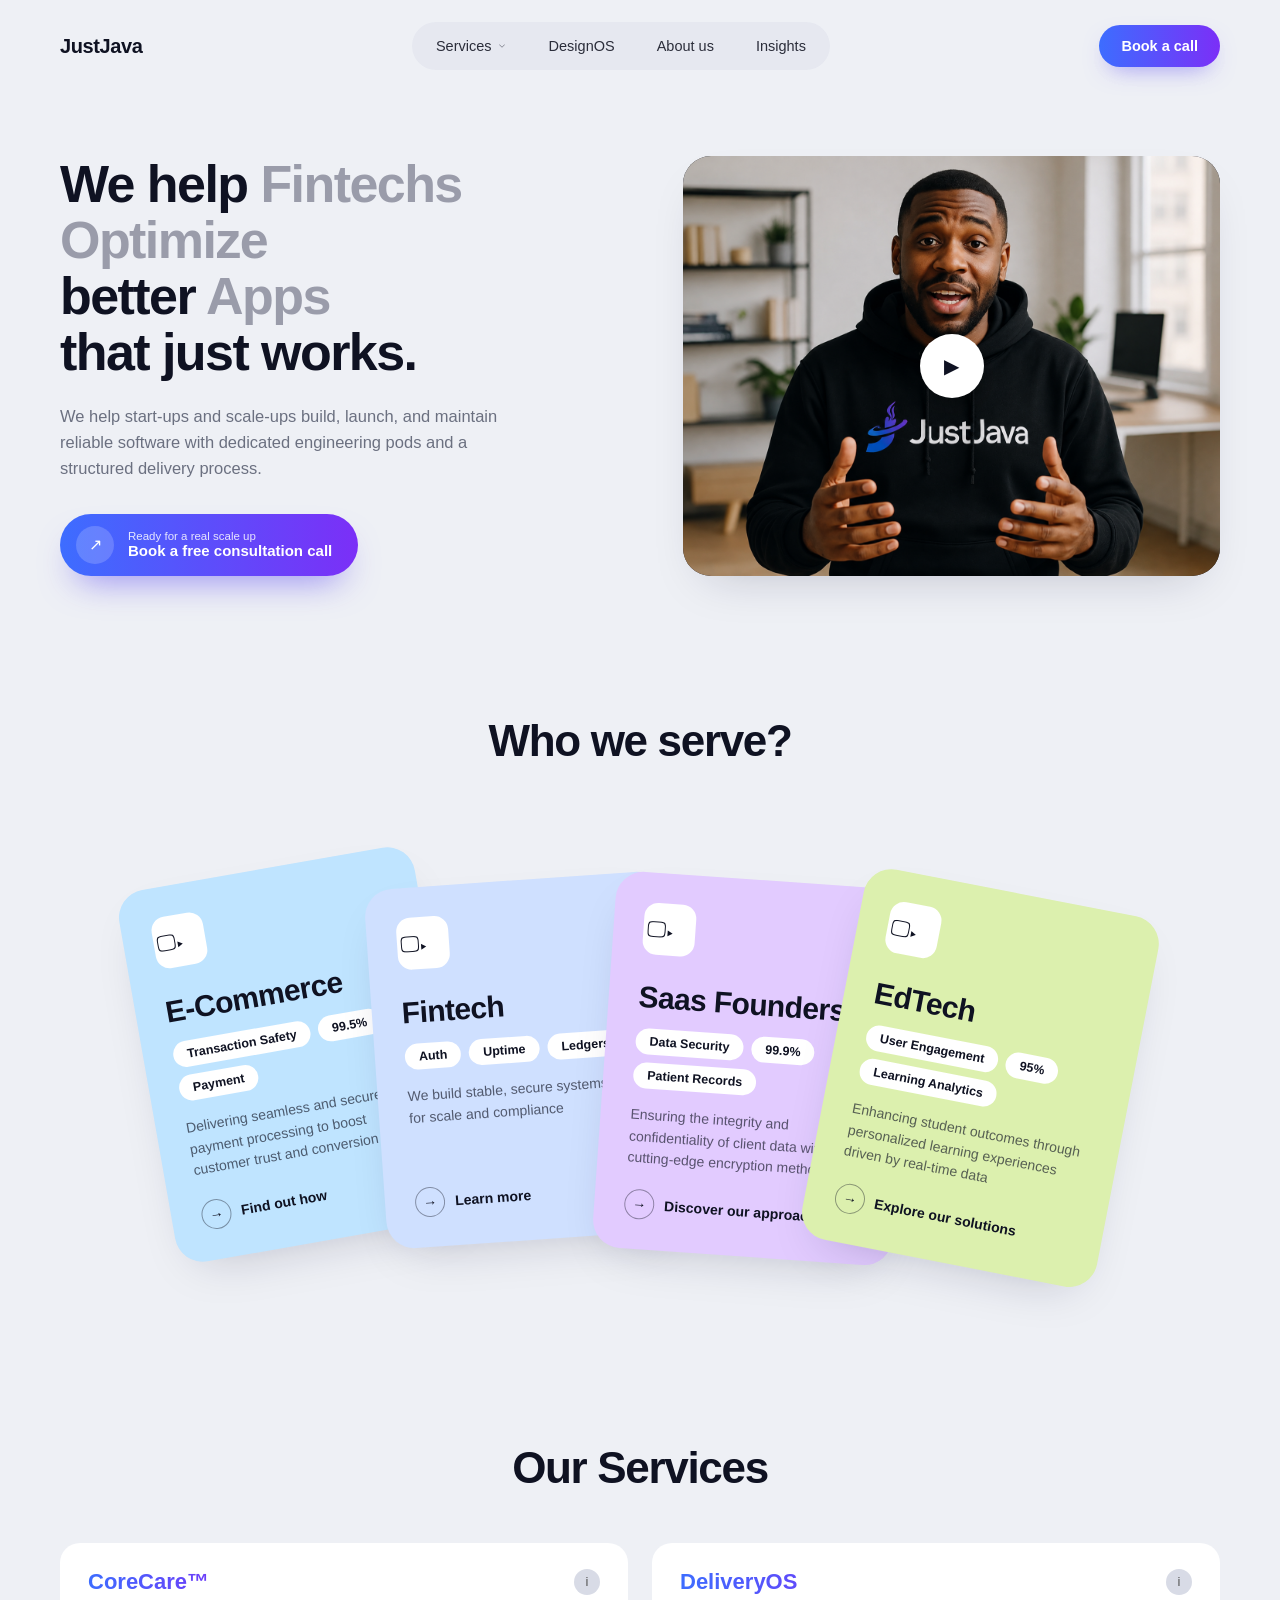
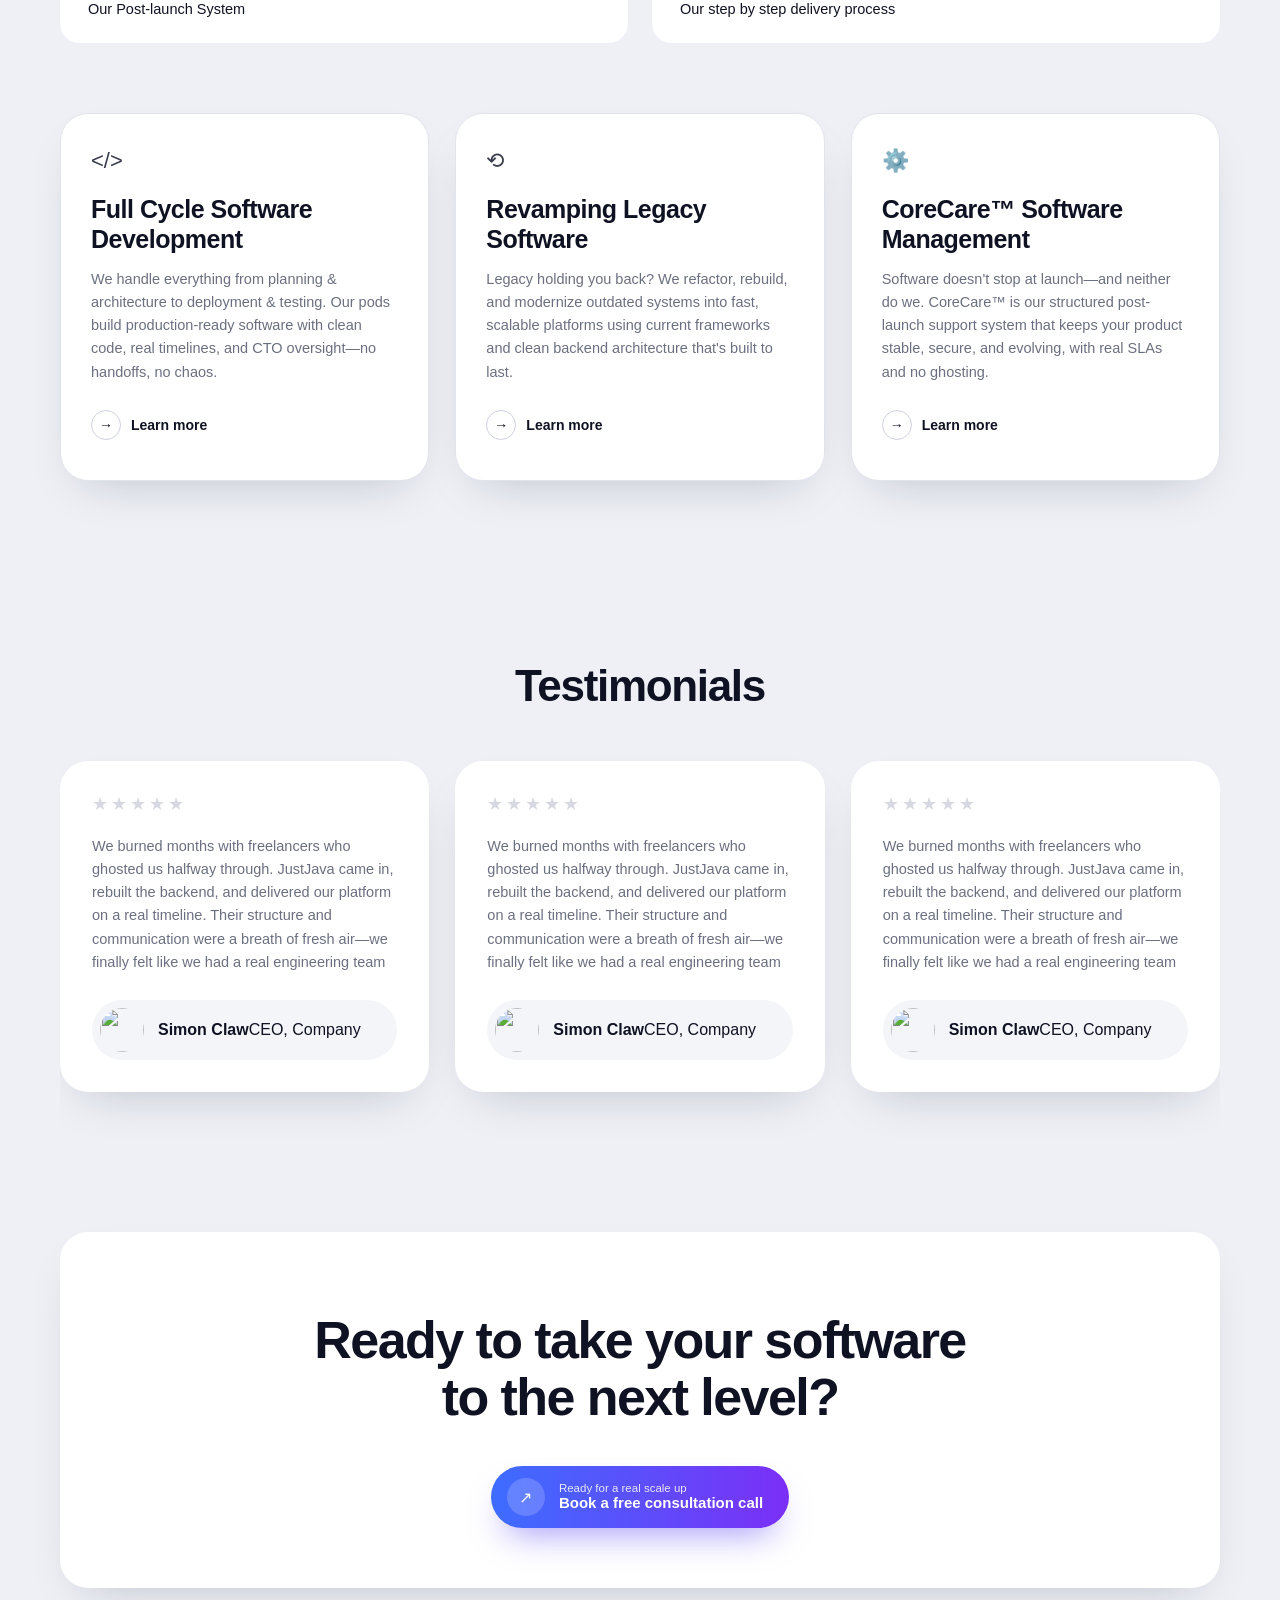
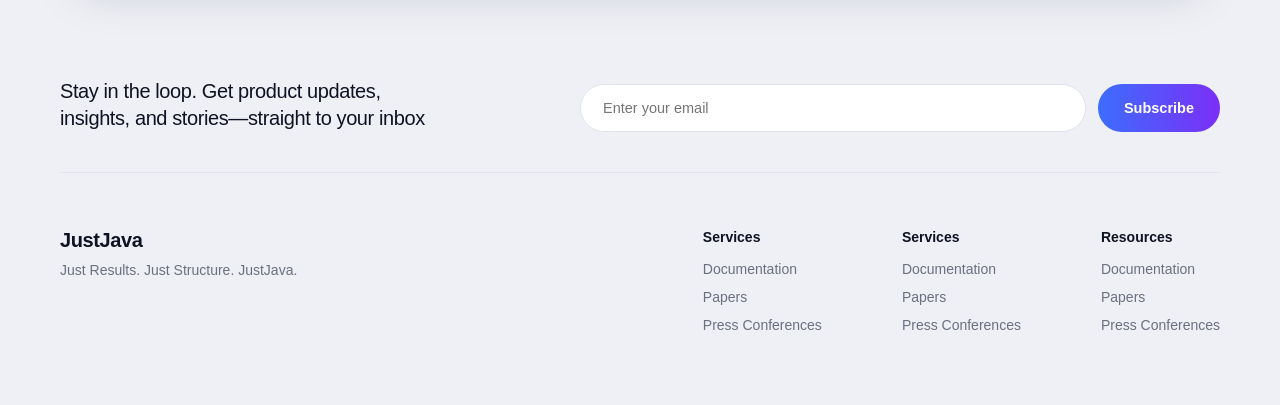
==== commit 74c0437a: "Add files via upload" ====
--- a/index.html
+++ b/index.html
@@ -30,9 +30,9 @@
           </svg>
         </label>
         <div class="dropdown">
-          <a href="index.html">Full Cycle Software Development</a>
-          <a href="index.html">Revamping legacy software</a>
-          <a href="index.html">CoreCare&trade; Post Launch Management</a>
+          <a href="fullcycle.html">Full Cycle Software Development</a>
+          <a href="revamp.html">Revamping legacy software</a>
+          <a href="corecare.html">CoreCare&trade; Post Launch Management</a>
         </div>
       </div>
 
--- a/style.css
+++ b/style.css
@@ -21,6 +21,14 @@
     font-family:'Inter', -apple-system, BlinkMacSystemFont, 'Segoe UI', sans-serif;
     -webkit-font-smoothing:antialiased;
   }
+
+  section,
+  .legacy-page > section,
+  main > section {
+    padding-top: clamp(80px, 6vw, 110px);
+    padding-bottom: clamp(80px, 6vw, 110px);
+  }
+
   a{text-decoration:none;color:inherit;}
   img{max-width:100%;display:block;}
   .wrap{max-width:1400px;margin:0 auto;padding:0 60px;}
@@ -190,7 +198,7 @@
   .serve-card{
     width:300px;flex:0 0 300px;min-height:360px;border-radius:var(--radius-lg);
     padding:30px;position:relative;box-shadow:var(--shadow);
-    display:flex;flex-direction:column;
+    display:flex;flex-direction:column;overflow:hidden;
     transition:transform .35s ease, box-shadow .35s ease, z-index 0s;
   }
   .serve-card:not(:first-child){margin-left:-70px;}
@@ -703,6 +711,1405 @@
   color:#2b2d3a;
 }
 
+  /* FULL CYCLE SOFTWARE DEVELOPMENT PAGE */
+  .fullcycle-body {
+    background: #edf0f5;
+  }
+
+  .fullcycle-page {
+    width: min(100%, 1480px);
+    margin: 0 auto;
+    padding: 0 42px 80px;
+  }
+
+  .fullcycle-modernize {
+    background: linear-gradient(90deg, #2d69ef 0%, #2f63e3 100%);
+    margin: 0 -42px;
+    padding: 24px 42px;
+    color: #fff;
+  }
+
+  .fullcycle-modernize-inner {
+    display: flex;
+    justify-content: space-between;
+    align-items: center;
+    gap: 24px;
+    max-width: 1480px;
+    margin: 0 auto;
+    min-height: 120px;
+  }
+
+  .fullcycle-modernize h2 {
+    margin: 0;
+    font-size: clamp(2.6rem, 3vw, 4rem);
+    letter-spacing: -0.06em;
+    font-weight: 800;
+    line-height: 1.1;
+  }
+
+  .fullcycle-modernize-btn {
+    display: inline-flex;
+    align-items: center;
+    gap: 12px;
+    background: rgba(255,255,255,0.08);
+    border: 1.5px solid rgba(255,255,255,0.55);
+    color: #fff;
+    border-radius: 999px;
+    padding: 10px 18px 10px 12px;
+    min-height: 52px;
+    font: inherit;
+    font-size: 1.08rem;
+    font-weight: 600;
+    cursor: pointer;
+  }
+
+  .fullcycle-arrow {
+    width: 38px;
+    height: 38px;
+    border-radius: 50%;
+    border: 1.5px solid rgba(255,255,255,0.9);
+    display: inline-flex;
+    align-items: center;
+    justify-content: center;
+  }
+
+  .fullcycle-hero {
+    padding: 72px 0 28px;
+  }
+
+  .fullcycle-hero-card {
+    background: rgba(255,255,255,0.8);
+    border: 1px solid rgba(18,20,32,0.06);
+    border-radius: 34px;
+    padding: 52px 42px 42px;
+    box-shadow: inset 0 0 0 1px rgba(255,255,255,0.15);
+  }
+
+  .fullcycle-hero-card h1 {
+    margin: 0 auto 42px;
+    text-align: center;
+    max-width: 980px;
+    font-size: clamp(3.2rem, 5vw, 7rem);
+    line-height: 0.96;
+    letter-spacing: -0.06em;
+    font-weight: 800;
+  }
+
+  .fullcycle-actions {
+    display: flex;
+    justify-content: center;
+    align-items: center;
+    gap: 28px;
+    flex-wrap: wrap;
+  }
+
+  .fullcycle-download,
+  .fullcycle-primary,
+  .fullcycle-outline,
+  .fullcycle-modernize-btn {
+    border: none;
+    cursor: pointer;
+    font: inherit;
+  }
+
+  .fullcycle-download {
+    display: inline-flex;
+    align-items: center;
+    gap: 14px;
+    background: transparent;
+    color: #151b2c;
+    font-size: 1.08rem;
+    font-weight: 500;
+    padding: 0 8px;
+  }
+
+  .fullcycle-circle {
+    width: 42px;
+    height: 42px;
+    border-radius: 50%;
+    border: 1.5px solid rgba(17,21,35,0.7);
+    display: inline-flex;
+    align-items: center;
+    justify-content: center;
+    font-size: 1.2rem;
+  }
+
+  .fullcycle-circle.small {
+    width: 38px;
+    height: 38px;
+    background: rgba(255,255,255,0.18);
+    border-color: rgba(255,255,255,0.56);
+  }
+
+  .fullcycle-circle.mini {
+    width: 36px;
+    height: 36px;
+    border-color: rgba(17,21,35,0.55);
+  }
+
+  .fullcycle-primary {
+    display: inline-flex;
+    align-items: center;
+    gap: 16px;
+    border-radius: 999px;
+    padding: 10px 20px 10px 12px;
+    background: linear-gradient(90deg, #2a63f2 0%, #6e43f3 100%);
+    color: #fff;
+    box-shadow: 0 16px 26px -15px rgba(63,72,255,0.8);
+    min-height: 64px;
+  }
+
+  .fullcycle-primary small,
+  .fullcycle-primary strong {
+    display: block;
+    text-align: left;
+  }
+
+  .fullcycle-primary small {
+    font-size: 0.8rem;
+    opacity: 0.9;
+    margin-bottom: 2px;
+  }
+
+  .fullcycle-primary strong {
+    font-size: 1.15rem;
+    font-weight: 700;
+    letter-spacing: -0.02em;
+  }
+
+  .fullcycle-build {
+    display: grid;
+    grid-template-columns: 1.1fr 1fr;
+    gap: 66px;
+    align-items: center;
+    padding: 52px 0 28px;
+  }
+
+  .fullcycle-build-image {
+    border-radius: 30px;
+    overflow: hidden;
+    box-shadow: 0 24px 60px -30px rgba(18,23,44,0.5);
+    background: #dfe3ef;
+  }
+
+  .fullcycle-build-image img {
+    width: 100%;
+    min-height: 520px;
+    object-fit: cover;
+    display: block;
+  }
+
+  .fullcycle-build-copy h2 {
+    margin: 0 0 22px;
+    font-size: clamp(3rem, 4vw, 5rem);
+    line-height: 0.98;
+    letter-spacing: -0.06em;
+    font-weight: 800;
+  }
+
+  .fullcycle-build-copy p {
+    margin: 0;
+    color: rgba(22,29,42,0.7);
+    font-size: 1.08rem;
+    line-height: 1.6;
+    max-width: 620px;
+  }
+
+  .fullcycle-build-buttons {
+    margin-top: 30px;
+    display: flex;
+    align-items: center;
+    gap: 18px;
+    flex-wrap: wrap;
+  }
+
+  .fullcycle-outline {
+    background: transparent;
+    color: #141b2d;
+    display: inline-flex;
+    align-items: center;
+    gap: 12px;
+    padding: 0 8px;
+    font-weight: 600;
+    font-size: 1.05rem;
+  }
+
+  .fullcycle-failures {
+    padding: 72px 0 40px;
+    text-align: center;
+  }
+
+  .fullcycle-failures h2 {
+    margin: 0 0 30px;
+    font-size: clamp(3.2rem, 5vw, 7rem);
+    line-height: 0.92;
+    letter-spacing: -0.06em;
+    font-weight: 800;
+  }
+
+  .fullcycle-failures p {
+    margin: 0 auto;
+    max-width: 1320px;
+    font-size: clamp(2.2rem, 4vw, 5rem);
+    line-height: 1.15;
+    letter-spacing: -0.06em;
+    font-weight: 400;
+    color: rgba(22,29,42,0.7);
+  }
+
+  .fullcycle-failures .strong-line {
+    display: block;
+    color: rgba(22,29,42,0.9);
+    margin-top: 10px;
+    font-weight: 400;
+  }
+
+  .fullcycle-deliverables {
+    padding: 42px 0 28px;
+    text-align: center;
+  }
+
+  .fullcycle-deliverables h2,
+  .fullcycle-pod h2,
+  .fullcycle-delivery h2 {
+    margin: 0 0 34px;
+    font-size: clamp(2.8rem, 3.2vw, 5.2rem);
+    line-height: 0.98;
+    letter-spacing: -0.06em;
+    font-weight: 800;
+  }
+
+  .deliverables-grid {
+    display: grid;
+    grid-template-columns: repeat(3, minmax(260px, 1fr));
+    gap: 28px;
+    margin-top: 28px;
+  }
+
+  .deliverable-card {
+    background: rgba(255,255,255,0.42);
+    border: 1px solid rgba(59,68,95,0.14);
+    border-radius: 26px;
+    min-height: 180px;
+    padding: 24px 22px;
+    text-align: left;
+    display: flex;
+    flex-direction: column;
+    justify-content: center;
+  }
+
+  .deliverable-card h3 {
+    margin: 0 0 12px;
+    font-size: clamp(2.3rem, 2.1vw, 3.1rem);
+    line-height: 1.12;
+    letter-spacing: -0.05em;
+    font-weight: 800;
+  }
+
+  .deliverable-card p {
+    margin: 0;
+    color: rgba(22,29,42,0.72);
+    font-size: 1.08rem;
+    line-height: 1.5;
+  }
+
+  .deliverables-note {
+    margin-top: 38px;
+    font-size: clamp(1.6rem, 2vw, 2.8rem);
+    line-height: 1.2;
+    letter-spacing: -0.05em;
+    font-weight: 800;
+  }
+
+  .fullcycle-pod {
+    padding: 52px 0 28px;
+    text-align: center;
+  }
+
+  .fullcycle-pod > p {
+    margin: 0 auto 34px;
+    max-width: 980px;
+    color: rgba(22,29,42,0.72);
+    font-size: 1.08rem;
+    line-height: 1.6;
+  }
+
+  .pod-grid {
+    display: grid;
+    grid-template-columns: repeat(2, minmax(280px, 1fr));
+    gap: 24px;
+  }
+
+  .pod-card {
+    background: rgba(255,255,255,0.42);
+    border: 1px solid rgba(59,68,95,0.14);
+    border-radius: 24px;
+    padding: 24px 26px;
+    display: flex;
+    align-items: center;
+    gap: 18px;
+    text-align: left;
+  }
+
+  .pod-avatar {
+    width: 54px;
+    height: 54px;
+    border-radius: 50%;
+    background: linear-gradient(135deg, #5844f0, #7c4bd8);
+    flex-shrink: 0;
+    position: relative;
+  }
+
+  .pod-avatar::before {
+    content: "";
+    position: absolute;
+    inset: 10px;
+    border-radius: 50%;
+    background: rgba(255,255,255,0.35);
+  }
+
+  .pod-copy h3 {
+    margin: 0 0 10px;
+    font-size: clamp(2rem, 2vw, 3rem);
+    line-height: 1.2;
+    letter-spacing: -0.05em;
+    font-weight: 800;
+  }
+
+  .pod-copy p {
+    margin: 0;
+    color: rgba(22,29,42,0.72);
+    font-size: 1.04rem;
+    line-height: 1.5;
+  }
+
+  .fullcycle-delivery {
+    padding: 64px 0 24px;
+    text-align: center;
+  }
+
+  .delivery-grid {
+    display: grid;
+    grid-template-columns: repeat(3, minmax(260px, 1fr));
+    gap: 28px;
+    align-items: center;
+  }
+
+  .delivery-card {
+    background: rgba(255,255,255,0.42);
+    border: 1px solid rgba(59,68,95,0.14);
+    border-radius: 20px;
+    min-height: 160px;
+    display: flex;
+    align-items: center;
+    justify-content: center;
+    padding: 18px 22px;
+    position: relative;
+    text-align: left;
+  }
+
+  .delivery-number {
+    display: inline-flex;
+    align-items: center;
+    justify-content: center;
+    width: 46px;
+    height: 46px;
+    border-radius: 12px;
+    background: linear-gradient(90deg, #2a63f2 0%, #6e43f3 100%);
+    color: #fff;
+    font-size: 1.5rem;
+    font-weight: 700;
+    margin-right: 18px;
+    flex-shrink: 0;
+  }
+
+  .delivery-card h3 {
+    margin: 0;
+    font-size: clamp(2rem, 2vw, 2.8rem);
+    line-height: 1.12;
+    letter-spacing: -0.05em;
+    font-weight: 800;
+  }
+
+  .delivery-card.brand {
+    background: linear-gradient(90deg, rgba(80,99,255,0.15), rgba(120,72,255,0.12));
+    justify-content: center;
+    font-size: 2.5rem;
+    letter-spacing: -0.05em;
+    font-weight: 800;
+    color: #3358d1;
+  }
+
+  .delivery-brand {
+    font-size: clamp(2.2rem, 2.7vw, 3.6rem);
+    font-weight: 800;
+    letter-spacing: -0.05em;
+  }
+
+  .delivery-actions {
+    margin-top: 40px;
+    display: flex;
+    justify-content: center;
+    align-items: center;
+    gap: 22px;
+    flex-wrap: wrap;
+  }
+
+  @media (max-width: 1100px) {
+    .fullcycle-build,
+    .deliverables-grid,
+    .pod-grid,
+    .delivery-grid {
+      grid-template-columns: 1fr 1fr;
+    }
+
+    .fullcycle-build {
+      grid-template-columns: 1fr;
+    }
+  }
+
+  @media (max-width: 700px) {
+    .fullcycle-modernize {
+      margin: 0 -18px;
+      padding: 18px 18px;
+    }
+
+    .fullcycle-modernize-inner,
+    .fullcycle-actions,
+    .fullcycle-build-buttons,
+    .delivery-actions {
+      flex-direction: column;
+      align-items: stretch;
+    }
+
+    .fullcycle-page {
+      padding-left: 18px;
+      padding-right: 18px;
+    }
+
+    .fullcycle-hero-card,
+    .fullcycle-build-image,
+    .deliverable-card,
+    .pod-card,
+    .delivery-card {
+      border-radius: 20px;
+    }
+
+    .deliverables-grid,
+    .pod-grid,
+    .delivery-grid {
+      grid-template-columns: 1fr;
+    }
+
+    .fullcycle-primary,
+    .fullcycle-download,
+    .fullcycle-outline,
+    .fullcycle-modernize-btn {
+      width: 100%;
+      justify-content: center;
+    }
+  }
+
+  /* CORECARE PAGE */
+  .corecare-body {
+    background: #edf0f5;
+  }
+
+  .corecare-page {
+    width: min(100%, 1480px);
+    margin: 0 auto;
+    padding: 0 42px 100px;
+  }
+
+  .corecare-hero {
+    padding: 46px 0 24px;
+  }
+
+  .corecare-hero-panel {
+    position: relative;
+    border-radius: 34px;
+    background: rgba(255, 255, 255, 0.88);
+    padding: 48px 42px 42px;
+    box-shadow: inset 0 0 0 1px rgba(18, 20, 32, 0.05);
+    overflow: hidden;
+  }
+
+  .corecare-hero-panel::before {
+    content: "";
+    position: absolute;
+    inset: 0;
+    background:
+      radial-gradient(circle at 100% 0%, rgba(125, 94, 255, 0.08), transparent 42%),
+      radial-gradient(circle at 0% 100%, rgba(78, 123, 255, 0.07), transparent 35%);
+    pointer-events: none;
+  }
+
+  .corecare-hero-panel h1 {
+    position: relative;
+    z-index: 1;
+    margin: 0 auto 42px;
+    max-width: 900px;
+    text-align: center;
+    font-size: clamp(3.2rem, 5vw, 7rem);
+    line-height: 0.97;
+    letter-spacing: -0.06em;
+    font-weight: 800;
+  }
+
+  .corecare-hero-actions {
+    position: relative;
+    z-index: 1;
+    display: flex;
+    justify-content: center;
+    align-items: center;
+    gap: 28px;
+    flex-wrap: wrap;
+  }
+
+  .corecare-download,
+  .corecare-primary,
+  .corecare-link {
+    border: none;
+    cursor: pointer;
+    font: inherit;
+  }
+
+  .corecare-download {
+    display: inline-flex;
+    align-items: center;
+    gap: 14px;
+    background: transparent;
+    color: #151b2c;
+    font-size: 1.1rem;
+    font-weight: 500;
+    padding: 0 8px;
+  }
+
+  .corecare-circle {
+    width: 42px;
+    height: 42px;
+    border-radius: 50%;
+    border: 1.5px solid rgba(17, 21, 35, 0.7);
+    display: inline-flex;
+    align-items: center;
+    justify-content: center;
+    font-size: 1.2rem;
+  }
+
+  .corecare-circle.small {
+    width: 38px;
+    height: 38px;
+    background: rgba(255, 255, 255, 0.18);
+    border-color: rgba(255, 255, 255, 0.56);
+  }
+
+  .corecare-circle.mini {
+    width: 36px;
+    height: 36px;
+    border-color: rgba(17, 21, 35, 0.55);
+  }
+
+  .corecare-primary {
+    display: inline-flex;
+    align-items: center;
+    gap: 16px;
+    border-radius: 999px;
+    padding: 10px 20px 10px 12px;
+    background: linear-gradient(90deg, #2a63f2 0%, #6e43f3 100%);
+    color: #fff;
+    box-shadow: 0 16px 26px -15px rgba(63, 72, 255, 0.8);
+    min-height: 64px;
+  }
+
+  .corecare-primary small,
+  .corecare-primary strong {
+    display: block;
+    text-align: left;
+  }
+
+  .corecare-primary small {
+    font-size: 0.8rem;
+    opacity: 0.9;
+    margin-bottom: 2px;
+  }
+
+  .corecare-primary strong {
+    font-size: 1.15rem;
+    font-weight: 700;
+    letter-spacing: -0.02em;
+  }
+
+  .corecare-support {
+    display: grid;
+    grid-template-columns: 1.15fr 1fr;
+    gap: 60px;
+    align-items: center;
+    padding: 88px 0 40px;
+  }
+
+  .support-visual {
+    border-radius: 32px;
+    overflow: hidden;
+    box-shadow: 0 26px 70px -35px rgba(18, 23, 44, 0.5);
+    background: #dfe3ef;
+  }
+
+  .support-visual img {
+    width: 100%;
+    height: 100%;
+    min-height: 520px;
+    object-fit: cover;
+    display: block;
+  }
+
+  .support-copy h2,
+  .corecare-gap h2,
+  .corecare-covers h2,
+  .corecare-steps h2 {
+    margin: 0 0 22px;
+    font-size: clamp(2.8rem, 4vw, 4.6rem);
+    line-height: 1;
+    letter-spacing: -0.06em;
+    font-weight: 800;
+  }
+
+  .support-copy p,
+  .corecare-gap p {
+    margin: 0;
+    color: rgba(22, 29, 42, 0.7);
+    font-size: 1.08rem;
+    line-height: 1.6;
+    max-width: 720px;
+  }
+
+  .support-buttons {
+    margin-top: 34px;
+    display: flex;
+    align-items: center;
+    gap: 18px;
+    flex-wrap: wrap;
+  }
+
+  .corecare-link {
+    background: transparent;
+    color: #141b2d;
+    display: inline-flex;
+    align-items: center;
+    gap: 12px;
+    padding: 0 8px;
+    font-weight: 600;
+    font-size: 1.05rem;
+  }
+
+  .corecare-gap {
+    padding: 60px 0 28px;
+    text-align: center;
+  }
+
+  .corecare-gap p {
+    margin: 0 auto 36px;
+    max-width: 1080px;
+  }
+
+  .gap-grid {
+    display: grid;
+    grid-template-columns: repeat(2, minmax(280px, 1fr));
+    gap: 26px;
+    margin-top: 30px;
+  }
+
+  .gap-card {
+    display: flex;
+    align-items: center;
+    justify-content: space-between;
+    min-height: 96px;
+    padding: 26px 28px;
+    background: rgba(255, 255, 255, 0.44);
+    border: 1px solid rgba(59, 68, 95, 0.16);
+    border-radius: 22px;
+    font-size: clamp(1.6rem, 2vw, 2.5rem);
+    line-height: 1.2;
+    letter-spacing: -0.04em;
+    text-align: left;
+    transition: background 0.25s ease, color 0.25s ease, border-color 0.25s ease, transform 0.25s ease;
+  }
+
+  .gap-card:hover {
+    background:#2a63f2;
+    border-color: transparent;
+    color: #fff;
+    transform: translateY(-2px);
+  }
+
+  .gap-close {
+    font-size: 2.1rem;
+    color: #f14d57;
+    font-weight: 700;
+    transition: color 0.25s ease;
+  }
+
+  .gap-card:hover .gap-close {
+    color: #fff;
+  }
+
+  .corecare-covers {
+    padding: 50px 0 40px;
+    text-align: center;
+  }
+
+  .covers-grid {
+    display: grid;
+    grid-template-columns: repeat(3, minmax(260px, 1fr));
+    gap: 28px;
+    margin-top: 30px;
+  }
+
+  .cover-card {
+    background: rgba(255, 255, 255, 0.45);
+    border: 1px solid rgba(59, 68, 95, 0.14);
+    border-radius: 26px;
+    min-height: 190px;
+    padding: 32px 26px;
+    text-align: left;
+    box-shadow: inset 0 0 0 1px rgba(255,255,255,0.2);
+  }
+
+  .cover-card h3 {
+    margin: 0 0 12px;
+    font-size: clamp(2rem, 2vw, 3rem);
+    line-height: 1.15;
+    letter-spacing: -0.05em;
+    font-weight: 800;
+  }
+
+  .cover-card p {
+    margin: 0;
+    color: rgba(22, 29, 42, 0.7);
+    font-size: 1.08rem;
+    line-height: 1.5;
+  }
+
+  .covers-footer {
+    margin-top: 38px;
+    font-size: clamp(1.6rem, 2vw, 2.9rem);
+    line-height: 1.2;
+    font-weight: 800;
+    letter-spacing: -0.05em;
+  }
+
+  .corecare-steps {
+    text-align: center;
+    padding: 50px 0 36px;
+  }
+
+  .steps-grid {
+    display: grid;
+    grid-template-columns: repeat(3, minmax(260px, 1fr));
+    gap: 26px;
+    margin-top: 32px;
+  }
+
+  .step-card {
+    background: rgba(255, 255, 255, 0.42);
+    border: 1px solid rgba(59, 68, 95, 0.14);
+    border-radius: 24px;
+    text-align: left;
+    padding: 30px 26px 24px;
+    min-height: 260px;
+  }
+
+  .step-number {
+    display: inline-flex;
+    align-items: center;
+    justify-content: center;
+    width: 42px;
+    height: 42px;
+    border-radius: 12px;
+    background: linear-gradient(90deg, #2a63f2 0%, #6e43f3 100%);
+    color: white;
+    font-size: 1.3rem;
+    font-weight: 700;
+    margin-bottom: 18px;
+  }
+
+  .step-card h3 {
+    margin: 0 0 14px;
+    font-size: clamp(2rem, 1.8vw, 2.7rem);
+    line-height: 1.2;
+    letter-spacing: -0.05em;
+    font-weight: 800;
+  }
+
+  .step-card p {
+    margin: 0;
+    color: rgba(22, 29, 42, 0.72);
+    font-size: 1.04rem;
+    line-height: 1.55;
+  }
+
+  .corecare-banner {
+    margin-top: 42px;
+    background: linear-gradient(90deg, #2d69ef 0%, #3159df 100%);
+    border-radius: 26px;
+    padding: 32px 42px;
+    display: flex;
+    justify-content: space-between;
+    align-items: center;
+    gap: 22px;
+    color: #fff;
+    box-shadow: 0 26px 60px -35px rgba(33, 93, 255, 0.9);
+  }
+
+  .corecare-banner h2 {
+    margin: 0;
+    font-size: clamp(2rem, 3vw, 4rem);
+    line-height: 1.1;
+    letter-spacing: -0.05em;
+    font-weight: 800;
+  }
+
+  .banner-link {
+    background: rgba(255, 255, 255, 0.18);
+    color: #fff;
+    border: 1px solid rgba(255,255,255,0.45);
+    border-radius: 999px;
+    padding: 10px 18px 10px 12px;
+    min-height: 52px;
+    display: inline-flex;
+    align-items: center;
+    gap: 12px;
+    white-space: nowrap;
+  }
+
+  .banner-link .corecare-circle.mini {
+    border-color: rgba(255,255,255,0.75);
+  }
+
+  @media (max-width: 1100px) {
+    .corecare-support,
+    .corecare-covers .covers-grid,
+    .corecare-steps .steps-grid {
+      grid-template-columns: 1fr 1fr;
+    }
+
+    .corecare-support { grid-template-columns: 1fr; }
+    .cover-card:nth-child(3) { grid-column: 1 / -1; }
+  }
+
+  @media (max-width: 700px) {
+    .corecare-page {
+      padding-left: 18px;
+      padding-right: 18px;
+    }
+
+    .corecare-hero-panel {
+      padding: 36px 22px 28px;
+    }
+
+    .corecare-hero-actions,
+    .support-buttons,
+    .corecare-banner {
+      flex-direction: column;
+      align-items: stretch;
+    }
+
+    .corecare-primary,
+    .corecare-download,
+    .corecare-link,
+    .banner-link {
+      width: 100%;
+      justify-content: center;
+    }
+
+    .gap-grid,
+    .covers-grid,
+    .steps-grid {
+      grid-template-columns: 1fr;
+    }
+
+    .gap-card {
+      font-size: 1.4rem;
+    }
+
+    .corecare-banner {
+      padding: 26px 18px;
+    }
+  }
+
+  /* LEGACY SOFTWARE PAGE */
+  .legacy-body {
+    background: #edf0f5;
+  }
+
+  .legacy-page {
+    width: min(100%, 1520px);
+    margin: 0 auto;
+    padding: 20px 36px 100px;
+  }
+
+  .legacy-hero {
+    padding: 18px 0 40px;
+  }
+
+  .legacy-hero-panel {
+    position: relative;
+    max-width: 1460px;
+    margin: 0 auto;
+    border-radius: 36px;
+    background: rgba(255, 255, 255, 0.88);
+    padding: 54px 42px 42px;
+    overflow: hidden;
+    box-shadow: inset 0 0 0 1px rgba(18, 20, 32, 0.05);
+  }
+
+  .legacy-hero-panel::before {
+    content: "";
+    position: absolute;
+    inset: 0;
+    background:
+      radial-gradient(circle at 20% 0%, rgba(87, 158, 255, 0.08), transparent 40%),
+      radial-gradient(circle at 80% 100%, rgba(127, 94, 255, 0.08), transparent 42%);
+    pointer-events: none;
+  }
+
+  .legacy-hero-panel h1 {
+    position: relative;
+    z-index: 1;
+    text-align: center;
+    margin: 0 auto 42px;
+    max-width: 1100px;
+    font-size: clamp(3.4rem, 5vw, 7rem);
+    line-height: 0.96;
+    letter-spacing: -0.07em;
+    font-weight: 800;
+  }
+
+  .legacy-hero-actions {
+    position: relative;
+    z-index: 1;
+    display: flex;
+    justify-content: center;
+    align-items: center;
+    gap: 26px;
+    flex-wrap: wrap;
+  }
+
+  .legacy-download,
+  .legacy-primary,
+  .legacy-outline,
+  .legacy-banner-link {
+    border: none;
+    cursor: pointer;
+    font: inherit;
+  }
+
+  .legacy-download {
+    display: inline-flex;
+    align-items: center;
+    gap: 14px;
+    background: transparent;
+    color: #111827;
+    font-size: 1.08rem;
+    font-weight: 500;
+    padding: 0 8px;
+  }
+
+  .legacy-circle {
+    width: 42px;
+    height: 42px;
+    border-radius: 50%;
+    border: 1.5px solid rgba(17, 21, 35, 0.7);
+    display: inline-flex;
+    align-items: center;
+    justify-content: center;
+    font-size: 1.2rem;
+  }
+
+  .legacy-circle.small {
+    width: 38px;
+    height: 38px;
+    border-color: rgba(255,255,255,0.7);
+    background: rgba(255,255,255,0.12);
+  }
+
+  .legacy-circle.mini {
+    width: 36px;
+    height: 36px;
+    border-color: rgba(17, 21, 35, 0.6);
+  }
+
+  .legacy-circle.tiny {
+    width: 32px;
+    height: 32px;
+    border-color: rgba(255,255,255,0.8);
+  }
+
+  .legacy-primary {
+    display: inline-flex;
+    align-items: center;
+    gap: 16px;
+    border-radius: 999px;
+    padding: 10px 18px 10px 12px;
+    background: linear-gradient(90deg, #2a63f2 0%, #6e43f3 100%);
+    color: white;
+    box-shadow: 0 18px 30px -18px rgba(66, 92, 255, 0.8);
+    min-height: 64px;
+  }
+
+  .legacy-primary small,
+  .legacy-primary strong {
+    display: block;
+    text-align: left;
+  }
+
+  .legacy-primary small {
+    font-size: 0.8rem;
+    opacity: 0.9;
+    margin-bottom: 3px;
+  }
+
+  .legacy-primary strong {
+    font-size: 1.08rem;
+    font-weight: 700;
+    letter-spacing: -0.02em;
+  }
+
+  .legacy-modernize {
+    display: grid;
+    grid-template-columns: 1.15fr 1fr;
+    gap: 70px;
+    align-items: center;
+    padding: 20px 0 48px;
+  }
+
+  .legacy-modernize-image {
+    overflow: hidden;
+    border-radius: 34px;
+    box-shadow: 0 28px 70px -38px rgba(16, 18, 32, 0.5);
+    background: #dfe3ef;
+  }
+
+  .legacy-modernize-image img {
+    width: 100%;
+    height: 100%;
+    min-height: 520px;
+    object-fit: cover;
+    display: block;
+  }
+
+  .legacy-modernize-copy h2,
+  .legacy-expensive h2,
+  .legacy-what h2,
+  .legacy-process h2,
+  .legacy-workflows h2 {
+    margin: 0 0 20px;
+    font-size: clamp(2.8rem, 4vw, 5.1rem);
+    line-height: 1.02;
+    letter-spacing: -0.07em;
+    font-weight: 800;
+  }
+
+  .legacy-modernize-copy p,
+  .legacy-subtitle,
+  .legacy-workflows p {
+    margin: 0;
+    color: rgba(21, 28, 40, 0.72);
+    font-size: 1.08rem;
+    line-height: 1.7;
+  }
+
+  .legacy-action-row,
+  .legacy-process-actions {
+    display: flex;
+    align-items: center;
+    justify-content: center;
+    gap: 18px;
+    flex-wrap: wrap;
+    margin-top: 28px;
+  }
+
+  .legacy-outline {
+    display: inline-flex;
+    align-items: center;
+    gap: 12px;
+    background: transparent;
+    color: #111827;
+    padding: 0 10px;
+    font-size: 1.08rem;
+    font-weight: 600;
+  }
+
+  .legacy-expensive {
+    padding: 72px 0 28px;
+    text-align: center;
+  }
+
+  .legacy-subtitle {
+    max-width: 1120px;
+    margin: 0 auto 32px;
+  }
+
+  .legacy-badges {
+    display: grid;
+    grid-template-columns: repeat(2, minmax(260px, 1fr));
+    gap: 24px;
+    max-width: 1260px;
+    margin: 0 auto;
+  }
+
+  .legacy-badge {
+    min-height: 96px;
+    background: rgba(255,255,255,0.42);
+    border: 1px solid rgba(17, 21, 35, 0.12);
+    border-radius: 22px;
+    padding: 26px 28px;
+    display: flex;
+    justify-content: space-between;
+    align-items: center;
+    gap: 12px;
+    text-align: left;
+    font-size: clamp(1.5rem, 2vw, 2.5rem);
+    line-height: 1.2;
+    letter-spacing: -0.04em;
+    font-weight: 500;
+  }
+
+  .legacy-x {
+    font-size: 2.2rem;
+    color: #f14d57;
+    font-weight: 700;
+  }
+
+  .legacy-what {
+    padding: 70px 0 30px;
+    text-align: center;
+  }
+
+  .legacy-card-grid {
+    display: grid;
+    grid-template-columns: repeat(2, minmax(260px, 1fr));
+    gap: 26px;
+    margin-top: 26px;
+  }
+
+  .legacy-feature-card {
+    background: rgba(255,255,255,0.42);
+    border: 1px solid rgba(17, 21, 35, 0.12);
+    border-radius: 26px;
+    min-height: 180px;
+    padding: 34px 28px;
+    text-align: left;
+  }
+
+  .legacy-feature-card h3 {
+    margin: 0 0 12px;
+    font-size: clamp(2rem, 2vw, 3rem);
+    line-height: 1.15;
+    letter-spacing: -0.06em;
+    font-weight: 800;
+  }
+
+  .legacy-feature-card p {
+    margin: 0;
+    color: rgba(21, 28, 40, 0.7);
+    font-size: 1.04rem;
+    line-height: 1.6;
+  }
+
+  .legacy-note,
+  .legacy-workflow-note {
+    margin-top: 28px;
+    text-align: center;
+    font-size: clamp(1.4rem, 2vw, 2.2rem);
+    line-height: 1.3;
+    letter-spacing: -0.05em;
+    font-weight: 800;
+  }
+
+  .legacy-process {
+    padding: 84px 0 28px;
+    text-align: center;
+  }
+
+  .legacy-process-grid {
+    display: grid;
+    grid-template-columns: repeat(3, minmax(240px, 1fr));
+    gap: 26px;
+    margin-top: 30px;
+  }
+
+  .legacy-step-card {
+    background: rgba(255,255,255,0.42);
+    border: 1px solid rgba(17, 21, 35, 0.12);
+    border-radius: 24px;
+    min-height: 200px;
+    padding: 26px 22px;
+    text-align: left;
+  }
+
+  .legacy-step-number {
+    display: inline-flex;
+    align-items: center;
+    justify-content: center;
+    width: 42px;
+    height: 42px;
+    border-radius: 12px;
+    background: linear-gradient(90deg, #2a63f2 0%, #6e43f3 100%);
+    color: white;
+    font-weight: 700;
+    font-size: 1.3rem;
+    margin-bottom: 18px;
+  }
+
+  .legacy-step-card h3 {
+    margin: 0;
+    font-size: clamp(1.7rem, 1.8vw, 2.6rem);
+    line-height: 1.2;
+    letter-spacing: -0.05em;
+    font-weight: 800;
+  }
+
+  .legacy-brand {
+    display: flex;
+    align-items: center;
+    justify-content: center;
+    grid-column: 2;
+    grid-row: 2;
+    font-size: clamp(2rem, 2.2vw, 3rem);
+    font-weight: 800;
+    letter-spacing: -0.05em;
+    color: rgba(18, 20, 32, 0.75);
+    min-height: 200px;
+  }
+
+  .legacy-workflows {
+    padding: 70px 0 24px;
+    text-align: center;
+  }
+
+  .legacy-workflows p {
+    max-width: 1120px;
+    margin: 0 auto 28px;
+  }
+
+  .legacy-workflow-grid {
+    display: grid;
+    grid-template-columns: repeat(2, minmax(260px, 1fr));
+    gap: 24px;
+    max-width: 1200px;
+    margin: 0 auto;
+  }
+
+  .legacy-workflow-card {
+    display: flex;
+    align-items: center;
+    justify-content: space-between;
+    gap: 16px;
+    min-height: 90px;
+    background: rgba(255,255,255,0.42);
+    border: 1px solid rgba(17, 21, 35, 0.12);
+    border-radius: 22px;
+    padding: 18px 28px;
+    text-align: left;
+    font-size: clamp(1.5rem, 2vw, 2.4rem);
+    line-height: 1.2;
+    letter-spacing: -0.04em;
+    font-weight: 500;
+  }
+
+  .legacy-check {
+    color: #3d6dff;
+    font-size: 2rem;
+    font-weight: 700;
+  }
+
+  .legacy-banner {
+    margin-top: 44px;
+    background: linear-gradient(90deg, #0f69ff 0%, #2a63f2 100%);
+    border-radius: 26px;
+    padding: 30px 38px;
+    display: flex;
+    justify-content: space-between;
+    align-items: center;
+    gap: 20px;
+    color: #fff;
+  }
+
+  .legacy-banner h2 {
+    margin: 0;
+    font-size: clamp(2.4rem, 3.2vw, 4rem);
+    line-height: 1.1;
+    letter-spacing: -0.06em;
+    font-weight: 800;
+  }
+
+  .legacy-banner-link {
+    display: inline-flex;
+    align-items: center;
+    gap: 12px;
+    background: rgba(255,255,255,0.14);
+    border: 1px solid rgba(255,255,255,0.38);
+    border-radius: 999px;
+    color: #fff;
+    min-height: 54px;
+    padding: 10px 18px 10px 12px;
+    font-size: 1.08rem;
+    font-weight: 600;
+  }
+
+  @media (max-width: 1100px) {
+    .legacy-modernize,
+    .legacy-card-grid,
+    .legacy-process-grid,
+    .legacy-workflow-grid,
+    .legacy-badges {
+      grid-template-columns: 1fr 1fr;
+    }
+
+    .legacy-modernize {
+      grid-template-columns: 1fr;
+    }
+  }
+
+  @media (max-width: 700px) {
+    .legacy-page {
+      padding-left: 18px;
+      padding-right: 18px;
+    }
+
+    .legacy-hero-panel {
+      padding: 42px 22px 30px;
+    }
+
+    .legacy-hero-actions,
+    .legacy-action-row,
+    .legacy-process-actions,
+    .legacy-banner {
+      flex-direction: column;
+      align-items: stretch;
+    }
+
+    .legacy-primary,
+    .legacy-download,
+    .legacy-outline,
+    .legacy-banner-link {
+      width: 100%;
+      justify-content: center;
+    }
+
+    .legacy-badges,
+    .legacy-card-grid,
+    .legacy-process-grid,
+    .legacy-workflow-grid {
+      grid-template-columns: 1fr;
+    }
+
+    .legacy-badge,
+    .legacy-workflow-card {
+      font-size: 1.2rem;
+    }
+  }
+
   /* ABOUT HERO */
   section.about-hero{padding:70px 0 40px;}
   .about-hero-grid{display:grid;grid-template-columns:1fr 1fr;gap:70px;align-items:center;}
@@ -807,6 +2214,7 @@
     padding:36px;font-size:20px;font-weight:600;line-height:1.5;display:flex;align-items:center;
     box-shadow:var(--shadow);
   }
+  .founder-socials img{width:22px;height:22px;display:block;object-fit:contain;}
 
   /* POD PHILOSOPHY DIAGRAM */
   section.pod-diagram{padding:90px 0 60px;position:relative;overflow:hidden;}
@@ -1223,6 +2631,9 @@
   .serve-card:nth-child(3){transform:rotate(-1deg);}
   .serve-card:nth-child(4){transform:rotate(2deg);}
   .serve-row .serve-card:hover{transform:none;}
+  .serve-card h3{font-size:clamp(24px,7vw,30px);overflow-wrap:anywhere;}
+  .serve-card p{overflow-wrap:anywhere;}
+  .serve-link{min-width:0;overflow-wrap:anywhere;}
   .band{grid-template-columns:1fr;gap:16px;margin-bottom:40px;}
   .band-card,.service-card,.t-card,.why-card,.phil-card,.mv-card,.value-card,
   .founder-card,.founder-quote,.step-card,.res-card{width:100%;min-width:0;}
@@ -1232,6 +2643,18 @@
   .footer-brand{width:100%;}
   .footer-cols{width:100%;flex-direction:column;align-items:flex-start;gap:28px;}
   .footer-col{width:100%;}
+  .cta-box{padding:48px 20px 40px;}
+  .cta-box h2{font-size:32px;line-height:1.15;margin-bottom:28px;}
+  .cta-actions{width:100%;flex-direction:column;align-items:center;gap:18px;}
+  .cta-actions .explore-link{justify-content:center;align-self:center;}
+  .cta-actions .explore-link{
+    width:max-content;max-width:100%;padding:8px 16px 8px 8px;
+    border:1px solid var(--line);border-radius:999px;background:var(--card);
+  }
+  .cta-pill{width:max-content;max-width:100%;align-self:center;justify-content:flex-start;padding-right:18px;}
+  .cta-pill .cta-text{min-width:0;overflow-wrap:anywhere;}
+  .cta-pill .cta-text small,
+  .cta-pill .cta-text strong{line-height:1.3;}
   .is-tapped{animation:mobile-card-tap .35s ease;}
 }
 
@@ -1239,4 +2662,9 @@
   0%{transform:translateY(0) scale(1);}
   50%{transform:translateY(-6px) scale(1.015);}
   100%{transform:translateY(0) scale(1);}
+}
+
+.explore-link{
+  padding:8px 16px 8px 8px;border:1px solid var(--line);border-radius:999px;
+  background:var(--card);box-shadow:0 10px 25px -18px rgba(20,20,60,.35);
 }
